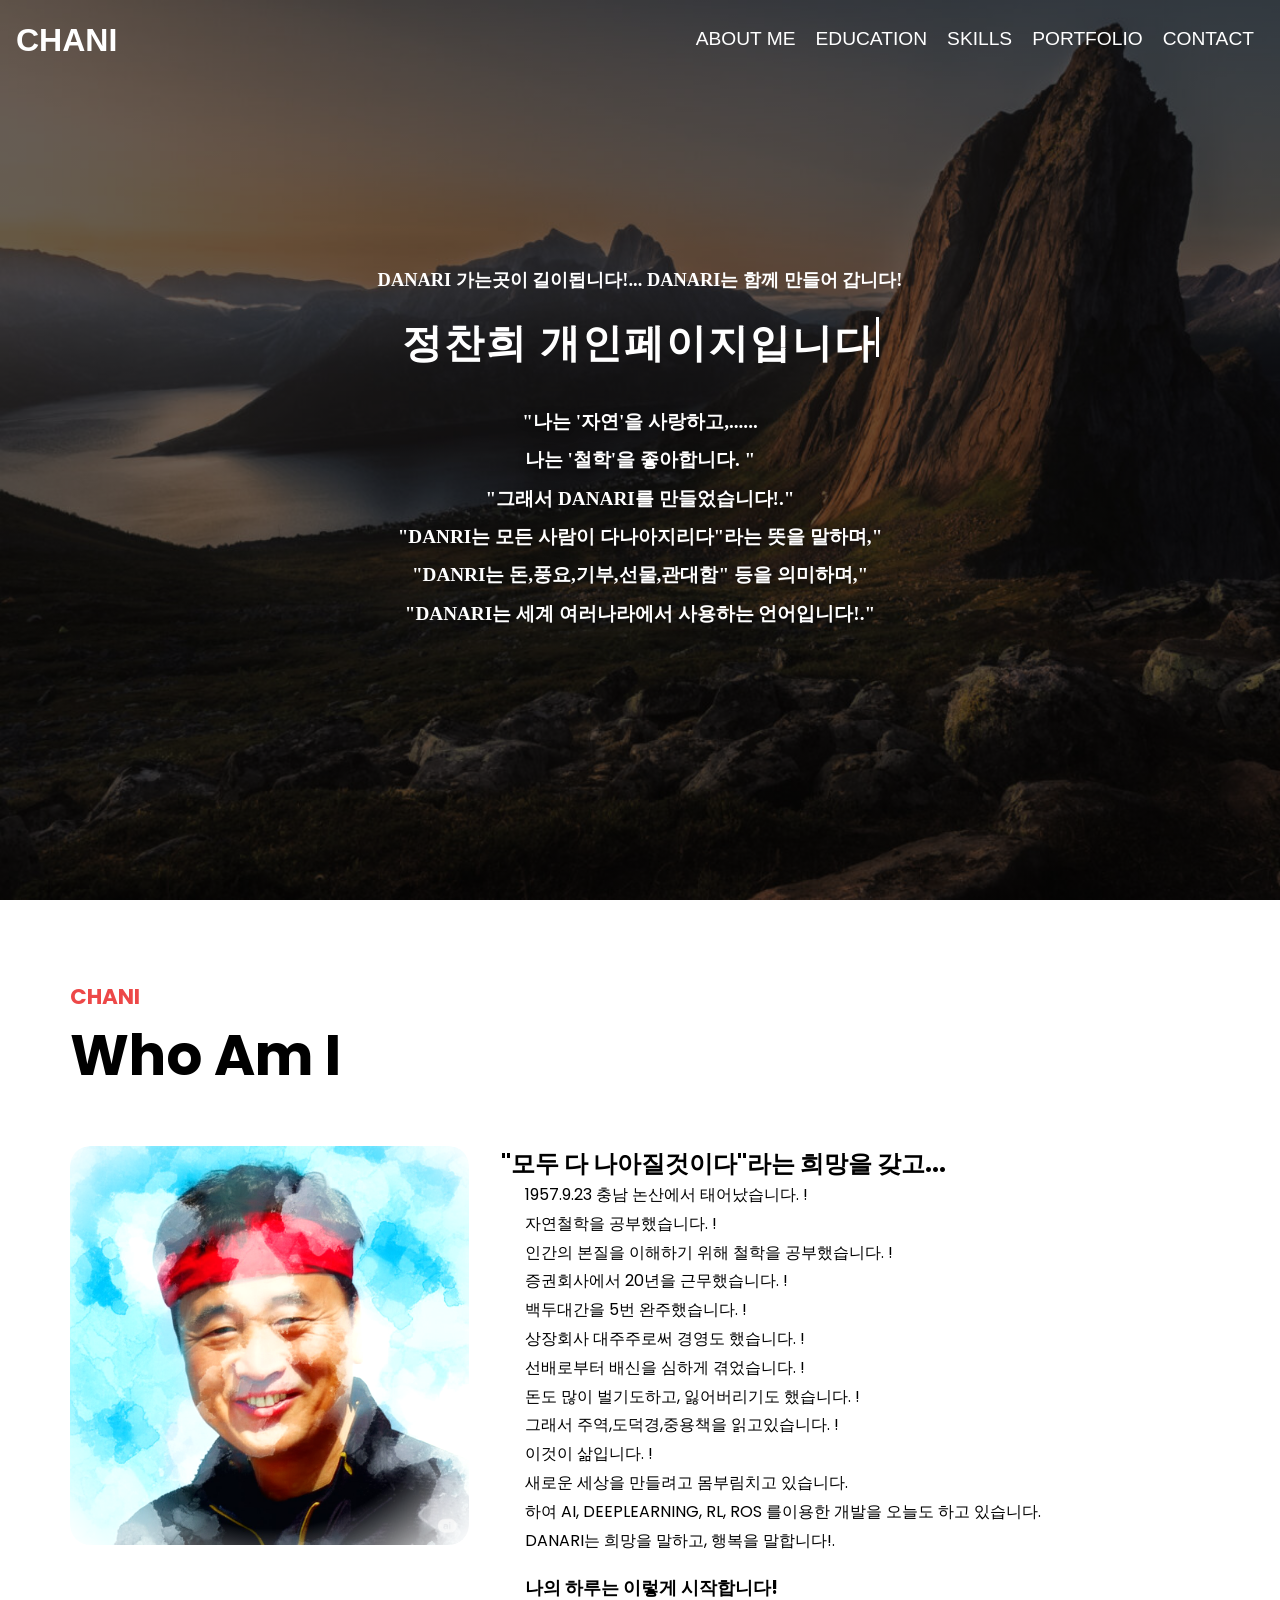
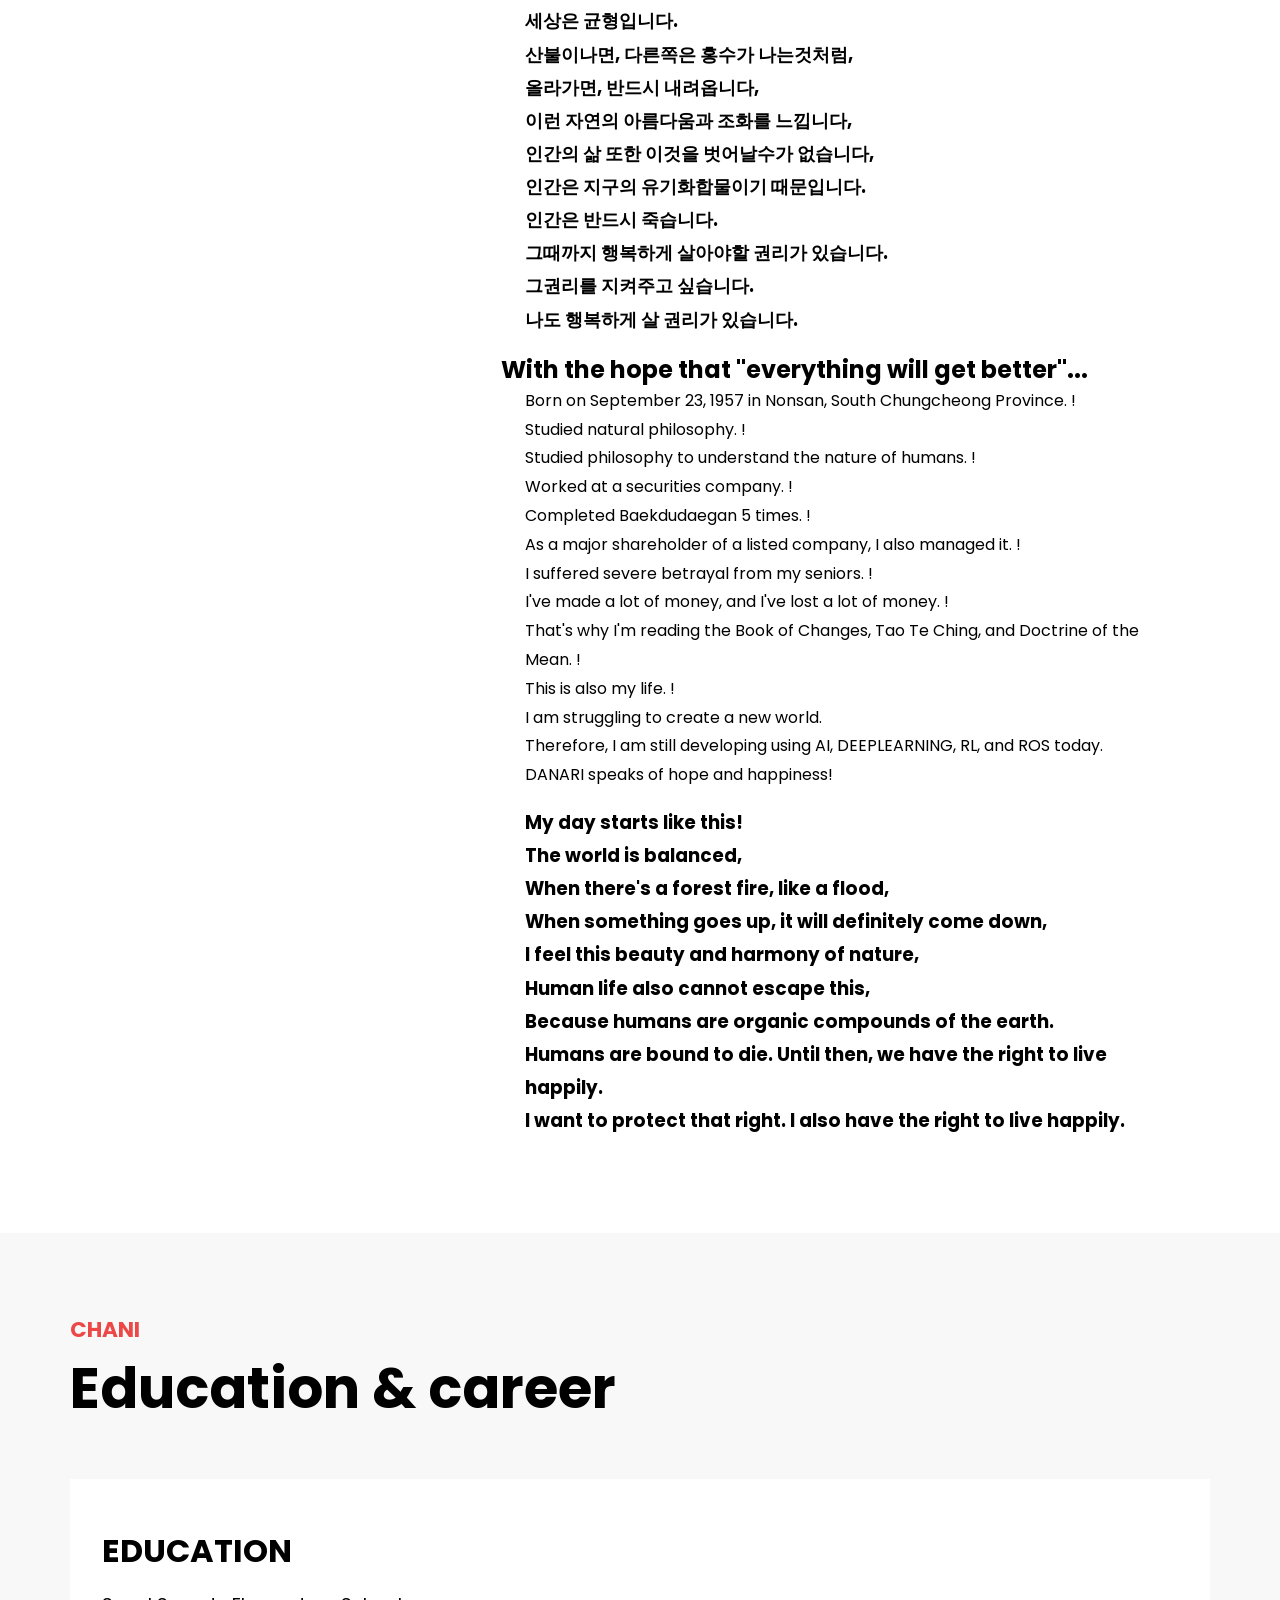
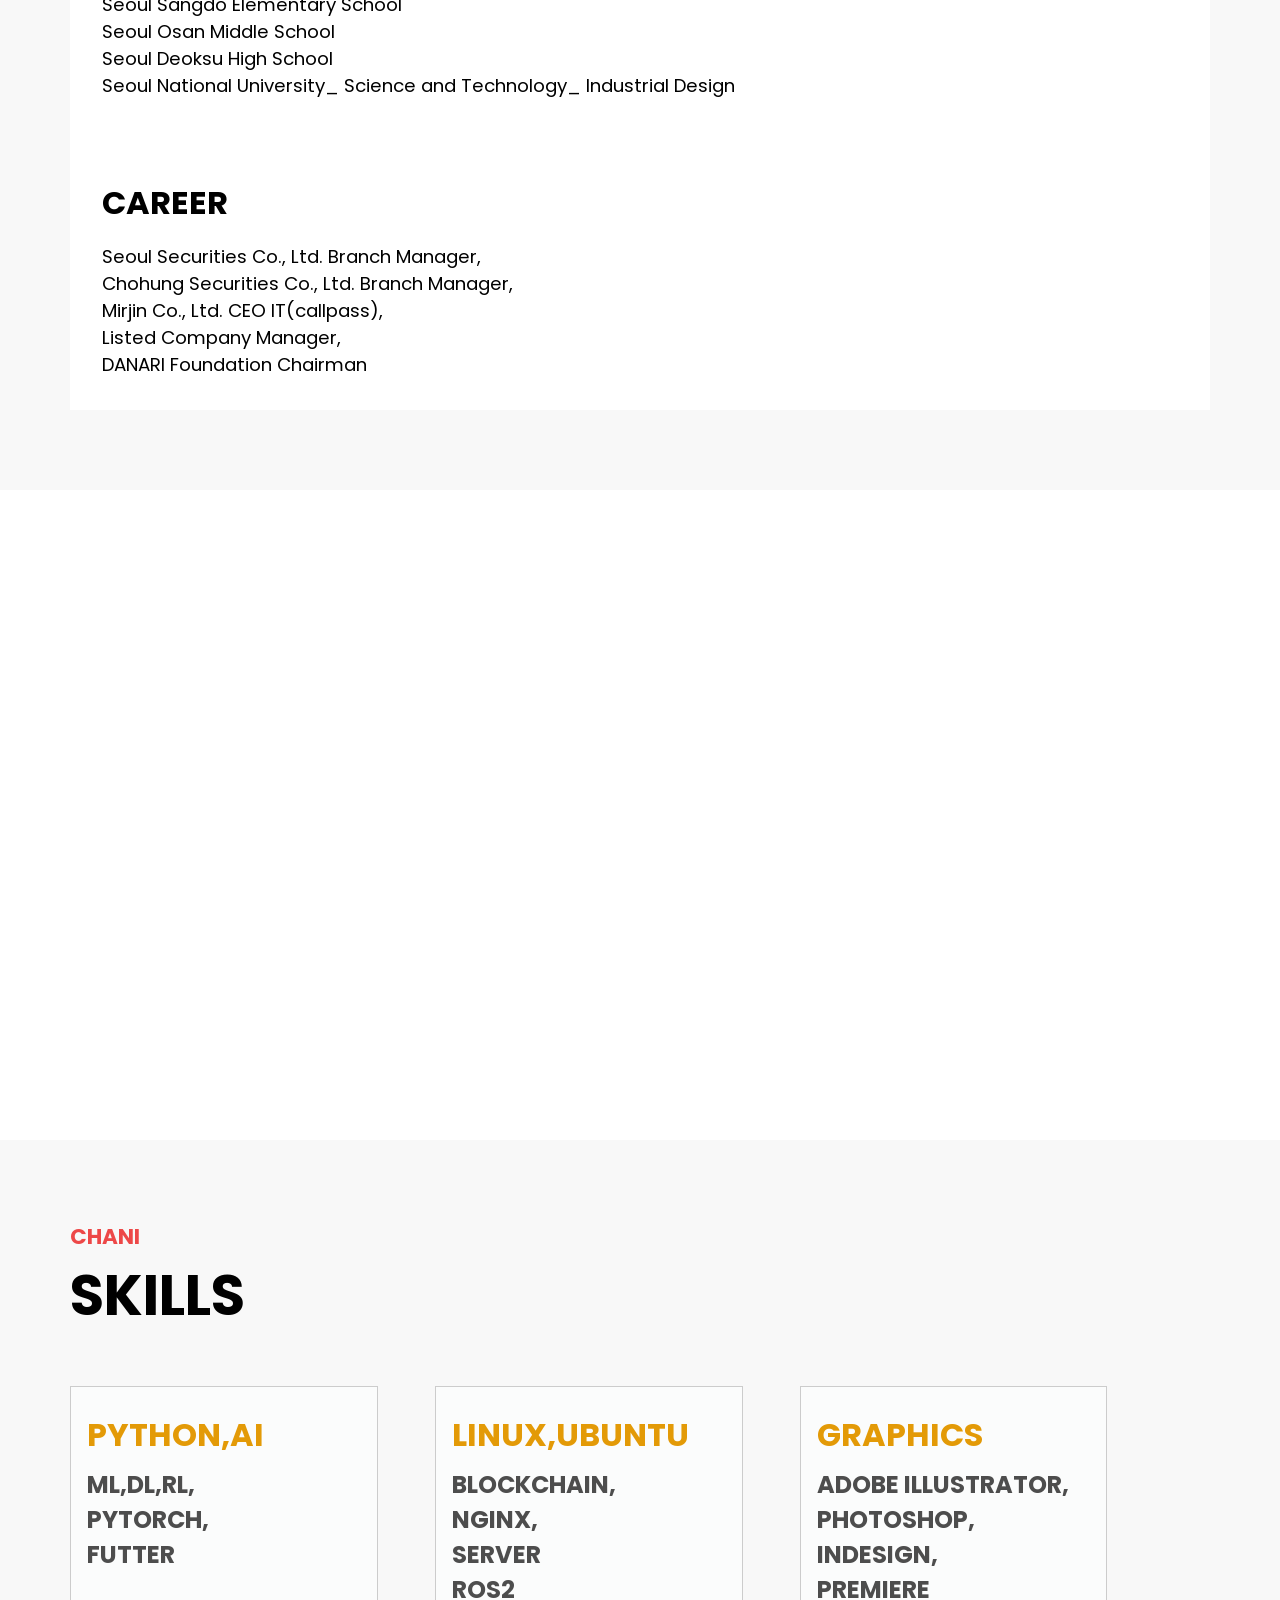
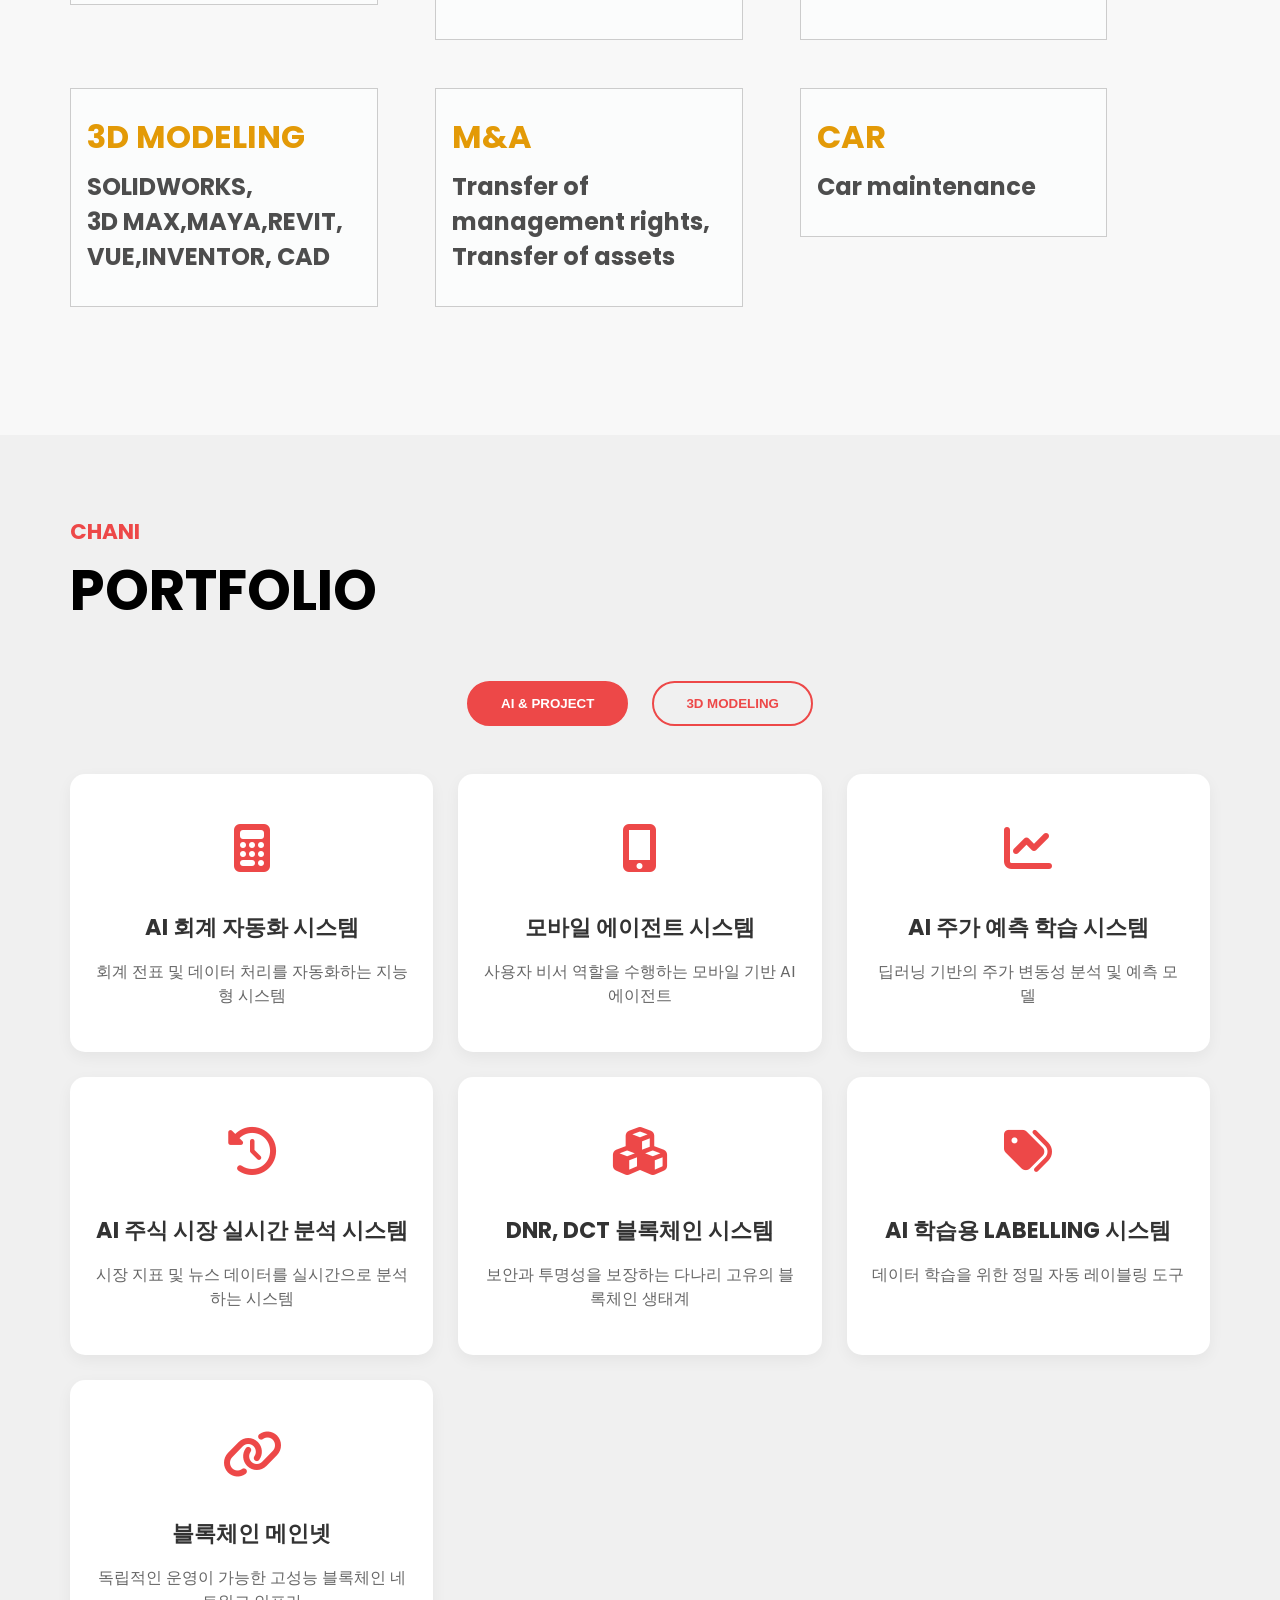
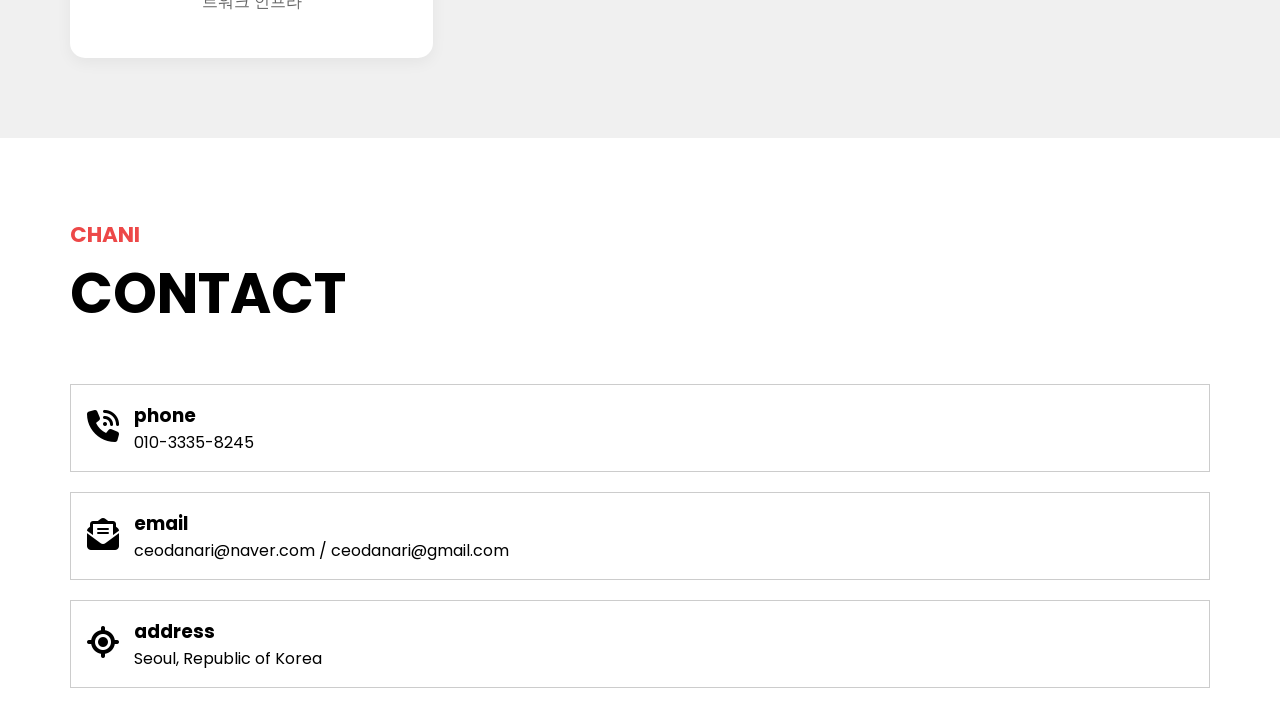
==== index.html @ 0430bd18 "Fix typo in university name in index.html" ====
<!DOCTYPE html>
<html lang="zxx">
<head>
  <meta charset="UTF-8">
  <meta http-equiv="X-UA-Compatible" content="IE=edge">
  <meta name="viewport" content="width=device-width, initial-scale=1.0">
  <title>정찬희의 개인홈페이지에 오신것을 환영합니다</title>
  <link rel="stylesheet" href="https://cdnjs.cloudflare.com/ajax/libs/font-awesome/6.1.1/css/all.min.css" integrity="sha512-KfkfwYDsLkIlwQp6LFnl8zNdLGxu9YAA1QvwINks4PhcElQSvqcyVLLD9aMhXd13uQjoXtEKNosOWaZqXgel0g==" crossorigin="anonymous" referrerpolicy="no-referrer" />
  <link rel="stylesheet" href="style.css">
</head>
  <body>
    <!-- header -->
    <header>
      <div class="container">
        <h1>
          <button data-animation-scroll="true" data-target="#main">CHANI</button>
        </h1>
        <nav>
          <ul>
            <li>
              <button data-animation-scroll="true" data-target="#about">
                ABOUT ME
              </button>
            </li>
            <li>
              <button data-animation-scroll="true" data-target="#features">
                EDUCATION
              </button>
            </li>
            <li>
              <button data-animation-scroll="true" data-target="#coinpurpose">
                SKILLS
              </button>
            </li>
            <li>
              <button data-animation-scroll="true" data-target="#portfolio">
                PORTFOLIO
              </button>
            </li>
            <li>
              <button data-animation-scroll="true" data-target="#contact">
                CONTACT
              </button>
            </li>
          </ul>
        </nav>
      </div>
    </header>
    <!-- //end header -->
    <!-- main -->
    <main id="main">

      <div class="container">
        <h4>DANARI 가는곳이 길이됩니다!...  DANARI는 함께 만들어 갑니다!</h4>
        <h2 class="active"> <span></span></h2>
        <p>
          <strong>"나는 '자연'을 사랑하고,......</strong>
          <strong>나는 '철학'을 좋아합니다. "</strong>
          <strong>"그래서 DANARI를 만들었습니다!."</strong>
          <strong>"DANRI는 모든 사람이 다나아지리다"라는 뜻을 말하며,"</strong>
          <strong>"DANRI는 돈,풍요,기부,선물,관대함" 등을 의미하며,"</strong>
          <strong>"DANARI는 세계 여러나라에서 사용하는 언어입니다!."</strong>
        </p>
        <!-- <button class="download">DOWNLOAD CV</button>
        <button class="mouse"><i class="fa-solid fa-computer-mouse"></i></button> -->
      </div>
    </main>
    <!-- //end Main -->
    <!-- About Me -->
    <section id="about" class="about">
      <div class="container">
        <div class="title">
          <h4>CHANI</h4>
          <h2>Who Am I</h2>
        </div>
        <div class="about-self">
          <div class="left">
            <img src="images/me_alone.jpg" alt="">
          </div>
          <div class="right">
           
            <h2>"모두 다 나아질것이다"라는 희망을 갖고...</h2>
            <ul>
              <li>1957.9.23 충남 논산에서 태어났습니다. !</li>
              <li>자연철학을 공부했습니다. !</li>
              <li>인간의 본질을 이해하기 위해 철학을 공부했습니다. !</li>
              <li>증권회사에서 20년을 근무했습니다. !</li>                           
              <li>백두대간을 5번 완주했습니다. ! </li>
              <li>상장회사 대주주로써 경영도 했습니다. ! </li>
              <li>선배로부터 배신을 심하게 겪었습니다. ! </li>
              <li>돈도 많이 벌기도하고, 잃어버리기도 했습니다. ! </li>
              <li>그래서 주역,도덕경,중용책을 읽고있습니다. !</li>
              <li>이것이 삶입니다. !</li> 
              <li>새로운 세상을 만들려고 몸부림치고 있습니다.</li>
              <li>하여 AI, DEEPLEARNING, RL, ROS 를이용한 개발을 오늘도 하고 있습니다.</li>
              <li>DANARI는 희망을 말하고, 행복을 말합니다!.</li>
                 
                <p><strong>나의 하루는 이렇게 시작합니다!</strong><br>                 
                <strong>세상은 균형입니다.</strong><br>
                <strong>산불이나면, 다른쪽은 홍수가 나는것처럼,</strong><br>
                <strong>올라가면, 반드시 내려옵니다,</strong><br>
                <strong>이런 자연의 아름다움과 조화를 느낍니다,</strong><br>
                <strong>인간의 삶 또한 이것을 벗어날수가 없습니다,</strong><br>
                <strong>인간은 지구의 유기화합물이기 때문입니다.</strong><br>
                <strong>인간은 반드시 죽습니다.</strong><br>
                <strong>그때까지 행복하게 살아야할 권리가 있습니다.</strong><br>
                <strong>그권리를 지켜주고 싶습니다.</strong><br>
                <strong>나도 행복하게 살 권리가 있습니다.</strong><br>
           </div>
          <div class="about-self">
          <div class="left"> 
            <img src="" alt="">       
          
          </div>
           <div class="right">
            <h2> With the hope that "everything will get better"...</h2>
            <ul>
              <li>Born on September 23, 1957 in Nonsan, South Chungcheong Province. !</li>
              <li>Studied natural philosophy. !</li>
              <li>Studied philosophy to understand the nature of humans. !</li>
              <li>Worked at a securities company. !</li>                           
              <li>Completed Baekdudaegan 5 times. ! </li>
              <li>As a major shareholder of a listed company, I also managed it. ! </li>
              <li>I suffered severe betrayal from my seniors. ! </li>
              <li>I've made a lot of money, and I've lost a lot of money. !</li>
              <li>That's why I'm reading the Book of Changes, Tao Te Ching, and Doctrine of the Mean. !</li>
              <li>This is also my life. !</li>
              <li>I am struggling to create a new world.</li>
              <li>Therefore, I am still developing using AI, DEEPLEARNING, RL, and ROS today.</li>
              <li>DANARI speaks of hope and happiness!</li>
              
                <p><strong>My day starts like this!</strong><br>                 
                <strong>The world is balanced,</strong><br>
                <strong>When there's a forest fire, like a flood,</strong><br>
                <strong>When something goes up, it will definitely come down,</strong><br>
                <strong>I feel this beauty and harmony of nature,</strong><br>
                <strong>Human life also cannot escape this,</strong><br>
                <strong>Because humans are organic compounds of the earth.</strong><br>
                <strong>Humans are bound to die. Until then, we have the right to live happily.</strong><br>
                <strong>I want to protect that right. I also have the right to live happily.</strong><br>
          </div>
        </div>
      </div>
    </section>
    <!-- end About Me -->
    <!-- What I Do -->
    <section id="features" class="do">
      <div class="container">
        <div class="title">
          <h4>CHANI</h4>
          <h2>Education & career</h2>
        </div>
        <div class="do-me">                
          <div class="do-inner">
            <!-- <div class="icon">
              <i class="fa-brands fa-html5"></i>
            </div> -->
            <div class="content" >
              <!-- <a href="whatido\danari.html" target="_blank"> -->
                <h3>EDUCATION</h3>
                <p>Seoul Sangdo Elementary School<br>
                  Seoul Osan Middle School<br>Seoul Deoksu High School<br>
                Seoul National University_ Science and Technology_ Industrial Design</p>
              <!-- </a> -->
            </div>
          </div>        
          <div class="do-inner">
            
            <!-- <div class="icon">
              <i class="fa-brands fa-css3-alt"></i>        
            </div> -->
            <div class="content">
              <!-- <a href="whatido\talent.html" target="_blank"> -->
                <h3>CAREER</h3>
                <p>Seoul Securities Co., Ltd. Branch Manager,<br>Chohung Securities Co., Ltd. Branch Manager,
                  <br>Mirjin Co., Ltd. CEO  IT(callpass), <br>Listed Company Manager,<br>DANARI Foundation Chairman</p>            
              <!-- </a> -->
            </div>
            
          </div>
          
          <!-- <div class="do-inner">
            <!-- <div class="icon">
              <i class="fa-brands fa-bootstrap"></i>
            </div> -->
            <!-- <div class="content">
              <a href="whatido\stablecoin.html" target="_blank">
                <h3>3D MODELING</h3>
                <p>SOLIDWORKS.<br> 3D MAX, 3D MAYA, INVENTOR, REVIT, 3D CAD,<br>을 잘합니다</p>
              </a>
              
            </div> -->
          <!-- </div> -->
        </div>
      </div>  
    </section>
    <!-- //end What I Do -->
    <!-- Background -->
    <div class="bg"></div>
    <!-- //end Background-->
    <!-- coinpurpose -->
    <section id="coinpurpose" class="coinpurpose">
      <div class="container">
        <div class="title">
          <h4>CHANI</h4>
          <h2>SKILLS</h2>
        </div>
        <div class="coinpurpose-me">
          <div class="coinpurpose-inner">
            <h4><strong>PYTHON,AI</strong></h4>
            <h4>ML,DL,RL,<br>PYTORCH,<br>FUTTER</h4>
          </div>
          
          <div class="coinpurpose-inner">
            <h4><strong>LINUX,UBUNTU</strong></h4>
            <h4>BLOCKCHAIN,<br>NGINX,<br>SERVER<br>ROS2</h4>
          </div>
          
          <div class="coinpurpose-inner">
            <h4><strong>GRAPHICS</strong></h4>
            <h4>ADOBE ILLUSTRATOR, <br>PHOTOSHOP, <br>INDESIGN, <br>PREMIERE</h4>
          </div>
          
          <div class="coinpurpose-inner">
            <h4><strong>3D MODELING</strong></h4>
            <h4>SOLIDWORKS, <br>3D MAX,MAYA,REVIT,<br> VUE,INVENTOR, CAD</h4>
          </div>
          
          <div class="coinpurpose-inner"> 
            <h4><strong>M&A</strong></h4>
            <h4>Transfer of management rights, <br> Transfer of assets</h4> 
          </div>
          
          <div class="coinpurpose-inner"> 
            <h4><strong>CAR</strong></h4>
            <h4>Car maintenance</h4> 
          </div>
        </div>
      </div>
    </section>
    <!-- //end coinpurpose -->
    <!-- Portfolio -->
    <section id="portfolio" class="portfolio">
      <div class="container">
        <div class="title">
          <h4>CHANI</h4>
          <h2>PORTFOLIO</h2>
        </div>
        
        <!-- Portfolio Filters -->
        <div class="portfolio-filter">
          <button class="filter-btn active" data-filter="ai">AI & PROJECT</button>
          <button class="filter-btn" data-filter="3d">3D MODELING</button>
        </div>

        <div class="portfolio-me">
          <!-- AI Section -->
          <div class="portfolio-content ai-content active">
            <div class="ai-grid">
              <div class="ai-item">
                <div class="icon"><i class="fa-solid fa-calculator"></i></div>
                <h3>AI 회계 자동화 시스템</h3>
                <p>회계 전표 및 데이터 처리를 자동화하는 지능형 시스템</p>
              </div>
              <div class="ai-item">
                <div class="icon"><i class="fa-solid fa-mobile-screen-button"></i></div>
                <h3>모바일 에이전트 시스템</h3>
                <p>사용자 비서 역할을 수행하는 모바일 기반 AI 에이전트</p>
              </div>
              <div class="ai-item">
                <div class="icon"><i class="fa-solid fa-chart-line"></i></div>
                <h3>AI 주가 예측 학습 시스템</h3>
                <p>딥러닝 기반의 주가 변동성 분석 및 예측 모델</p>
              </div>
              <div class="ai-item">
                <div class="icon"><i class="fa-solid fa-clock-rotate-left"></i></div>
                <h3>AI 주식 시장 실시간 분석 시스템</h3>
                <p>시장 지표 및 뉴스 데이터를 실시간으로 분석하는 시스템</p>
              </div>
              <div class="ai-item">
                <div class="icon"><i class="fa-solid fa-cubes"></i></div>
                <h3>DNR, DCT 블록체인 시스템</h3>
                <p>보안과 투명성을 보장하는 다나리 고유의 블록체인 생태계</p>
              </div>
              <div class="ai-item">
                <div class="icon"><i class="fa-solid fa-tags"></i></div>
                <h3>AI 학습용 LABELLING 시스템</h3>
                <p>데이터 학습을 위한 정밀 자동 레이블링 도구</p>
              </div>
              <div class="ai-item">
                <div class="icon"><i class="fa-solid fa-link"></i></div>
                <h3>블록체인 메인넷</h3>
                <p>독립적인 운영이 가능한 고성능 블록체인 네트워크 인프라</p>
              </div>
            </div>
          </div>

          <!-- 3D Modeling Section -->
          <div class="portfolio-content d3-content">
            <div class="d3-grid">
              <div class="portfolio-inner">
                <img src="images/portfolio/fireplace.jpg" alt="벽난로">
                <div class="hover-text"><h3>벽난로 디자인</h3></div>
              </div>
              <div class="portfolio-inner">
                <img src="images/portfolio/living-room.jpg" alt="거실 인테리어">
                <div class="hover-text"><h3>거실 인테리어</h3></div>
              </div>
              <div class="portfolio-inner">
                <img src="images/portfolio/train-project.jpg" alt="기차 프로젝트">
                <div class="hover-text"><h3>3D모델링습작</h3></div>
              </div>
              <div class="portfolio-inner">
                <img src="images/portfolio/motor.jpg" alt="모터 제어">
                <div class="hover-text"><h3>모터 3D 모델링</h3></div>
              </div>
              <div class="portfolio-inner">
                <img src="images/portfolio/mountain-lake.jpg" alt="산속 호수">
                <div class="hover-text"><h3>산속 호수 풍경</h3></div>
              </div>
              <div class="portfolio-inner">
                <img src="images/portfolio/id-card-1.jpg" alt="신분증 인식">
                <div class="hover-text"><h3>신분증 인식 시스템</h3></div>
              </div>
              <div class="portfolio-inner">
                <img src="images/portfolio/id-scanner.jpg" alt="신분증 인식기">
                <div class="hover-text"><h3>신분증 인식 단말기</h3></div>
              </div>
              <div class="portfolio-inner">
                <img src="images/portfolio/scanner-module.jpg" alt="인식기 모듈">
                <div class="hover-text"><h3>동전인식기 모듈 개발</h3></div>
              </div>
              <div class="portfolio-inner">
                <img src="images/portfolio/sculpture-1.jpg" alt="조형물 디자인">
                <div class="hover-text"><h3>조형물 디자인</h3></div>
              </div>
              <div class="portfolio-inner">
                <img src="images/portfolio/sculpture-2.jpg" alt="조형물 제작">
                <div class="hover-text"><h3>조형물 제작</h3></div>
              </div>
              <div class="portfolio-inner">
                <img src="images/portfolio/bathroom-camera.jpg" alt="화장실 카메라">
                <div class="hover-text"><h3>RESTROOM 3D MODELLING</h3></div>
              </div>
            </div>
          </div>
        </div>
      </div>
    </section>
    <!-- //end Portfolio -->

    <!-- Image Modal -->
    <div id="imageModal" class="modal">
      <span class="close-modal">&times;</span>
      <img class="modal-content" id="modalImg">
      <div id="caption"></div>
    </div>
    <!-- //end Image Modal -->

    <!-- Contact With Me -->
    <section id="contact" class="contact">
      <div class="container">
        <div class="title">
          <h4>CHANI</h4>
          <h2>CONTACT</h2>
        </div>
        <div class="contact-me">
          <div class="left">
            <div class="card">
              <div class="icon">
                <i class="fa-solid fa-phone-volume"></i>
              </div>
              <div class="info-text">
                <h3>phone</h3>
                <p>010-3335-8245</p>
              </div>
            </div>
            <div class="card">
              <div class="icon">
                <i class="fa-solid fa-envelope-open-text"></i>
              </div>
              <div class="info-text">
                <h3>email</h3>
                <p>ceodanari@naver.com / ceodanari@gmail.com </p>
                
              </div>
            </div>
            <div class="card">
              <div class="icon">
                <i class="fa-solid fa-location-crosshairs"></i>
              </div>
              <div class="info-text">
                <h3>address</h3>
                <p>Seoul, Republic of Korea</p>
              </div>
            </div>
          </div>
          <!-- <div class="right">
            <form action="#">
              <div class="form-group">
                <label for="name">name</label>
                <input type="text" id="name">
              </div>
              <div class="form-group">
                <label for="email">email</label>
                <input type="text" id="email">
              </div>
              <div class="form-group">
                <label for="msg">message</label>
                <textarea id="msg"></textarea>
              </div>
              
            </form>
            <button>send</button>
          </div> -->
        </div>
      </div>
    </section>
    
    
    <!-- end Contact With Me -->
    <!-- script 태그는 수정하지 않습니다. -->
    <script src="script.js"></script>
  </body>
</html>
---- style.css ----
/* @import url('https://fonts.googleapis.com/css2?family=Rock Salt:wght@400;700&family=Varela+Round&display=swap'); */
@import url('https://fonts.googleapis.com/css2?family=Poppins:wght@400;700&family=Varela+Round&display=swap');
/* header.css */
*{
  margin:0;
  padding:0;
  box-sizing:border-box;
}

a, a:link, a:visited{
  color:inherit;
  text-decoration:none;
}

li{
  list-style:none;
}

.container{
  width:1140px;
  margin:0 auto;
}

header{
  position:fixed;
  color:white;
  top:0;
  z-index:1;
  width:100%;
  padding:1rem;
}

header .container{
  display:flex;
  justify-content:space-between;
  align-items:center;
  width:100%;
}

header nav ul{
  display:flex;
}

header nav ul li{
  padding:10px;
}

header button{
  background: transparent;
  border:0;
  cursor: pointer;
  color:white; 
}
header h1 button{
  font-size: 2rem;
  font-weight: bold;
}
header nav ul li button{
  font-size: 1.2rem;
}
/* End header.css */
/* main.css */
main{
  width:100%;
  height:100vh;
  color:white;
  background:linear-gradient(rgba(0,0,0,0.6), rgba(0,0,0,0.6)), url('./images/me.jpg') center center/cover no-repeat;
  position: relative;
  overflow: hidden;
  display:flex;
  justify-content:center;
  align-items:center;
  text-align:center;
}
main h4{
  font-size:1.15rem;
}
main h2{
  font-size:2.5rem;
  margin:1.5rem 0;
  letter-spacing:2px;
  font-family:'Varela Round', sans-serif; /* 웹 폰트 추가 */
}
main p{
  margin:2rem auto 0;
  font-size:1.2rem;
  white-space: nowrap;
  width: max-content;
  max-width: none;
  line-height:2.0;
  text-shadow: 2px 2px 10px rgba(0,0,0,0.8);
}
main p strong {
  display: block;
  opacity: 0;
  animation: fadeInUp 0.8s ease-out forwards;
}
/* Staggered delay for each line to create the listing effect */
main p strong:nth-of-type(1) { animation-delay: 0.5s; }
main p strong:nth-of-type(2) { animation-delay: 1.5s; }
main p strong:nth-of-type(3) { animation-delay: 2.5s; }
main p strong:nth-of-type(4) { animation-delay: 3.5s; }
main p strong:nth-of-type(5) { animation-delay: 4.5s; }
main p strong:nth-of-type(6) { animation-delay: 5.5s; }

@keyframes fadeInUp {
  from {
    opacity: 0;
    transform: translateY(20px);
  }
  to {
    opacity: 1;
    transform: translateY(0);
  }
}

main button.download{
  background-color:transparent;
  border:3px solid white;
  border-radius:20px;
  padding:1rem 2rem;
  margin-top:3rem;
  color:white;
  font-weight:bold;
  cursor:pointer;
}
main button.mouse{
  background-color:transparent;
  border:none;
  color:white;
  font-size:2rem;
  position:absolute;
  bottom:1rem;
  left:50%;
  transform:translateX(-50%);
  animation:upDown 1s ease-in-out infinite;
  cursor:pointer;
}
@keyframes upDown{
  0%{
    bottom:1rem;
  }
  50%{
    bottom:1.5rem;
  }
  100%{
    bottom:1rem;
  }
}
main h2 span::after{
  content:"";
  height:40px;
  width:3px;
  background-color:#fff;
  display:inline-block;
  animation: blink .7s ease-in-out infinite;
}
@keyframes blink {
  0%{
    opacity: 1;
  }
  100%{
    opacity: 0;
  }
}

/* about_me.css */
section{
  font-family:'Poppins', sans-serif;
  padding:5rem 0;
}
section:nth-child(2n){
  background-color:#f8f8f8;
}
section .title{
  margin-bottom:3rem;
}
section .title h4{
  font-size:1.35rem;
  color:#ed4848;
  position:relative;
}
section .title h2{
  font-size:3.5rem; 
}
section .title p{
  font-size:1.15rem;
}
/* float 속성 해제 */
section .about-self::after{
  content:"";
  clear:both;
  display:block;
}
/* 본문 너비 35% 지정 & 왼쪽 배치 */
section .about-self .left{
  width:35%;
  float:left;
  position: relative;
  overflow: hidden;
}
/* 이미지 스타일: 부드러운 외곽 그라데이션(Mask) 및 톤 조정 */
section .about-self .left img{
  max-width:100%;
  border-radius: 20px;
  filter: sepia(10%) saturate(120%) brightness(105%);
  -webkit-mask-image: radial-gradient(circle, black 65%, transparent 100%);
  mask-image: radial-gradient(circle, black 65%, transparent 100%);
  transition: all 0.5s ease-out;
}
/* 마우스를 올리면 그라데이션 유지하며 선명해지고 약간 확대 */
section .about-self .left:hover img{
  filter: sepia(0%) saturate(110%) brightness(110%);
  transform: scale(1.05);
}
/* 본문 너비 65% 지정 & 오른쪽 배치 */
section .about-self .right{
  width:65%;
  float:left;
  padding:0 2rem;
}
/* 본문 오른쪽 h3 태그의 글자 크기와 여백 지정 */
section .about-self .right h3{
  font-size:2.25rem;
  margin-bottom:1rem;
}
/* 본문 오른쪽 h3 태그의 strong 태그 색상 강조 */
section .about-self .right h3 strong{
  color:#ed4848;
}
/* 본문 오른쪽 p 태그의 크기와 여백 지정 */
section .about-self .right p{
  font-size:1.15rem;
  margin:1rem 0;
}
/* 본문 오른쪽의 아이콘 폰트 크기와 여백 지정 */
section .about-self .right .social a{
  font-size:2.25rem;
  margin-right:0.2rem;
}
ul {
  display: block;
  list-style-type: disc;
  margin-block-start: 1em;
  margin-block-end: 1em;
  margin-inline-start: 0px;
  margin-inline-end: 0px;
  padding-inline-start: 40px;
}

ol {
  display: block;
  list-style-type: decimal;
  margin-block-start: 1em;
  margin-block-end: 1em;
  margin-inline-start: 0px;
  margin-inline-end: 0px;
  padding-inline-start: 40px;
}

li {
  display: list-item;
  /* text-align:-webkit-match-parent; */
}
ul,
ol {
  line-height: 1.8;
  margin: 0;
  padding-inline-start: 1.5em;
}
/* End about_me.css */
/* what_i_do.css */
/* float 속성 해제*/
section .do-me::after{
  content:"";
  display:block;
  clear:both;
}
/* 사각형 크기와 간격, 내부 여백 설정 */
section .do-me .do-inner{
  background-color:#fff;
  width:100%;
  padding:2rem; 
  float:left;
  margin-right:5%;
  cursor:pointer;
}
/* 마지막 사각형의 외부 여백 설정 */
section .do-me .do-inner:last-child{
  margin-right:0;
}
/* 아이콘 폰트 크기와 색상 */
section .do-me .do-inner .icon i{
  font-size:2.5rem;
  color:rgb(223, 160, 33);
}
/* HTML5, CSS3, BootStrap v5.0 텍스트 크기와 간격 */
section .do-me .do-inner .content h3{
  font-size:2rem;
  margin:1rem 0;
}
/* 사각형 텍스트 크기 */
section .do-me .do-inner .content p{
  font-size:1.15rem;
}
/* do-inner 클래스에 마우스를 올리면 배경색과 텍스트 색상 변경 */
section .do-me .do-inner:hover{
  background-color:rgb(15, 107, 99);
  color:white;
}
/* do-inner 클래스에 마우스를 올리면 아이콘 폰트 색상 변경 */
section .do-me .do-inner:hover i{
  color:white;
}
/* End what_i_do.css */
/* background.css */
.bg{
  background:url('./images/background.jpg') center center;
  background-size:cover;
  background-attachment:fixed;
  height:650px;
}
/* End background.css */
/* coinpurpose.css */
/* clear 속성으로 float 속성값 해제*/
section.coinpurpose::after{
  content:"";
  display:block;
  clear:both;
}
/* coinpurpose-inner 사각형 꾸미기 */
section.coinpurpose .coinpurpose-inner{
  width:27%;
  margin-right:5%;
  padding:1rem 1rem 1.5rem 1rem;
  float:left;
  background-color:#fbfcfc;
  border:1px solid #ccc;
  margin-bottom:3rem;
}
/* 3번째마다 margin-right 0 적용 */
section.coinpurpose .coinpurpose-inner:nth-child(3n){
   margin-right:0;
}
/* 이미지의 크기가 부모 요소를 넘지 않도록 100%로 지정 */
section.coinpurpose .coinpurpose-inner img{
  width:100%;
  display:block;
}
/* strong 태그 색상과 간격 */
section.coinpurpose .coinpurpose-inner strong{
  font-size: 2rem;
  color:rgb(227, 154, 7);
  margin:0.5rem 0;
  display:block;
}
/* h4 태그 색상과 간격 */
section.coinpurpose .coinpurpose-inner h4{
  font-size:1.5rem;
  color: rgb(77, 77, 77);
  margin: 0.5rem 0;
}
/* End coinpurpose.css */
/* portfolio.css */
section.portfolio {
  background-color: #f0f0f0;
}
.portfolio-filter {
  text-align: center;
  margin-bottom: 3rem;
}
.filter-btn {
  padding: 0.8rem 2rem;
  margin: 0 10px;
  border: 2px solid #ed4848;
  background: transparent;
  color: #ed4848;
  font-weight: bold;
  cursor: pointer;
  border-radius: 30px;
  transition: all 0.3s ease;
}
.filter-btn.active, .filter-btn:hover {
  background: #ed4848;
  color: white;
}

.portfolio-content {
  display: none;
  animation: fadeIn 0.5s ease;
}
.portfolio-content.active {
  display: block;
}

/* AI Grid Style */
.ai-grid {
  display: grid;
  grid-template-columns: repeat(auto-fill, minmax(300px, 1fr));
  gap: 25px;
}
.ai-item {
  background: white;
  padding: 2.5rem 1.5rem;
  border-radius: 15px;
  text-align: center;
  transition: all 0.3s ease;
  box-shadow: 0 5px 15px rgba(0,0,0,0.05);
  border-bottom: 4px solid transparent;
}
.ai-item:hover {
  transform: translateY(-10px);
  border-bottom: 4px solid #ed4848;
  box-shadow: 0 10px 25px rgba(0,0,0,0.1);
}
.ai-item .icon {
  font-size: 3rem;
  color: #ed4848;
  margin-bottom: 1.5rem;
}
.ai-item h3 {
  font-size: 1.4rem;
  margin-bottom: 1rem;
  color: #333;
}
.ai-item p {
  font-size: 1rem;
  color: #666;
  line-height: 1.5;
}

/* 3D Grid Style */
.d3-grid {
  display: flex;
  flex-wrap: wrap;
  gap: 20px;
}
.portfolio-inner {
  width: calc(33.333% - 14px);
  position: relative;
  overflow: hidden;
  border-radius: 10px;
  box-shadow: 0 4px 15px rgba(0,0,0,0.1);
  aspect-ratio: 4 / 3;
  cursor: pointer;
}
.portfolio-inner img {
  width: 100%;
  height: 100%;
  object-fit: cover;
  transition: transform 0.5s ease;
}
.portfolio-inner .hover-text {
  position: absolute;
  top: 0;
  left: 0;
  width: 100%;
  height: 100%;
  background: rgba(0, 0, 0, 0.7);
  display: flex;
  justify-content: center;
  align-items: center;
  opacity: 0;
  transition: opacity 0.3s ease;
  padding: 20px;
  text-align: center;
}
.portfolio-inner:hover img {
  transform: scale(1.1);
}
.portfolio-inner:hover .hover-text {
  opacity: 1;
}
.portfolio-inner .hover-text h3 {
  color: white;
  font-size: 1.5rem;
  transform: translateY(20px);
  transition: transform 0.3s ease;
}
.portfolio-inner:hover .hover-text h3 {
  transform: translateY(0);
}

/* Modal Style */
.modal {
  display: none;
  position: fixed;
  z-index: 1000;
  padding-top: 100px;
  left: 0;
  top: 0;
  width: 100%;
  height: 100%;
  overflow: auto;
  background-color: rgba(0,0,0,0.9);
}
.modal-content {
  margin: auto;
  display: block;
  width: 80%;
  max-width: 900px;
  border-radius: 5px;
  animation: zoom 0.6s;
}
@keyframes zoom {
  from {transform:scale(0)} 
  to {transform:scale(1)}
}
.close-modal {
  position: absolute;
  top: 15px;
  right: 35px;
  color: #f1f1f1;
  font-size: 40px;
  font-weight: bold;
  transition: 0.3s;
  cursor: pointer;
}
.close-modal:hover {
  color: #bbb;
}
#caption {
  margin: auto;
  display: block;
  width: 80%;
  max-width: 700px;
  text-align: center;
  color: #ccc;
  padding: 10px 0;
  height: 150px;
  font-size: 1.5rem;
}
/* End portfolio.css */
/* contact_with_me.css */

section.contact .contact-me::after{
  content:"";
  display:block;
  clear:both;
}
section.contact .contact-me {
  width:100%;
  float:left;
}
section.contact .contact-me .right{
  float:left;
  width:65%;
  margin-left:5%;
}
section.contact .contact-me .left .card{
  border:1px solid #ccc;
  padding:1rem;
  display:flex;
  align-items:center;
  margin-bottom:1.25rem;
}
section.contact .contact-me .left .card .icon i{
  font-size:2rem;
  margin-right:15px;
}
section.contact .contact-me .right{ 
  float:left;
  width:65%;
  margin-left:5%;
  margin-bottom:2rem;
  border:1px solid #ccc;
  padding:1rem;
}
/* form-group 사이 간격 지정 */
section.contact .contact-me .right .form-group{
  margin-bottom:1.25rem;
}
/* label 태그가 인라인 성격이어서 외부 여백을 적용하기 위해 block으로 변경 */
section.contact .contact-me .right .form-group label{
  display:block;
  margin-bottom:0.85rem;
}
/* input 요소 꾸미기 */
section.contact .contact-me .right .form-group input{
  padding:0.625rem;
  width:100%;
  outline:none;
  border:1px solid #ccc;
  border-radius:10px;
}
/* :focus 가상 클래스 선택자로 입력 요소에 커서가 활성화되면 파란색 테두리와 그림자 효과 추가 */ 
section.contact .contact-me .right .form-group input:focus{
  border:1px solid #719ECE;
  box-shadow:0 0 10px #719ECE;
}
/* textarea 요소 꾸미기 */
section.contact .contact-me .right .form-group textarea{
  height:300px;
  width:100%;
  resize:none;
  border:1px solid #ccc;
  border-radius:10px;
}
/* textarea 요소에 커서 활성화가 되면 파란색 테두리와 그림자 효과 추가 */
section.contact .contact-me .right .form-group textarea:focus{
  outline:none;
  border:1px solid #719ECE;
  box-shadow:0 0 10px #719ECE;
}
/* 버튼 요소 꾸미기 */
section.contact .contact-me .right button{
  width:100%;
  padding:1rem;
  background-color:#f78b00;
  border:none;
  color:white;
}

/* End contact_with_me.css */
/* media.css */
@media screen and (max-width: 1140px){

  /* 메인 container 기준 1140 -> 992px */
  main .container{
    width: 992px;
  }
  
  /* 섹션 container 기준 1140 -> 600px */
  section .container{
    width:600px;
  }

  /* About me 영역 왼쪽을 너비를 50% -> 100% 변경 */
  section .about-self .left{
    width:100%;
    margin-bottom: 1.5rem;
  }
  /* About me 영역 오른쪽 너비를 50% -> 100% 변경 */
  section  .about-self .right{
    width:100%;
    padding:0;
  }

  /* What I Do 영역의 콘텐츠 박스의 너비를 30% -> 48% 변경 */
  section .do-me .do-inner{
    width:48%;
    margin-bottom: 1.5rem;
    margin-right: 0;
  }

  section .do-me .do-inner:nth-child(2n+1){
    margin-right:4%; /* 1, 3, 5...번째 본문 사각형에 margin-right 4% 적용 */
  }
  
  /* PortFolio 영역의 콘텐츠 박스 너비를 30% ->  48% 변경 */
  section .portfolio-me .portfolio-inner{
    width:48%;
    margin-right: 0;
  }

  section .portfolio-me .portfolio-inner:nth-child(2n+1){
    margin-right:4%;
  }

  /* Contact With Me 영역 */
  section.contact .contact-me .left{
    width:100%; /* 너비 변경 30% -> 100% */
  }
  
  section.contact .contact-me .right{
    width:100%;/* 너비 변경 65% -> 100% */
    margin-left: 0; /* margin 초기화 */
    
  }
}

@media (max-width: 992px){
  html{
    font-size: 14px;
  }

  /* 메인 영역 container 기준 너비 변경 */
  main .container{
    width: 768px; /* 992px -> 768px */
  }

  /* PortFolio 영역 */
  section .portfolio-me .portfolio-inner{
    width:100%; /* 48% -> 100% 변경 */
  } 
}

@media (max-width: 768px){
  html{
    font-size: 13px;
  }
  
  /* 메인 영역 container 기준 너비 변경 */
  main .container{
    width: 576px; /* 768px -> 576px */
  }

  section .container{
    width:400px; /* 600px -> 400px */
  }

  section .do-me .do-inner{
    width:100%; /* 48% -> 100% */
    margin-right: 0; /* margin 초기화 */
  }
}

@media (max-width: 576px){
  
  html{
    font-size: 12px;
  }

  main .container{
    width: 400px; /* 576px -> 400px */
  }

  section .container{
    width:360px; /* 400px -> 360px */
  }
}

@media (max-width: 400px){
  
  html{
    font-size: 11px;
  }
  main .container{
    width: 320px;/* 400px -> 320px */
  }

  main h4{
    font-size: 1.5rem;
  }
  section .container{
    width: 320px;/* 360px -> 320px */
  }
  section .title h2{
    font-size: 3rem; /* 3.5rem -> 3rem */
  }
}
/* End media.css */
header.active{
  background-color:rgba(0,0,0);
  animation:fadeIn 0.5s ease-in-out;
}
@keyframes fadeIn{
  0%{
    opacity:0;
  }
  100%{
    opacity:1;
  }
}
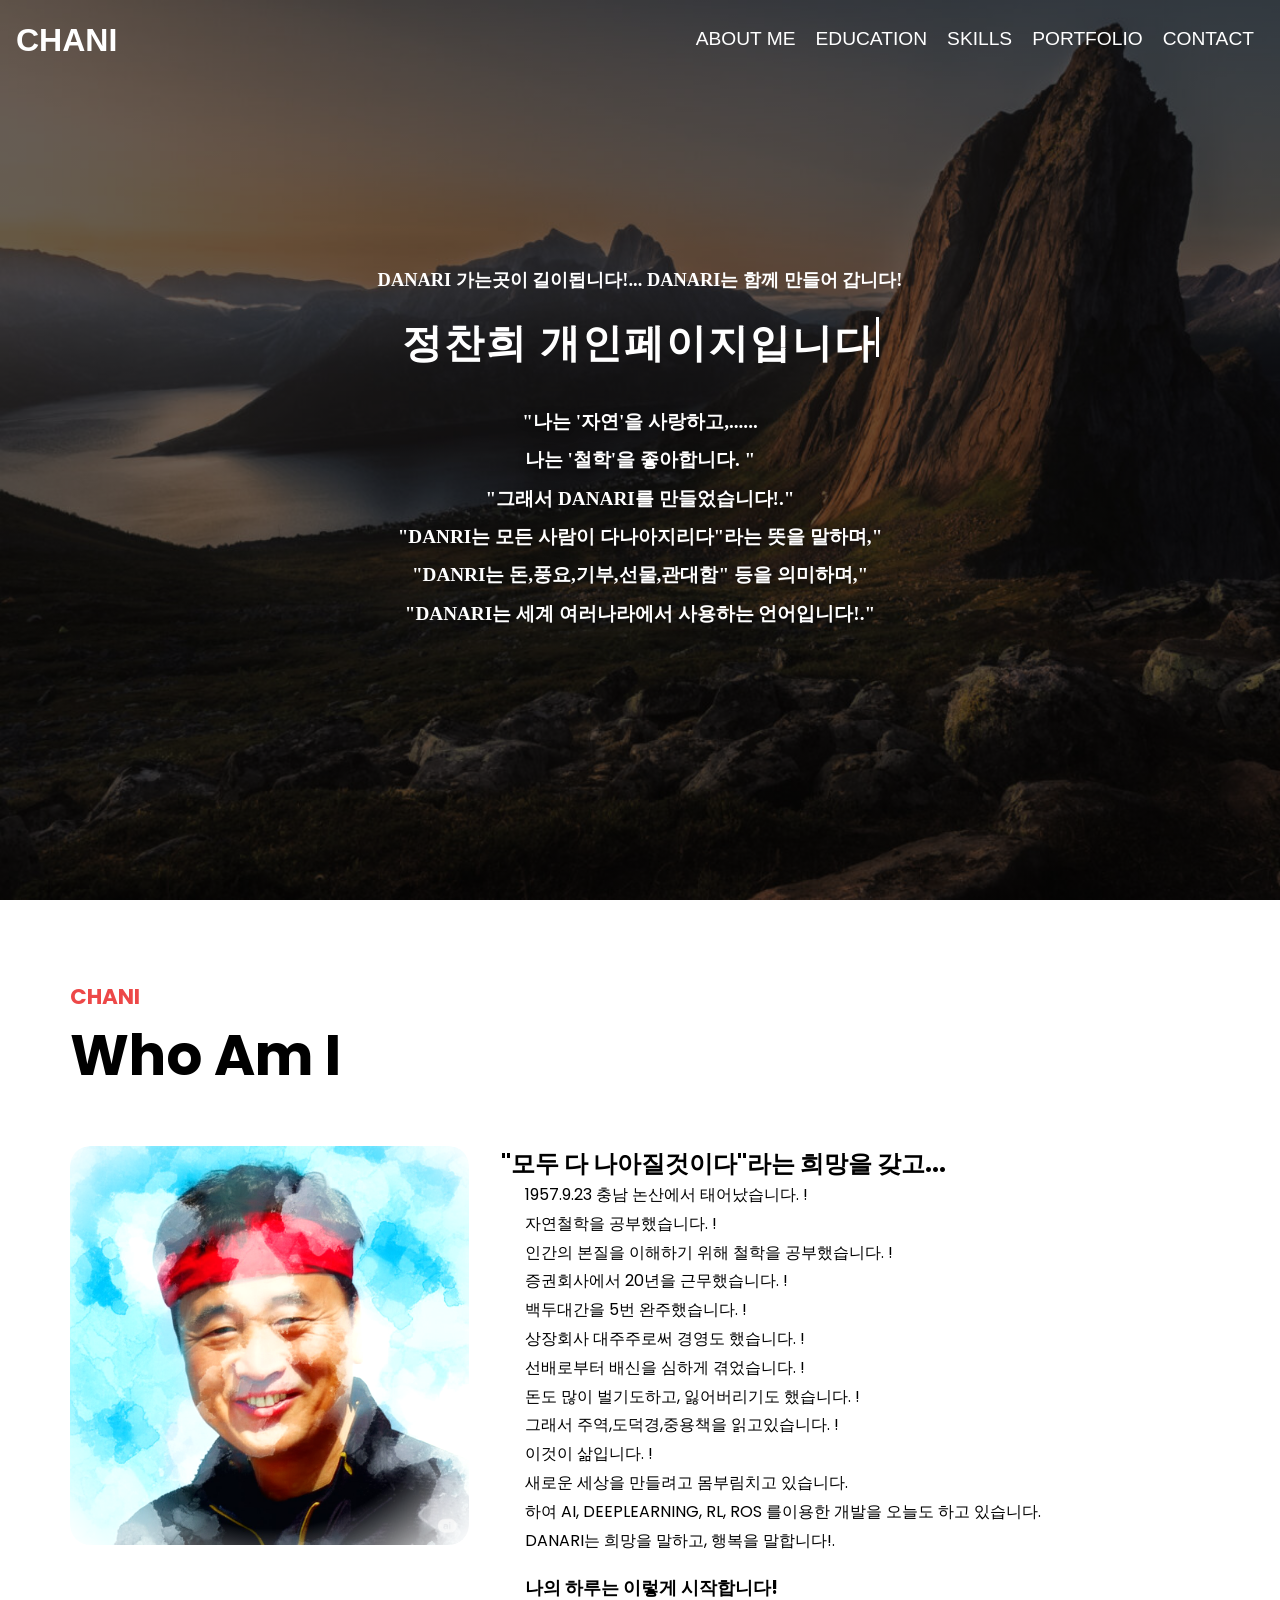
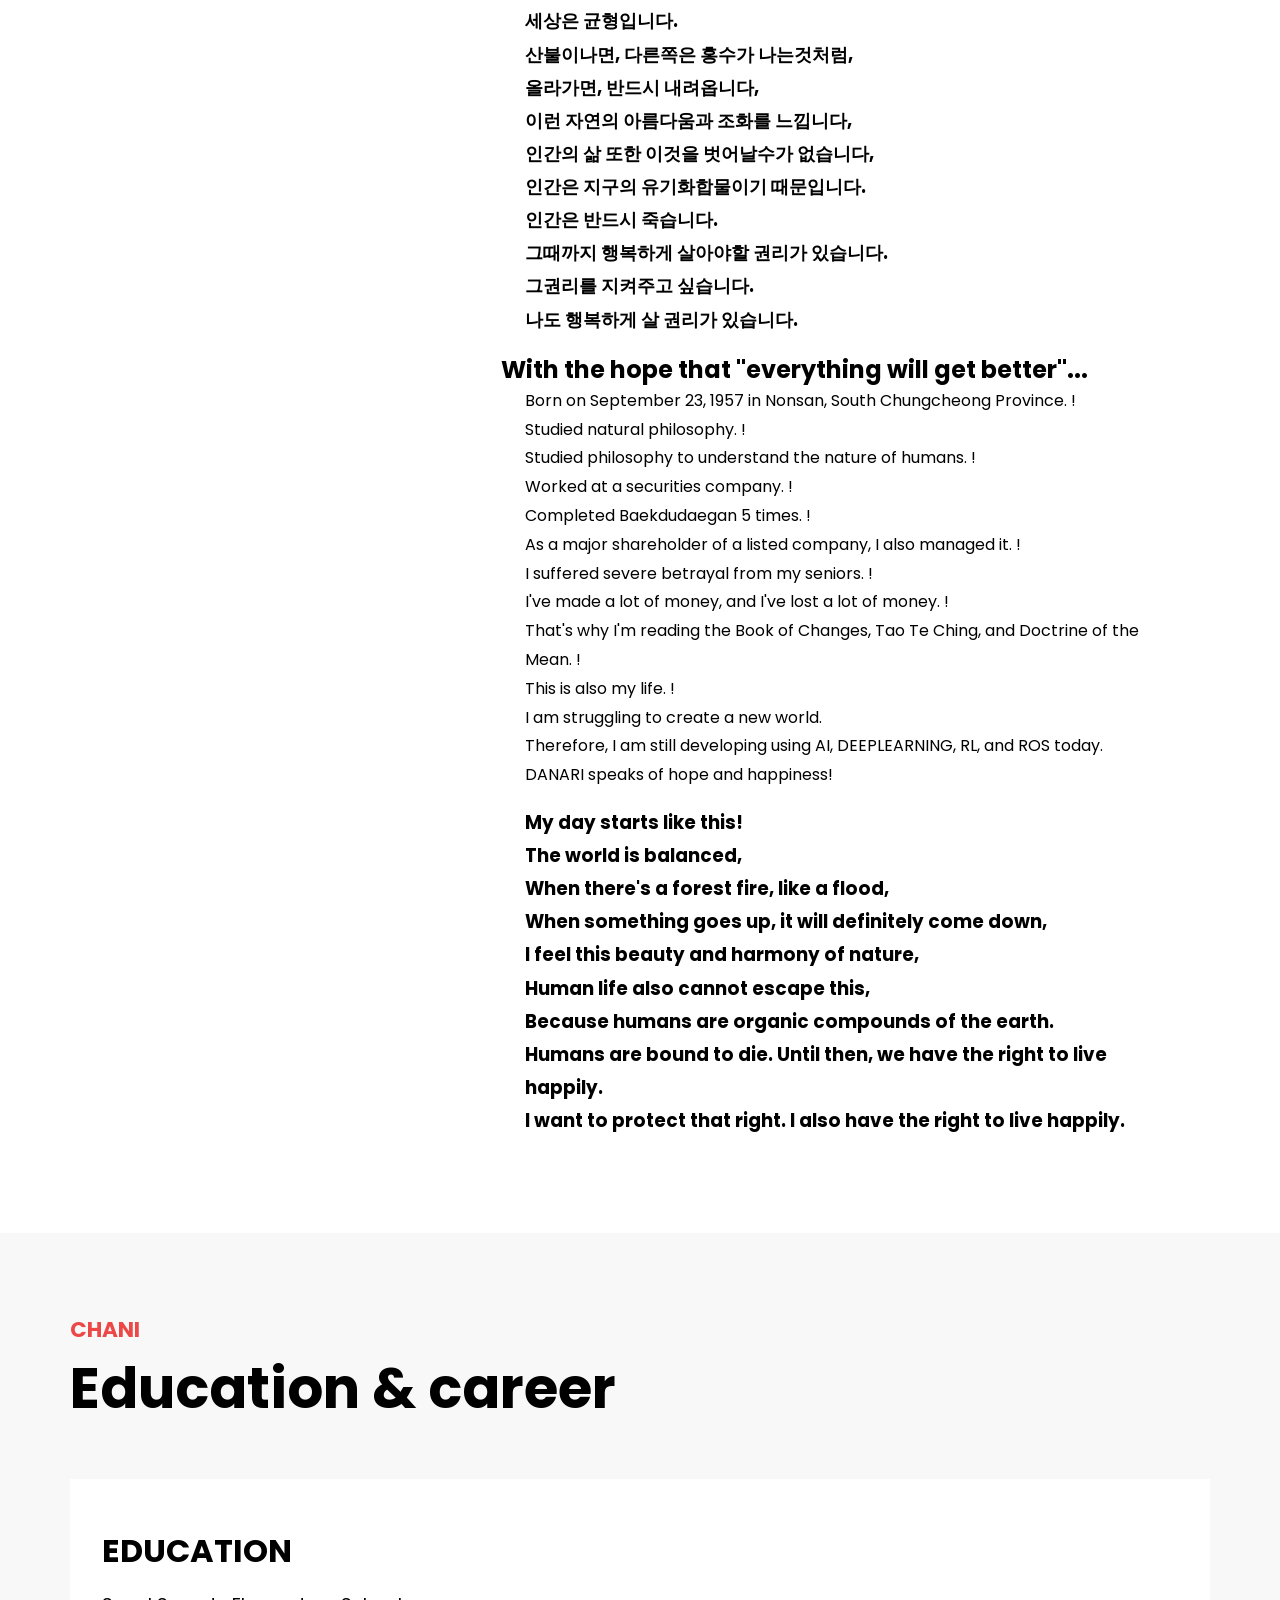
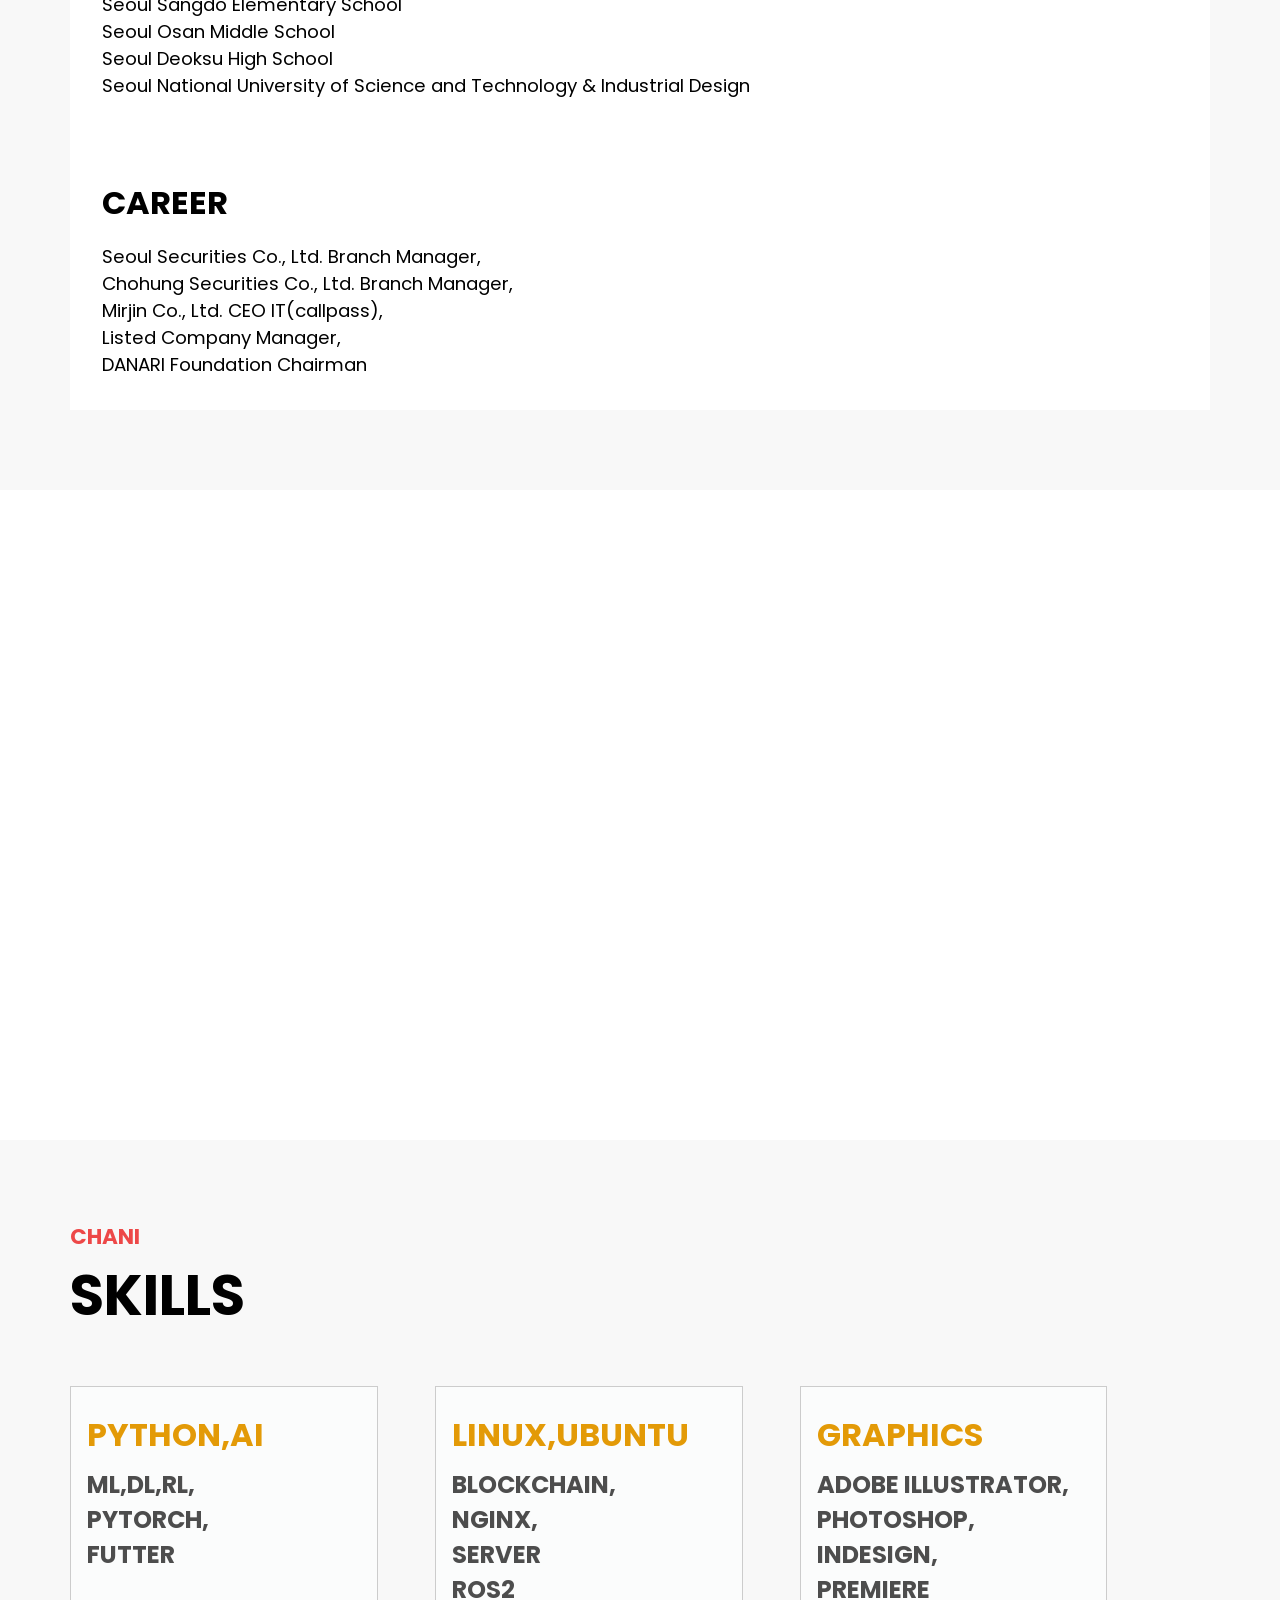
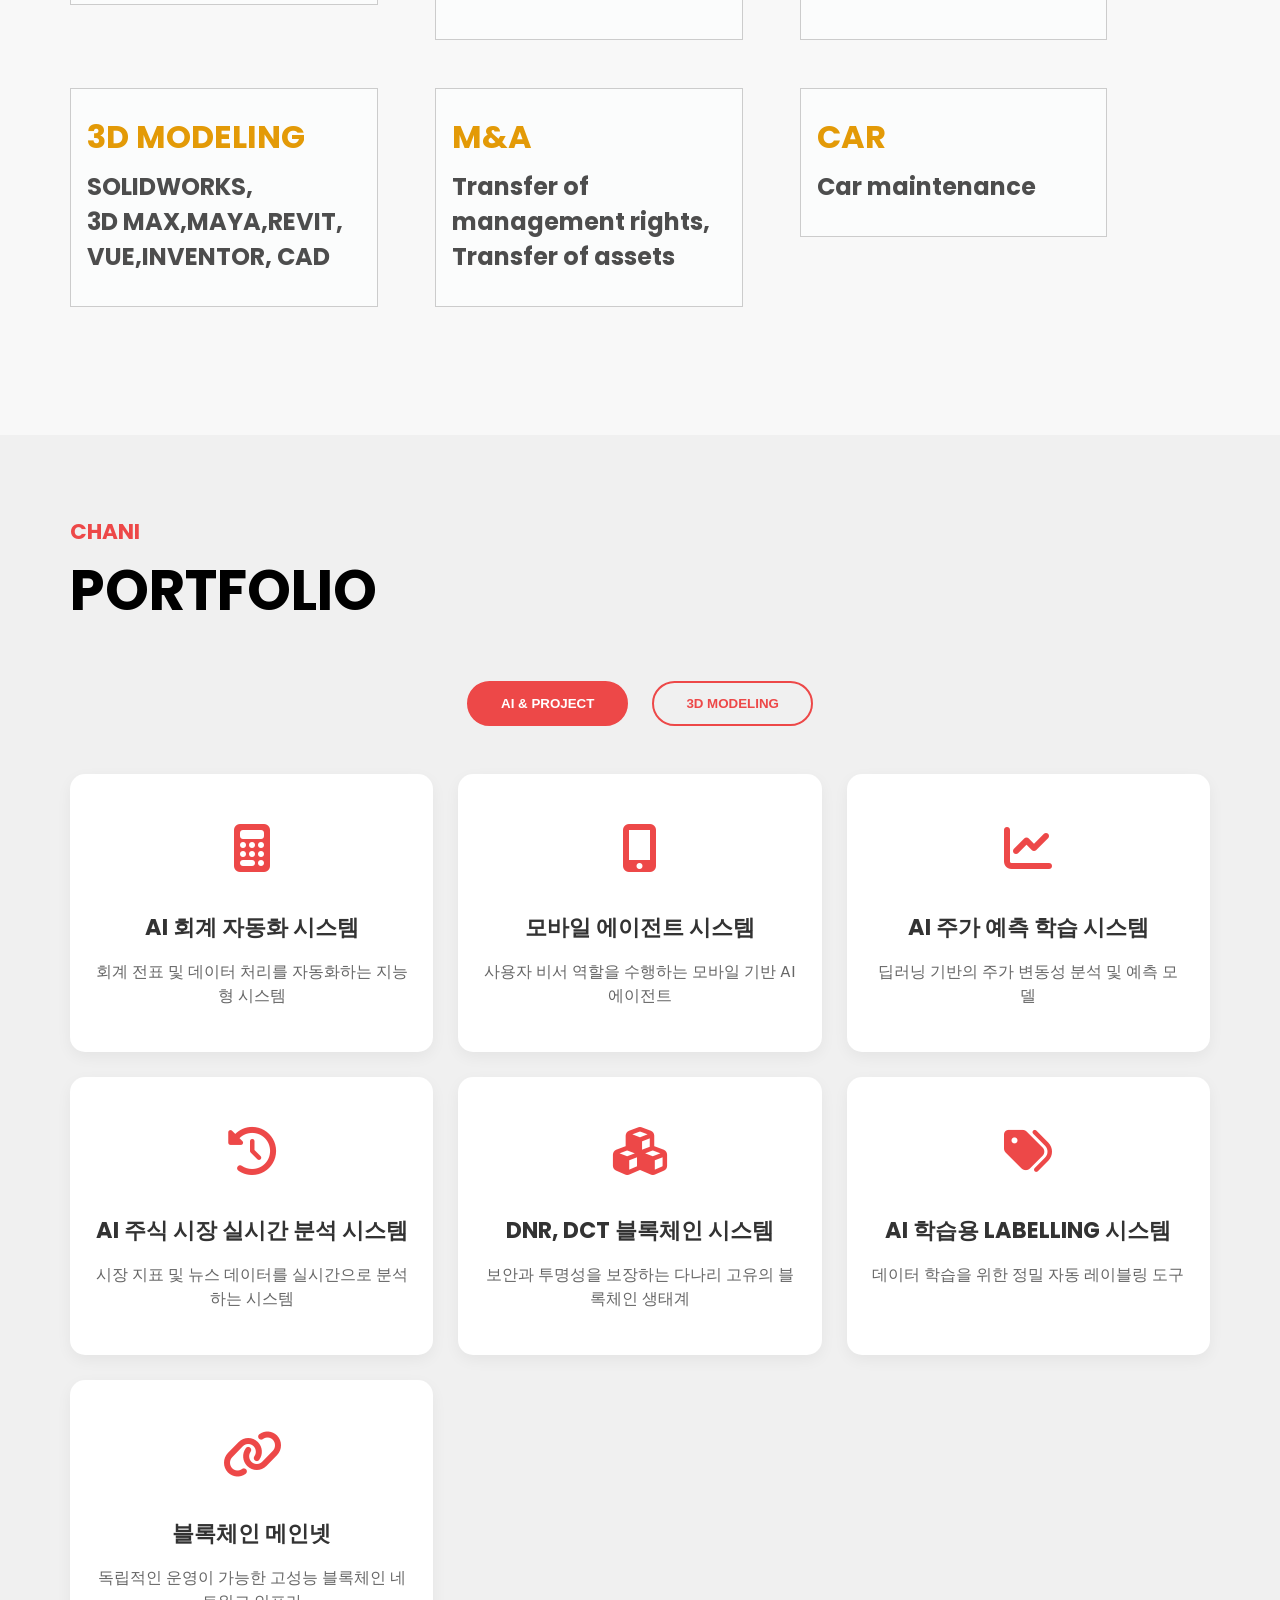
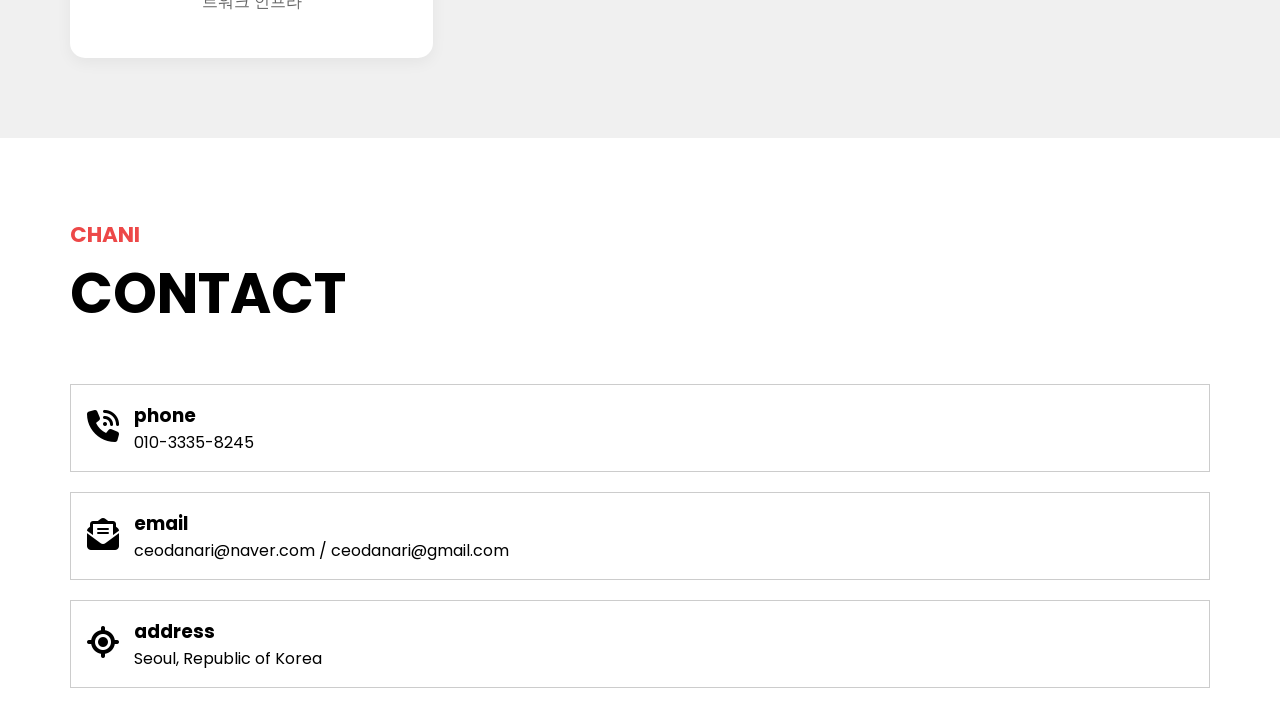
==== commit 57792834: "Fix formatting of university name in education section" ====
--- a/index.html
+++ b/index.html
@@ -161,7 +161,7 @@
                 <h3>EDUCATION</h3>
                 <p>Seoul Sangdo Elementary School<br>
                   Seoul Osan Middle School<br>Seoul Deoksu High School<br>
-                Seoul National University_ Science and Technology_ Industrial Design</p>
+                Seoul National University of Science and Technology & Industrial Design</p>
               <!-- </a> -->
             </div>
           </div>        
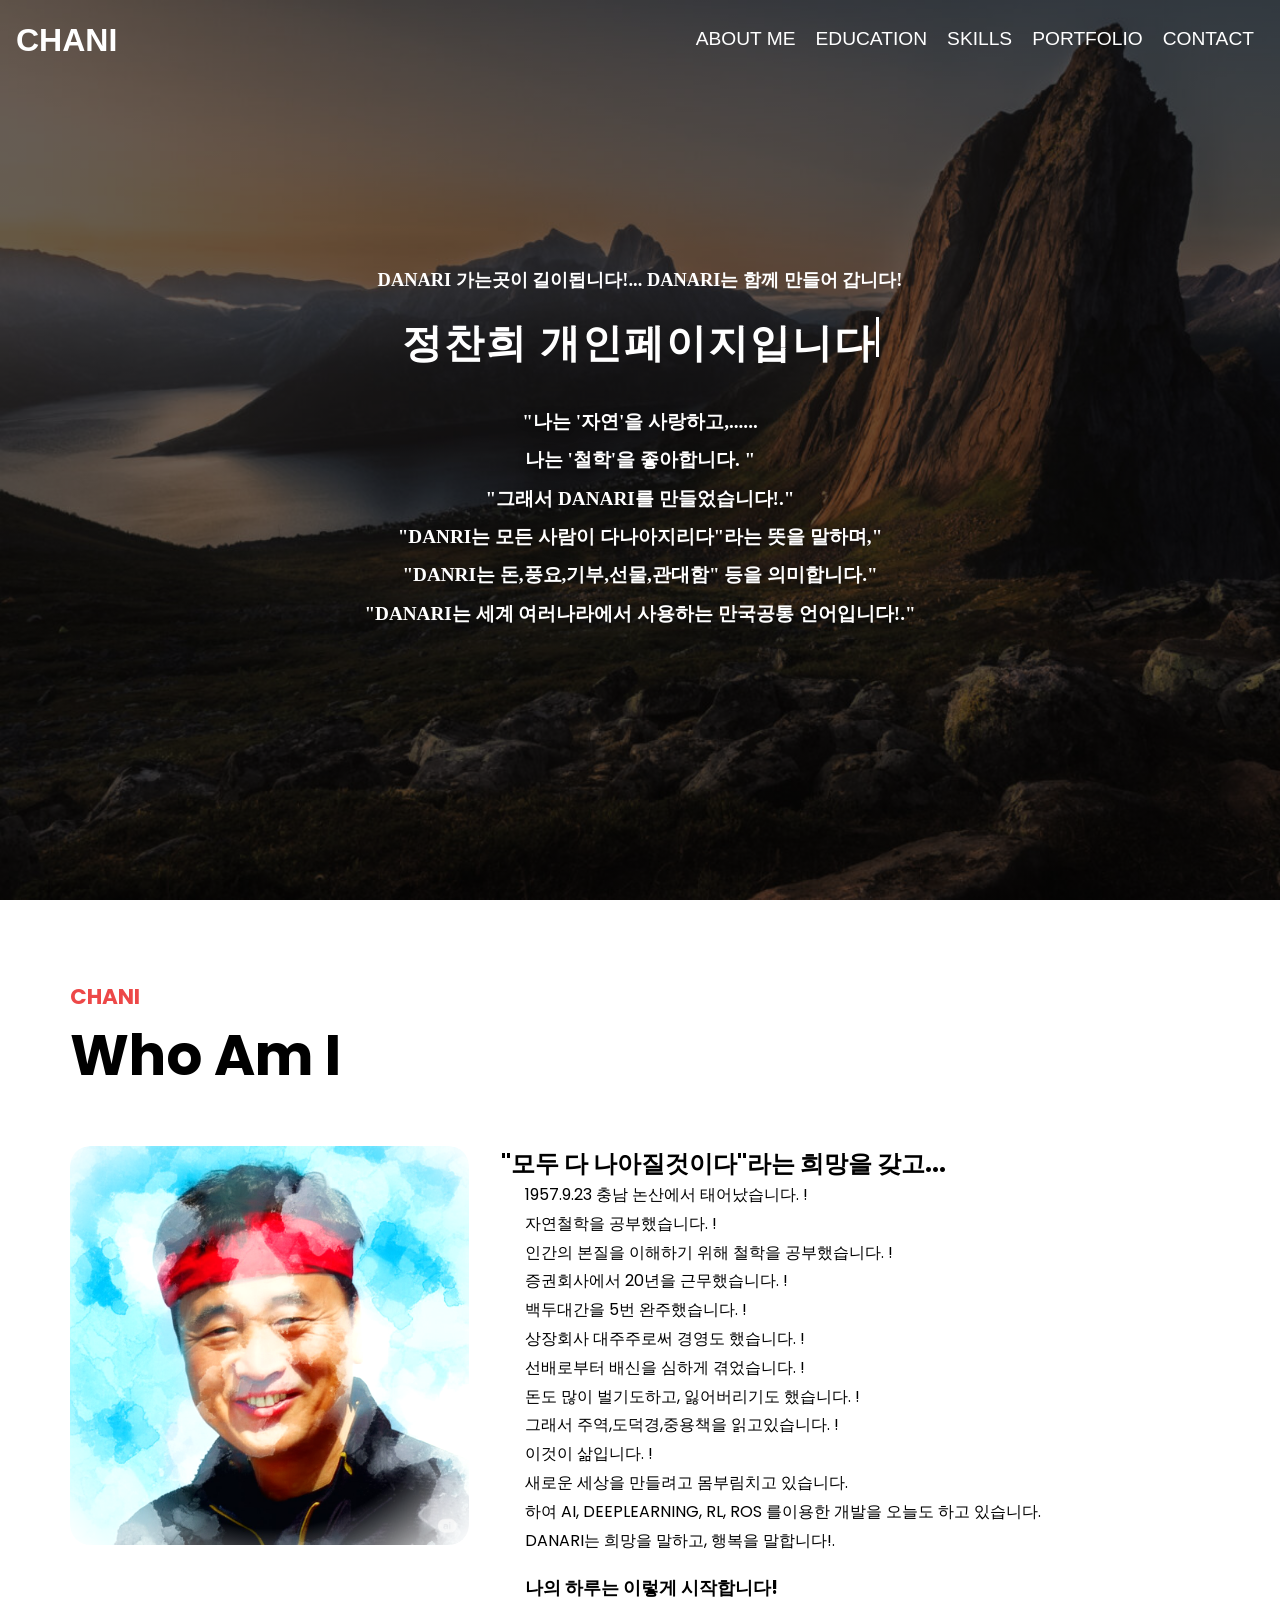
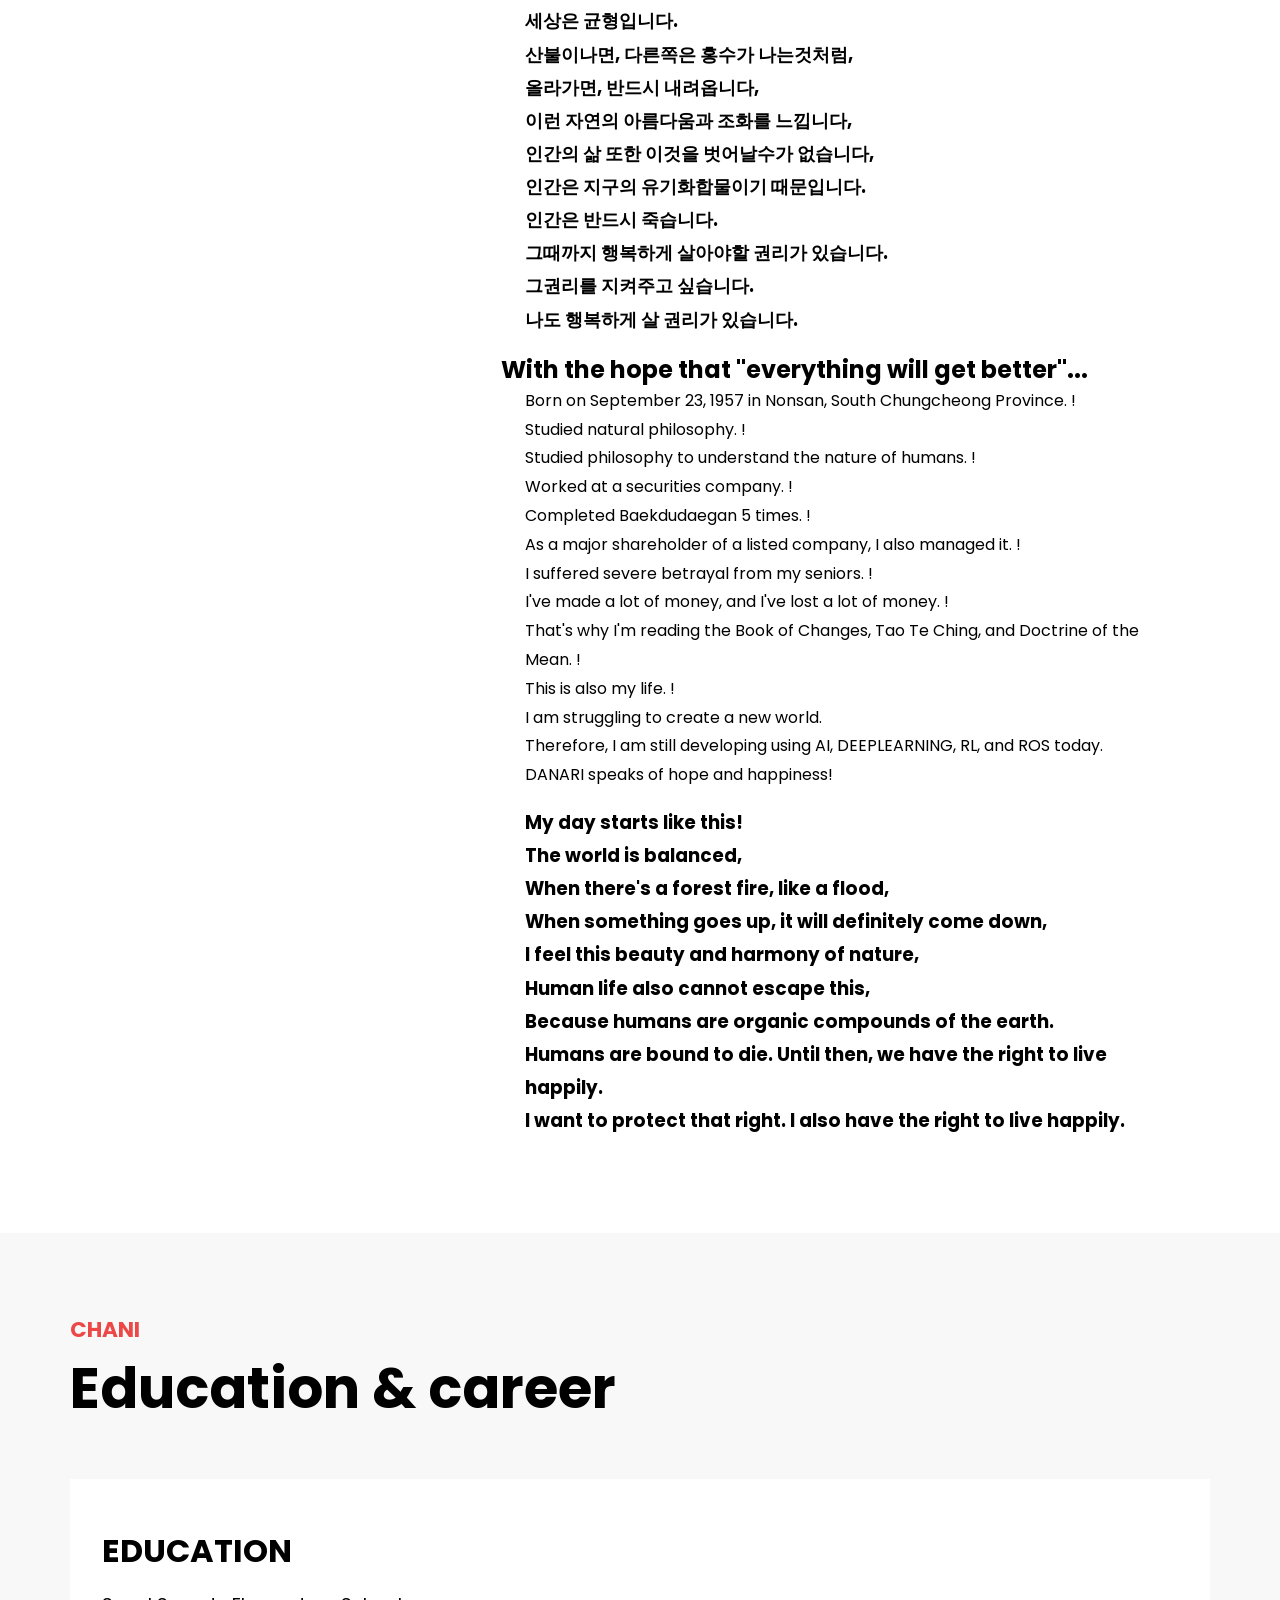
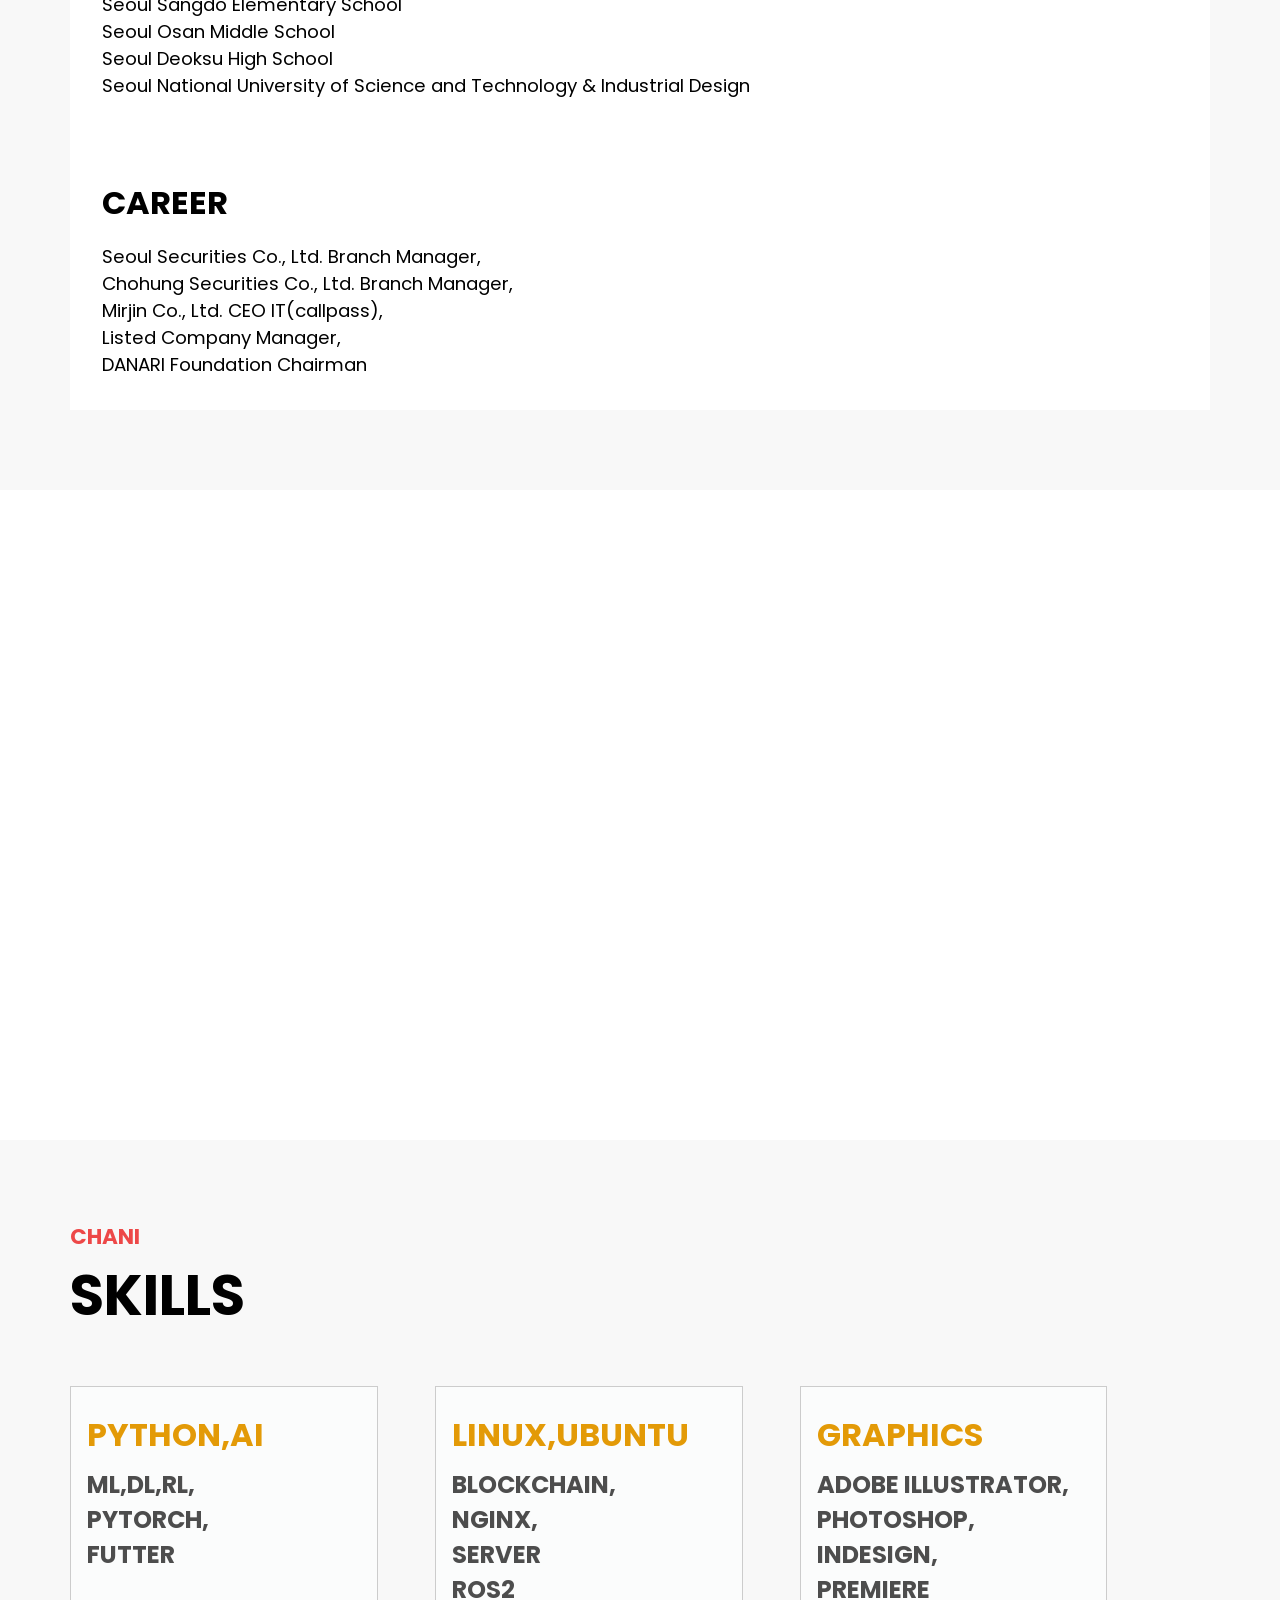
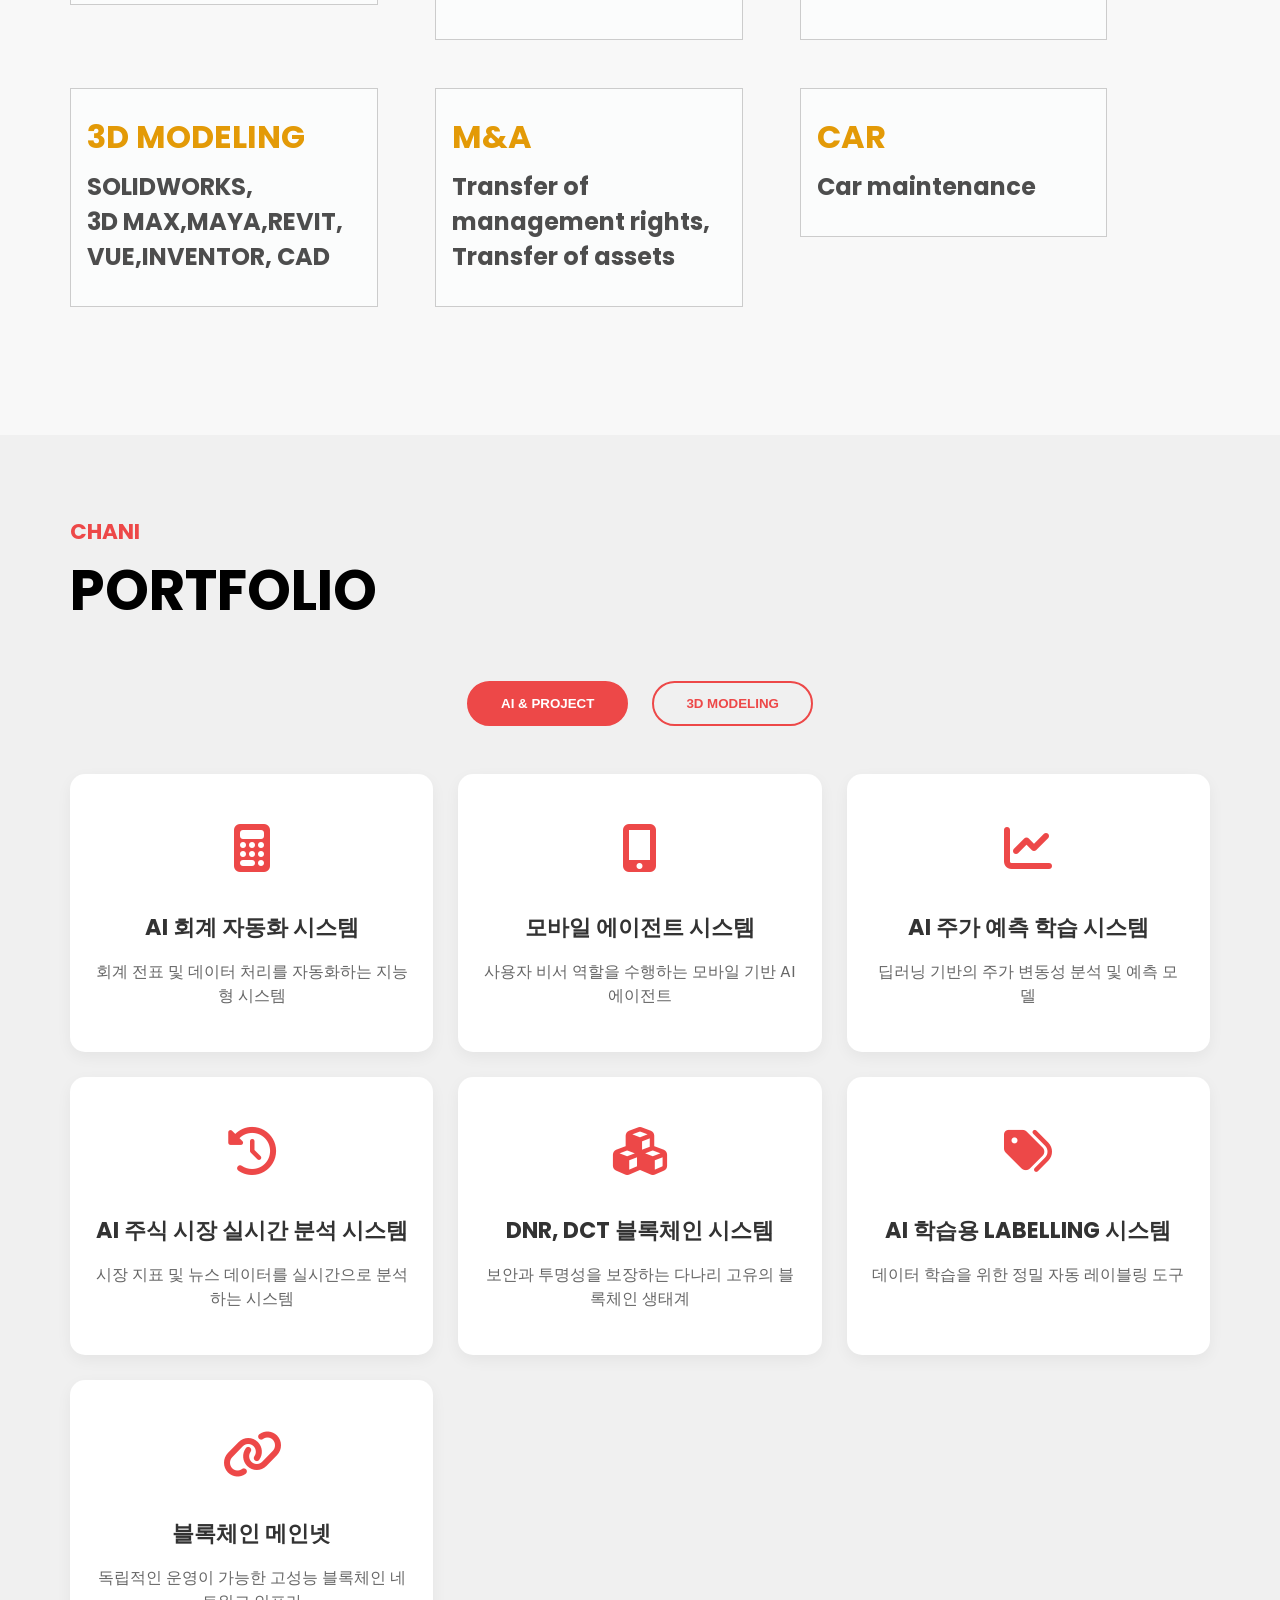
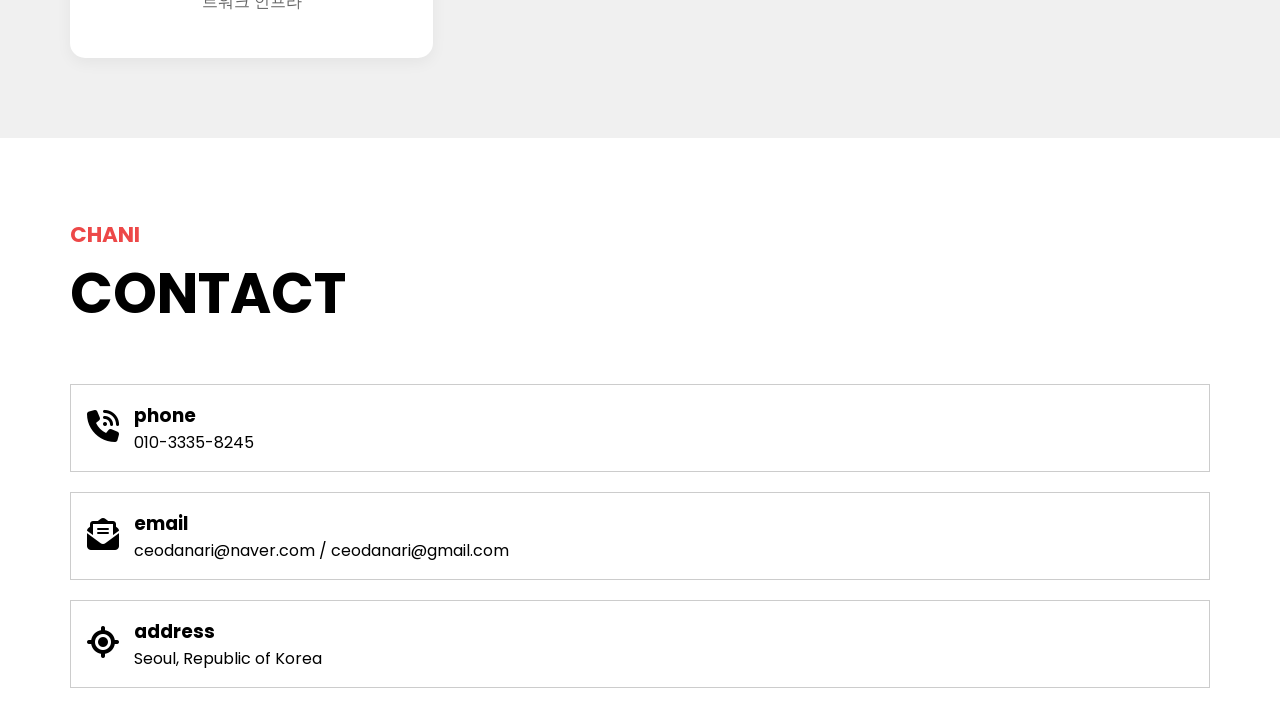
==== commit 49da0fb0: "Update text in index.html for clarity" ====
--- a/index.html
+++ b/index.html
@@ -59,8 +59,8 @@
           <strong>나는 '철학'을 좋아합니다. "</strong>
           <strong>"그래서 DANARI를 만들었습니다!."</strong>
           <strong>"DANRI는 모든 사람이 다나아지리다"라는 뜻을 말하며,"</strong>
-          <strong>"DANRI는 돈,풍요,기부,선물,관대함" 등을 의미하며,"</strong>
-          <strong>"DANARI는 세계 여러나라에서 사용하는 언어입니다!."</strong>
+          <strong>"DANRI는 돈,풍요,기부,선물,관대함" 등을 의미합니다."</strong>
+          <strong>"DANARI는 세계 여러나라에서 사용하는 만국공통 언어입니다!."</strong>
         </p>
         <!-- <button class="download">DOWNLOAD CV</button>
         <button class="mouse"><i class="fa-solid fa-computer-mouse"></i></button> -->
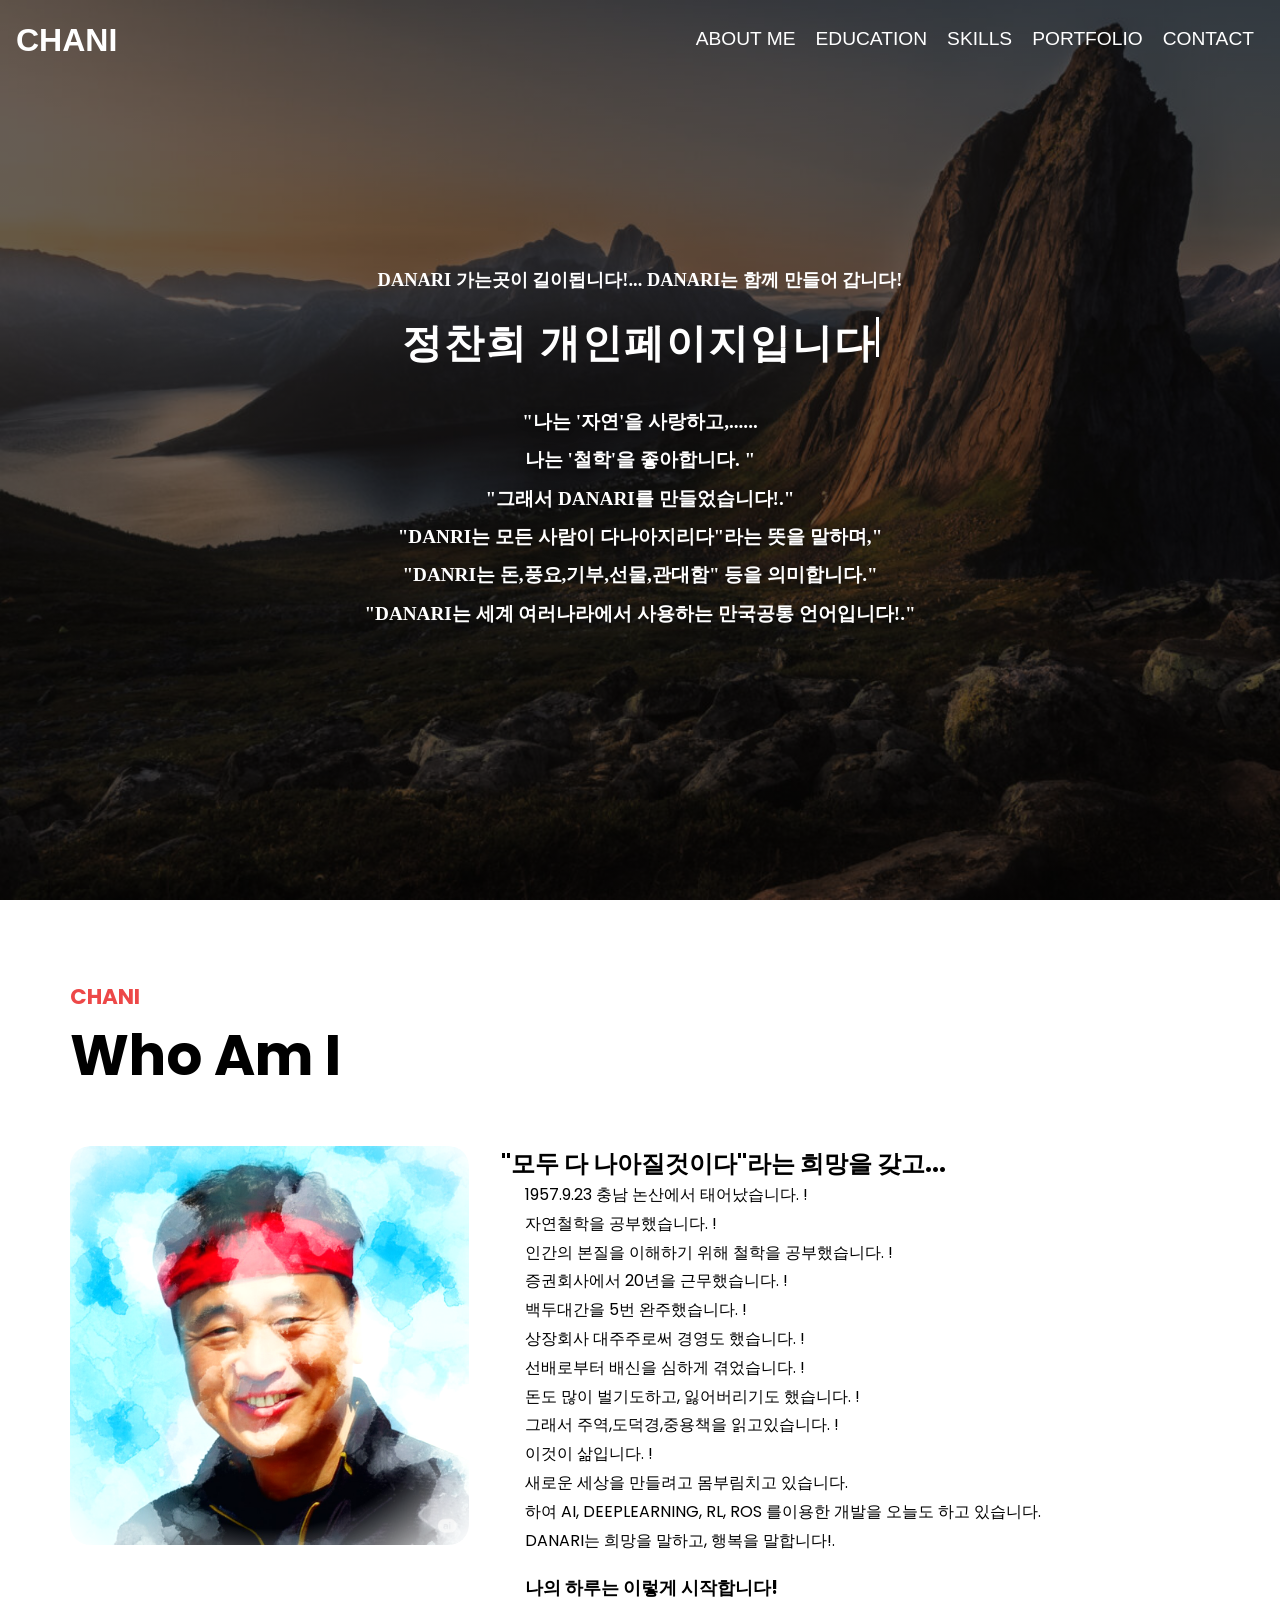
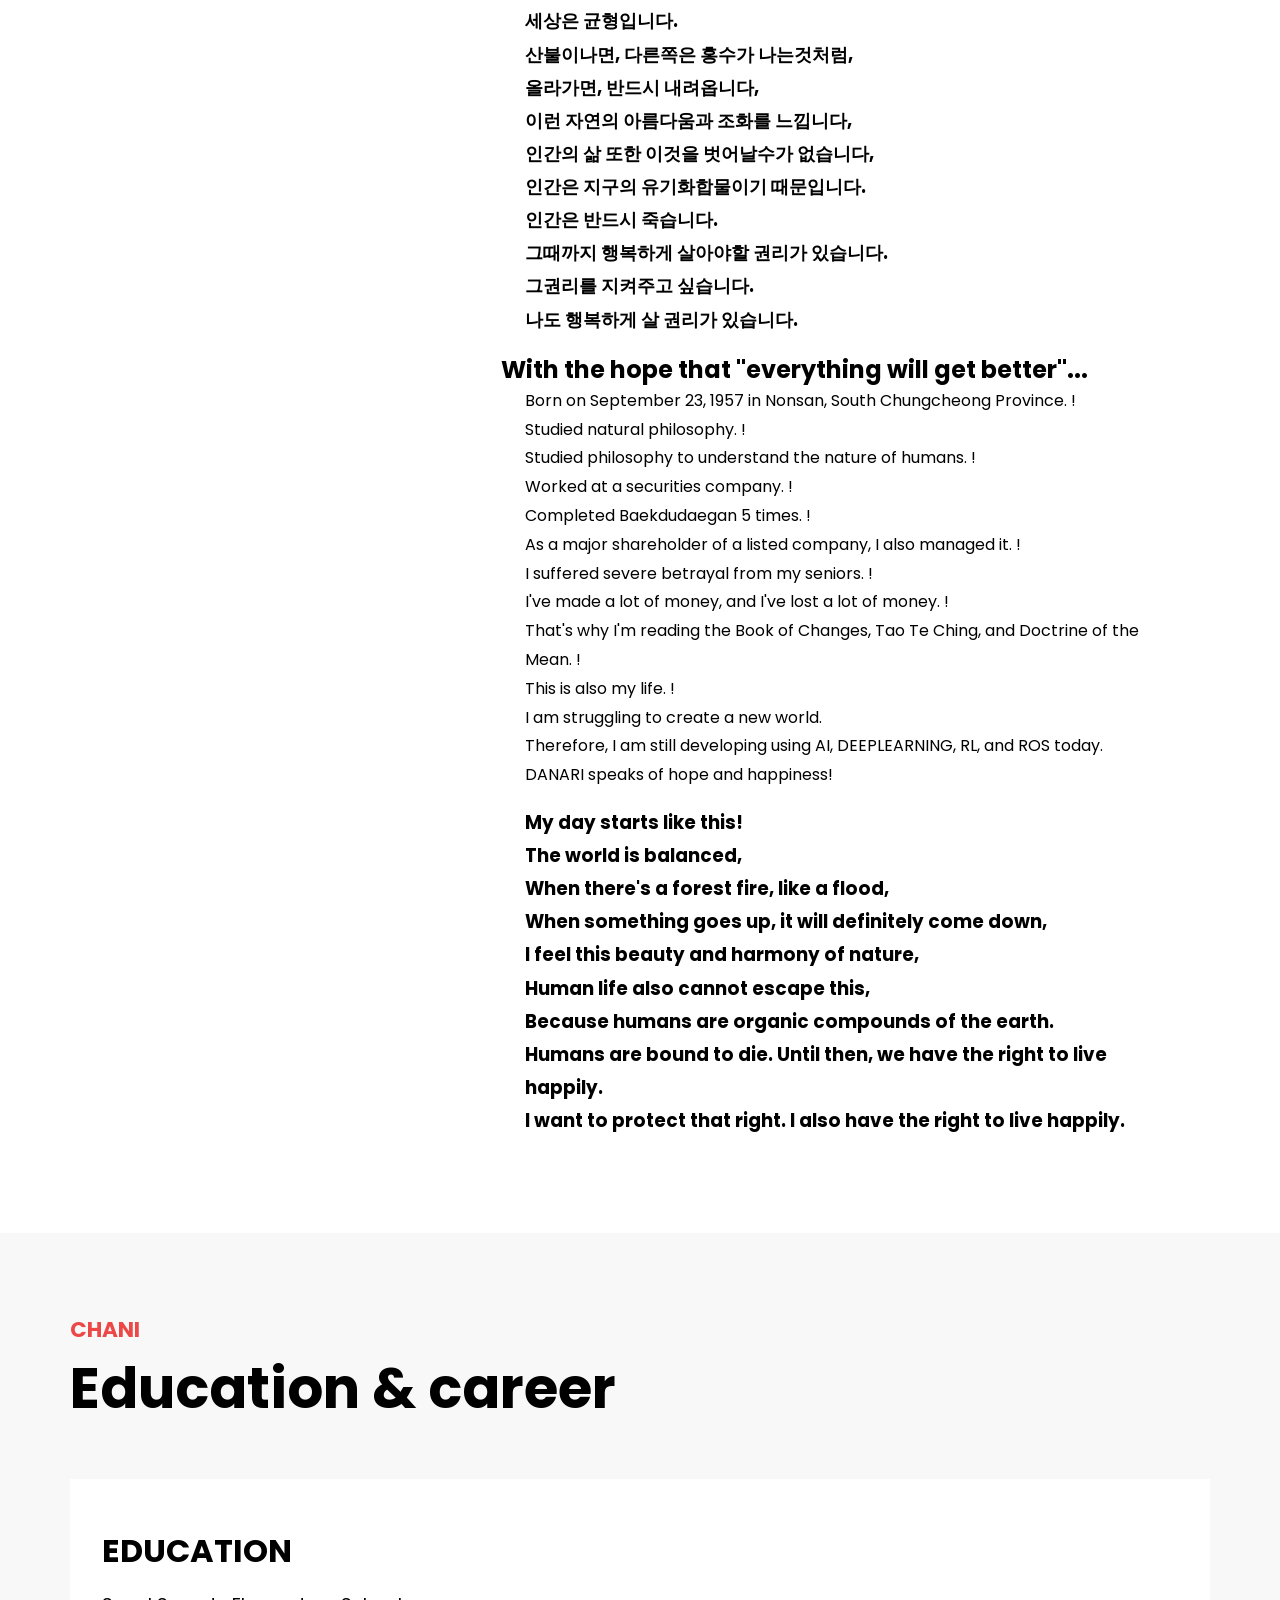
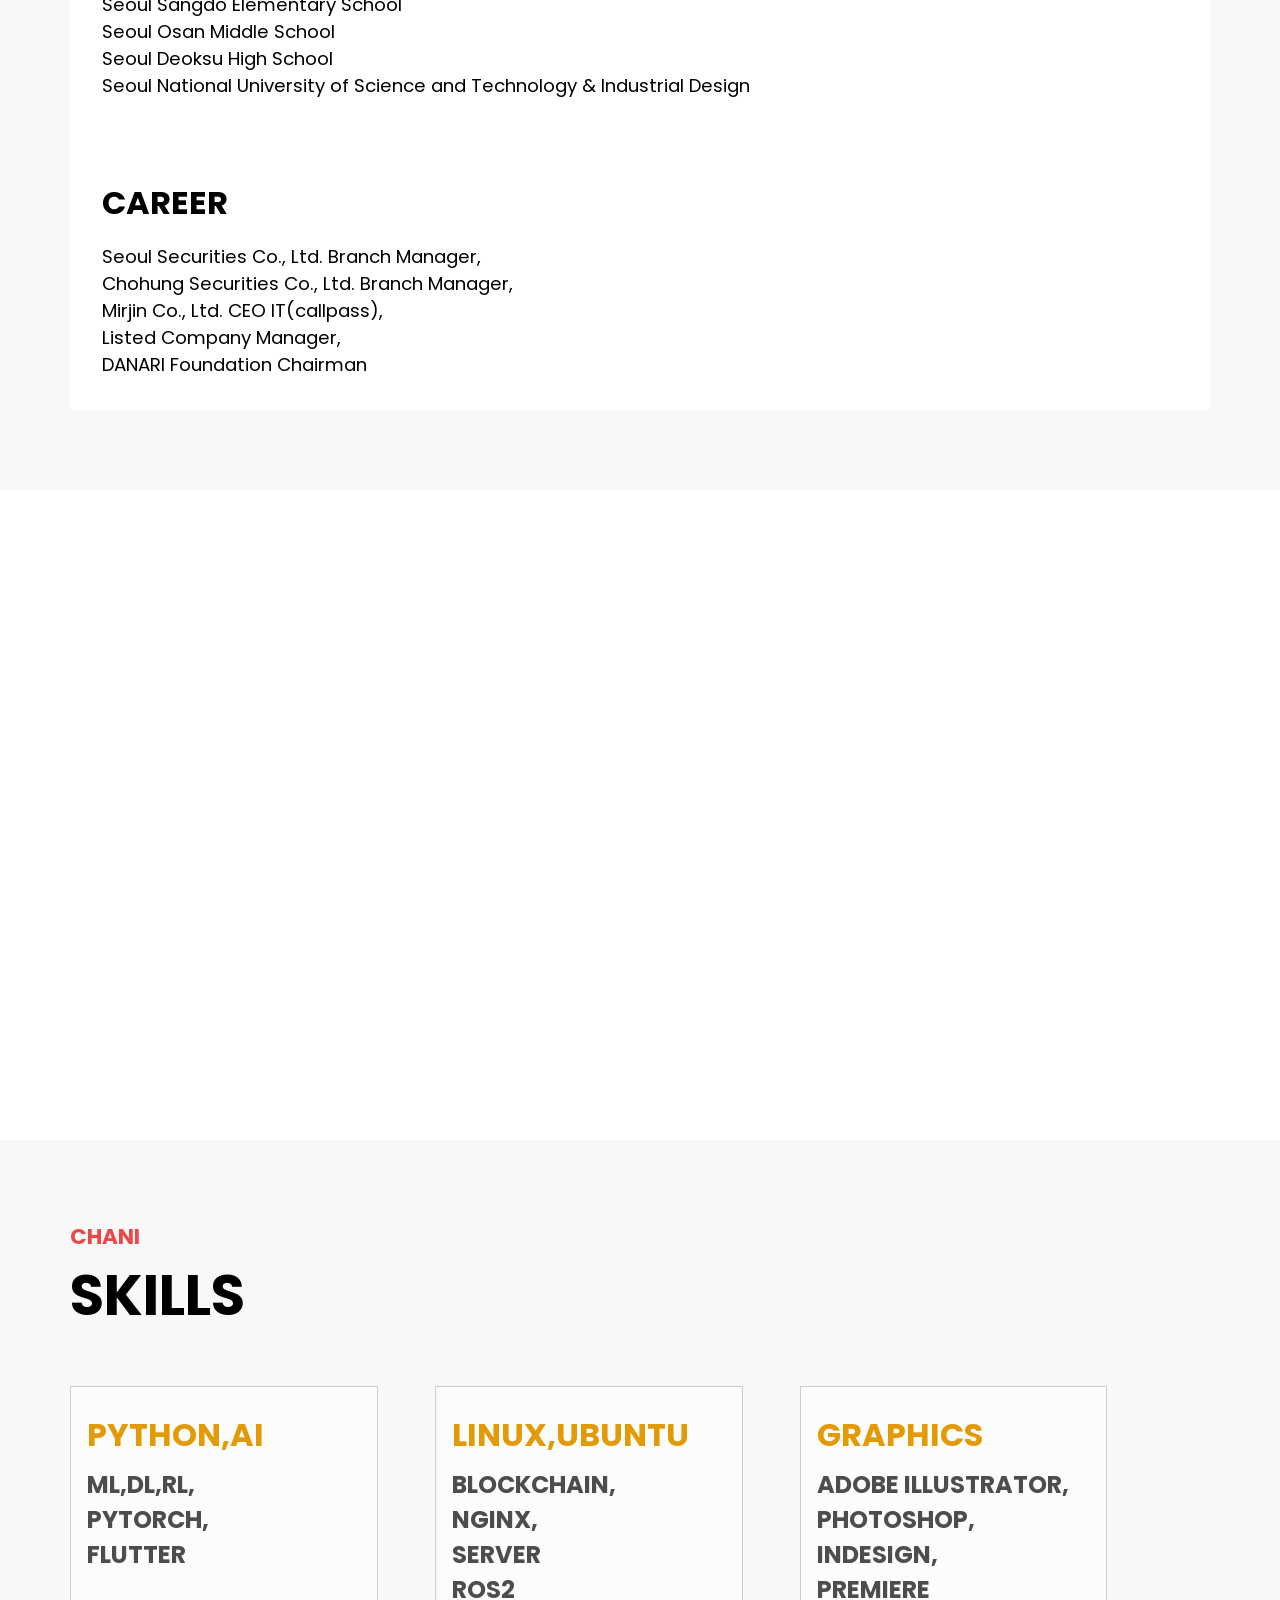
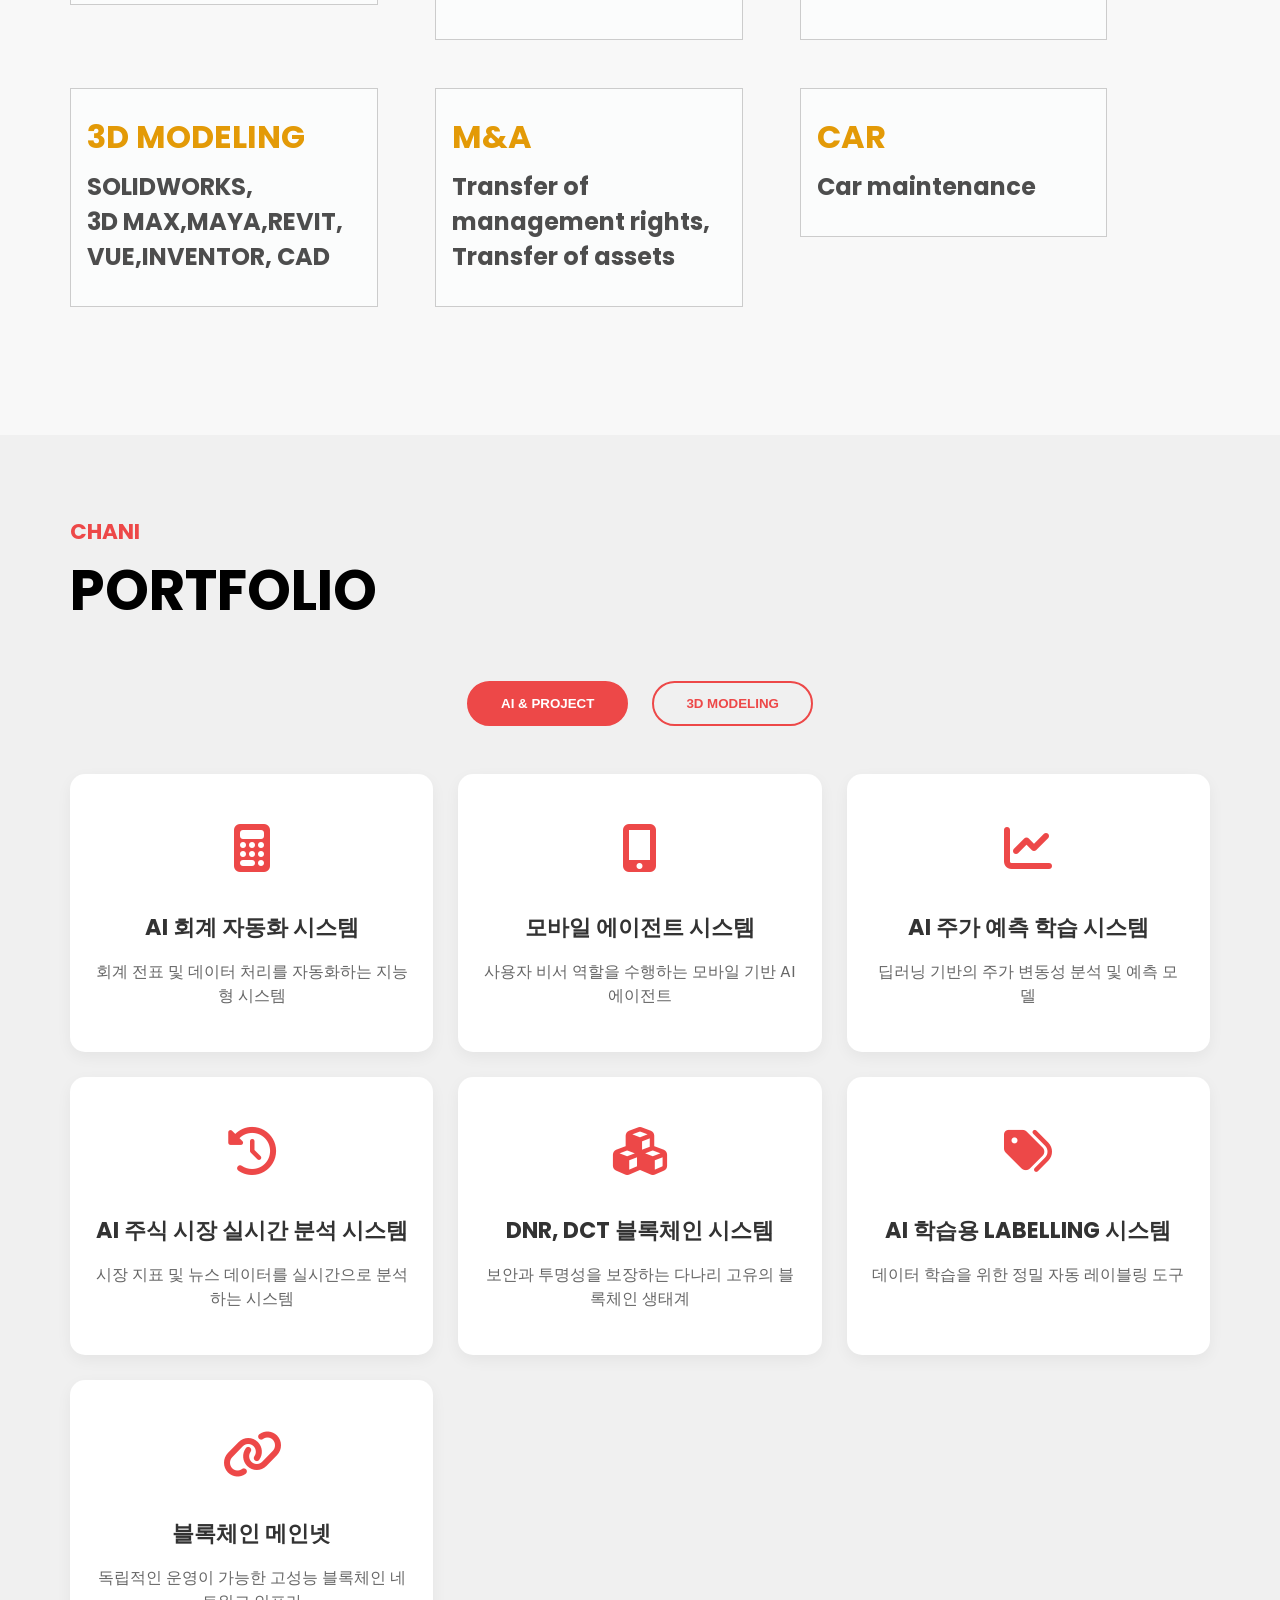
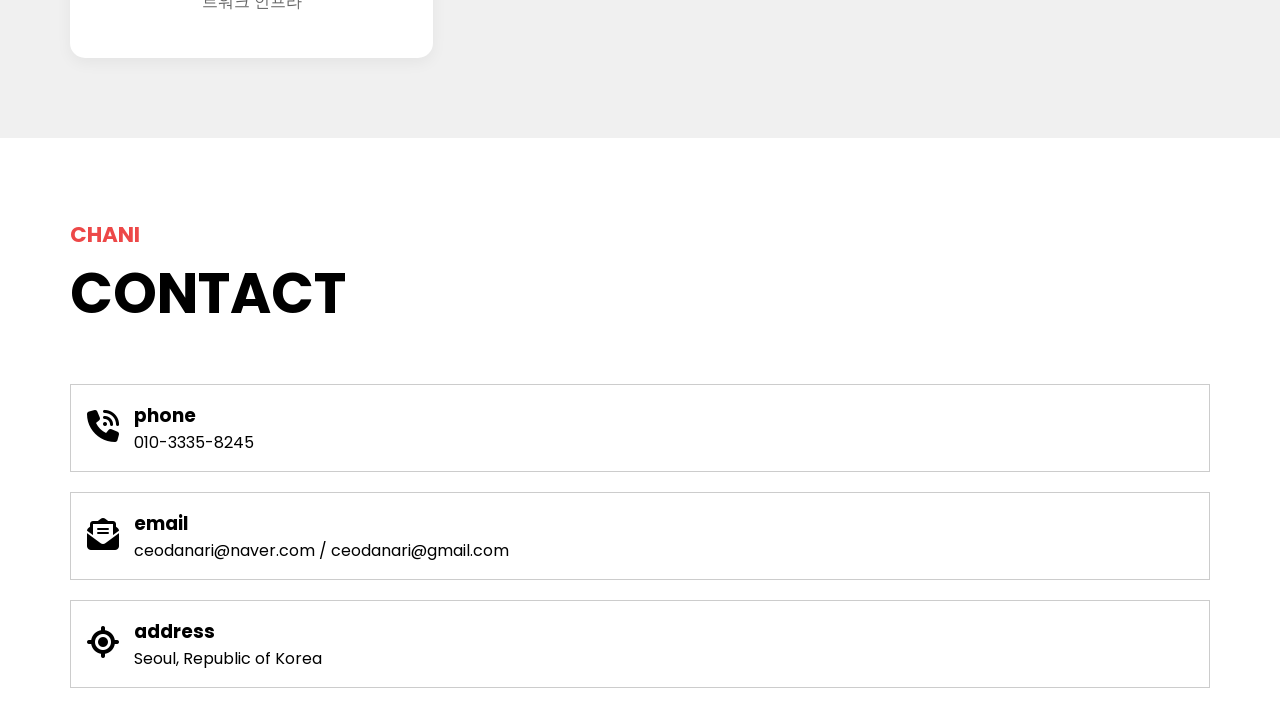
==== commit 8f5442d1: "Update index.html" ====
--- a/index.html
+++ b/index.html
@@ -209,7 +209,7 @@
         <div class="coinpurpose-me">
           <div class="coinpurpose-inner">
             <h4><strong>PYTHON,AI</strong></h4>
-            <h4>ML,DL,RL,<br>PYTORCH,<br>FUTTER</h4>
+            <h4>ML,DL,RL,<br>PYTORCH,<br>FLUTTER</h4>
           </div>
           
           <div class="coinpurpose-inner">
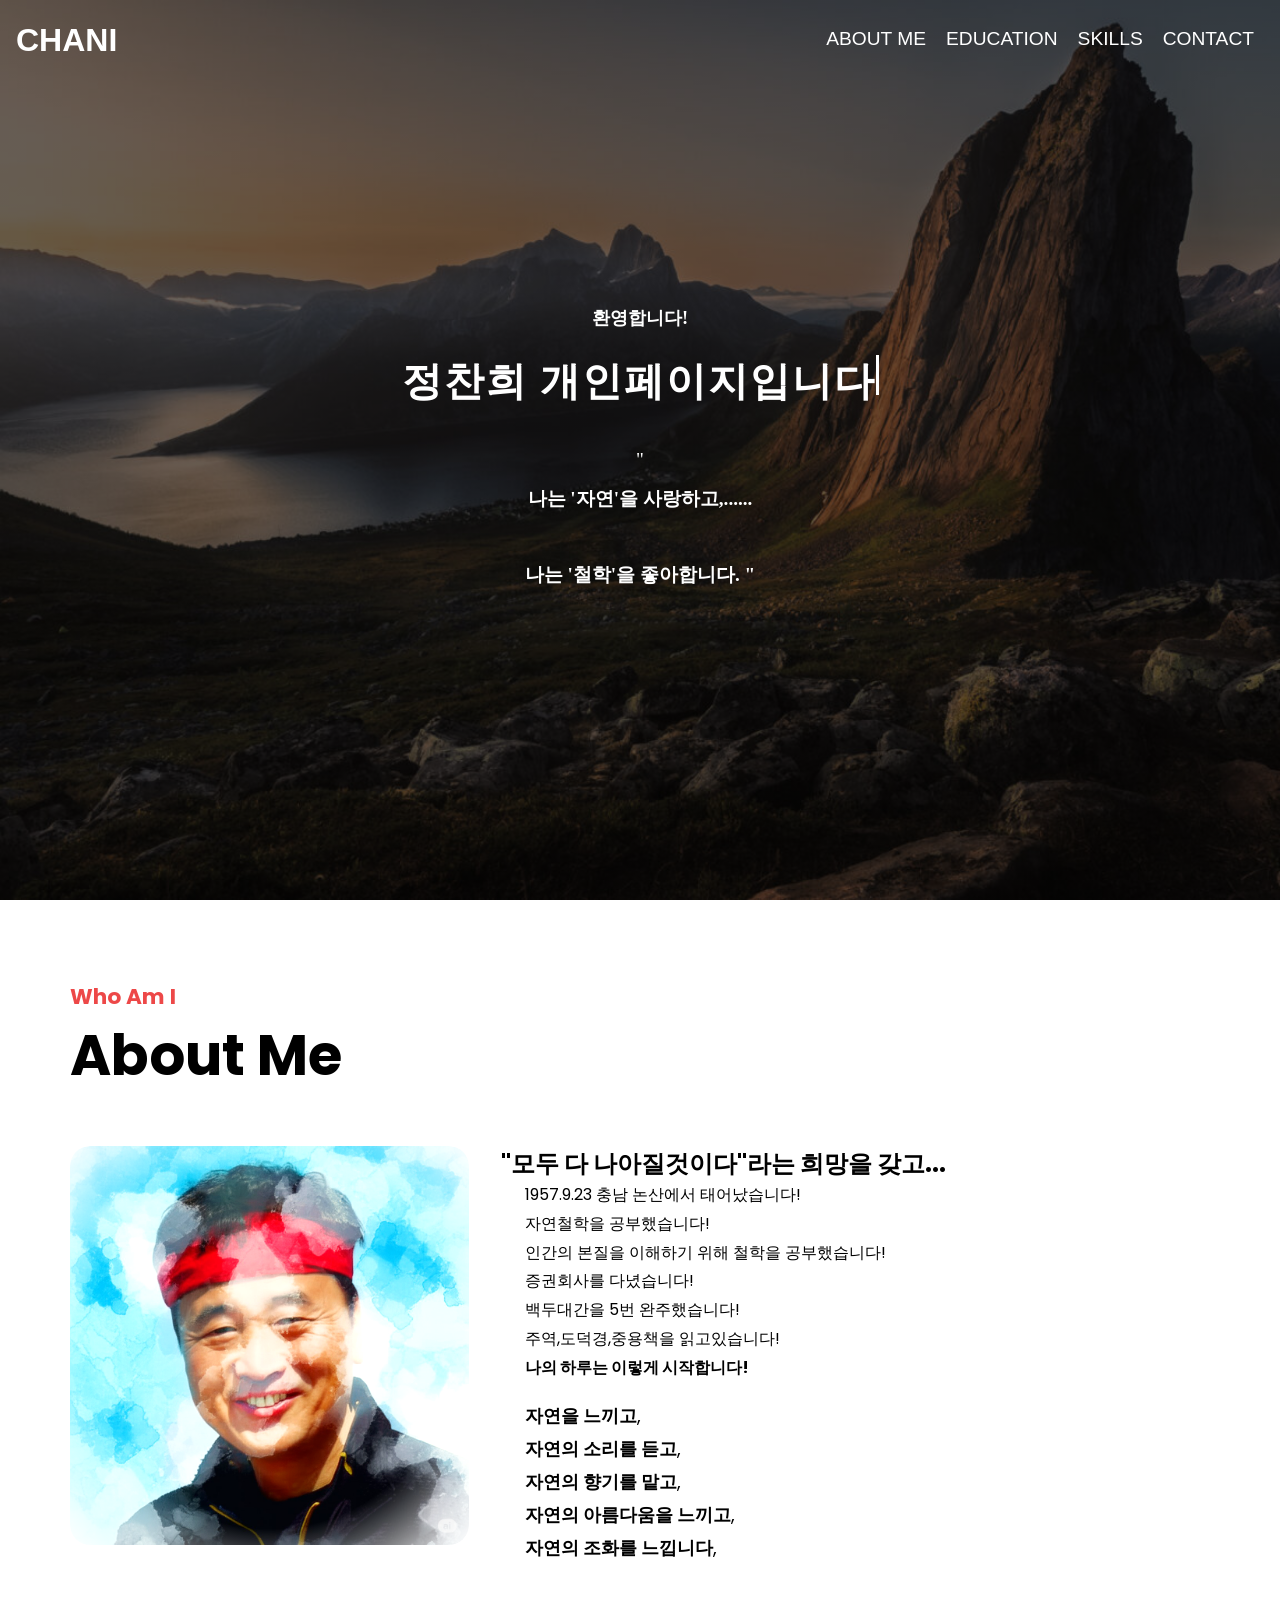
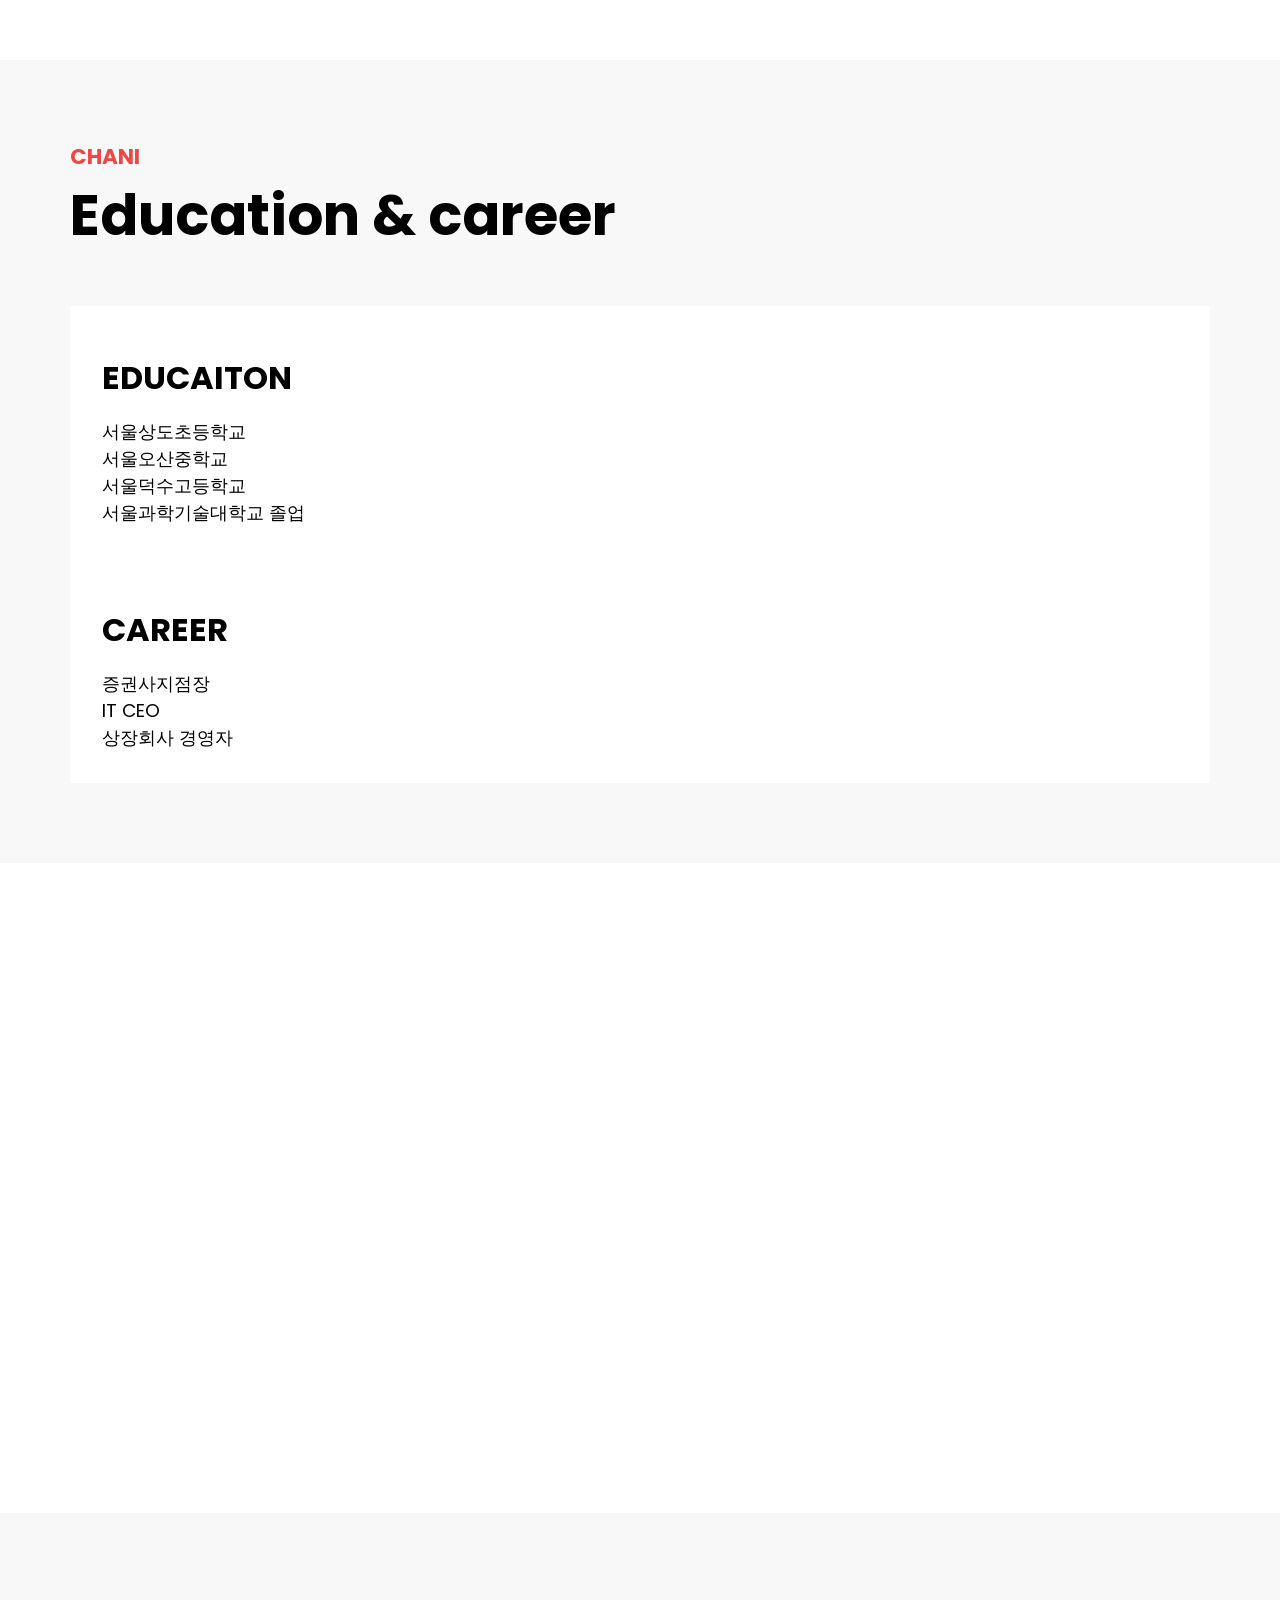
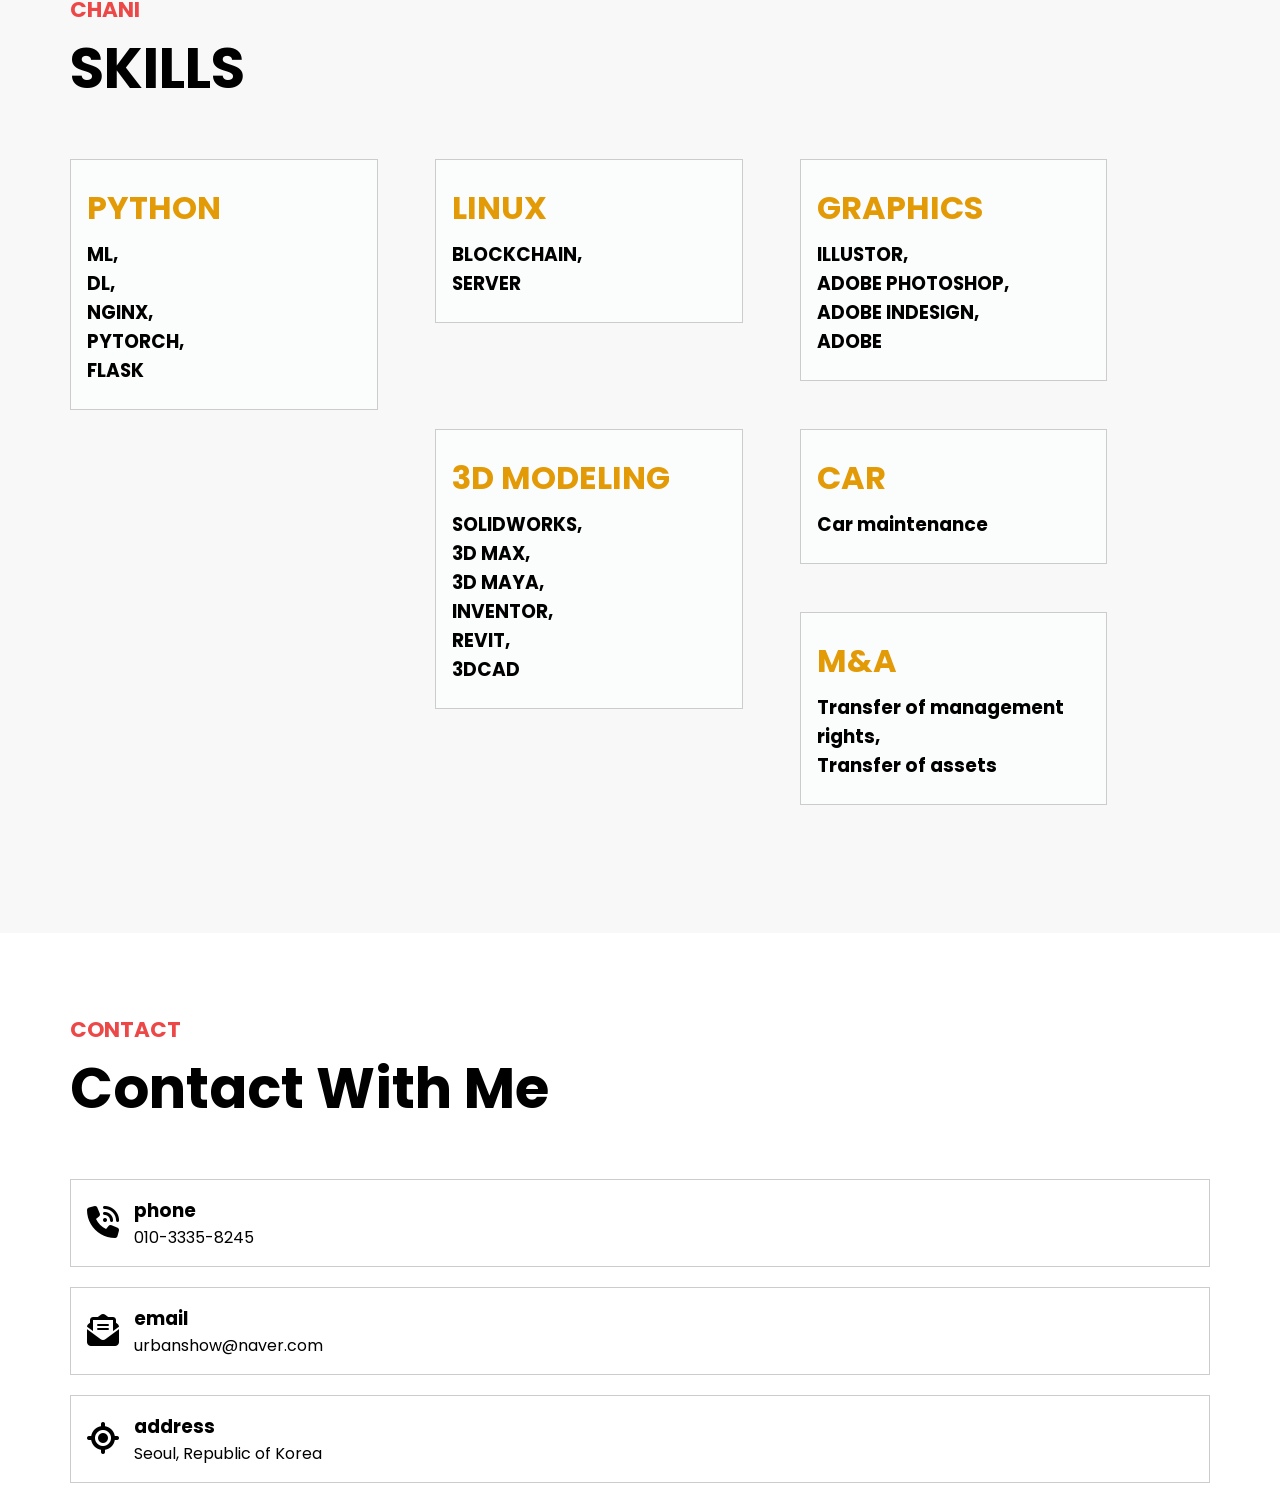
==== commit b61d98d7: "Add files via upload" ====
--- a/index.html
+++ b/index.html
@@ -1,11 +1,14 @@
-
 <!DOCTYPE html>
 <html lang="zxx">
 <head>
   <meta charset="UTF-8">
   <meta http-equiv="X-UA-Compatible" content="IE=edge">
   <meta name="viewport" content="width=device-width, initial-scale=1.0">
-  <title>정찬희의 개인홈페이지에 오신것을 환영합니다</title>
+  <title>정찬희홈에 오신것을 환영합니다</title>
+  <!-- favicon -->
+  <link rel="shortcut icon" href="favicon.ico" type="image/x-icon">
+  <link rel="icon" href="favicon.ico" type="image/x-icon">
+  <link rel="apple-touch-icon" href="images/favicon.png">
   <link rel="stylesheet" href="https://cdnjs.cloudflare.com/ajax/libs/font-awesome/6.1.1/css/all.min.css" integrity="sha512-KfkfwYDsLkIlwQp6LFnl8zNdLGxu9YAA1QvwINks4PhcElQSvqcyVLLD9aMhXd13uQjoXtEKNosOWaZqXgel0g==" crossorigin="anonymous" referrerpolicy="no-referrer" />
   <link rel="stylesheet" href="style.css">
 </head>
@@ -34,11 +37,6 @@
               </button>
             </li>
             <li>
-              <button data-animation-scroll="true" data-target="#portfolio">
-                PORTFOLIO
-              </button>
-            </li>
-            <li>
               <button data-animation-scroll="true" data-target="#contact">
                 CONTACT
               </button>
@@ -50,18 +48,10 @@
     <!-- //end header -->
     <!-- main -->
     <main id="main">
-
-      <div class="container">
-        <h4>DANARI 가는곳이 길이됩니다!...  DANARI는 함께 만들어 갑니다!</h4>
+      <div class="container">
+        <h4>환영합니다!</h4>
         <h2 class="active"> <span></span></h2>
-        <p>
-          <strong>"나는 '자연'을 사랑하고,......</strong>
-          <strong>나는 '철학'을 좋아합니다. "</strong>
-          <strong>"그래서 DANARI를 만들었습니다!."</strong>
-          <strong>"DANRI는 모든 사람이 다나아지리다"라는 뜻을 말하며,"</strong>
-          <strong>"DANRI는 돈,풍요,기부,선물,관대함" 등을 의미합니다."</strong>
-          <strong>"DANARI는 세계 여러나라에서 사용하는 만국공통 언어입니다!."</strong>
-        </p>
+        <p>"<strong>나는 '자연'을 사랑하고,......</strong><br><strong>나는  '철학'을  좋아합니다. "</strong></p>
         <!-- <button class="download">DOWNLOAD CV</button>
         <button class="mouse"><i class="fa-solid fa-computer-mouse"></i></button> -->
       </div>
@@ -71,74 +61,48 @@
     <section id="about" class="about">
       <div class="container">
         <div class="title">
-          <h4>CHANI</h4>
-          <h2>Who Am I</h2>
+          <h4>Who Am I</h4>
+          <h2>About Me</h2>
         </div>
         <div class="about-self">
           <div class="left">
             <img src="images/me_alone.jpg" alt="">
           </div>
           <div class="right">
-           
+            <!-- <h3><strong>DANARI COIN!을 만들었습니다!</strong></h3> -->
             <h2>"모두 다 나아질것이다"라는 희망을 갖고...</h2>
             <ul>
-              <li>1957.9.23 충남 논산에서 태어났습니다. !</li>
-              <li>자연철학을 공부했습니다. !</li>
-              <li>인간의 본질을 이해하기 위해 철학을 공부했습니다. !</li>
-              <li>증권회사에서 20년을 근무했습니다. !</li>                           
-              <li>백두대간을 5번 완주했습니다. ! </li>
-              <li>상장회사 대주주로써 경영도 했습니다. ! </li>
-              <li>선배로부터 배신을 심하게 겪었습니다. ! </li>
-              <li>돈도 많이 벌기도하고, 잃어버리기도 했습니다. ! </li>
-              <li>그래서 주역,도덕경,중용책을 읽고있습니다. !</li>
-              <li>이것이 삶입니다. !</li> 
-              <li>새로운 세상을 만들려고 몸부림치고 있습니다.</li>
-              <li>하여 AI, DEEPLEARNING, RL, ROS 를이용한 개발을 오늘도 하고 있습니다.</li>
-              <li>DANARI는 희망을 말하고, 행복을 말합니다!.</li>
-                 
-                <p><strong>나의 하루는 이렇게 시작합니다!</strong><br>                 
-                <strong>세상은 균형입니다.</strong><br>
-                <strong>산불이나면, 다른쪽은 홍수가 나는것처럼,</strong><br>
-                <strong>올라가면, 반드시 내려옵니다,</strong><br>
-                <strong>이런 자연의 아름다움과 조화를 느낍니다,</strong><br>
-                <strong>인간의 삶 또한 이것을 벗어날수가 없습니다,</strong><br>
-                <strong>인간은 지구의 유기화합물이기 때문입니다.</strong><br>
-                <strong>인간은 반드시 죽습니다.</strong><br>
-                <strong>그때까지 행복하게 살아야할 권리가 있습니다.</strong><br>
-                <strong>그권리를 지켜주고 싶습니다.</strong><br>
-                <strong>나도 행복하게 살 권리가 있습니다.</strong><br>
-           </div>
-          <div class="about-self">
-          <div class="left"> 
-            <img src="" alt="">       
-          
-          </div>
-           <div class="right">
-            <h2> With the hope that "everything will get better"...</h2>
-            <ul>
-              <li>Born on September 23, 1957 in Nonsan, South Chungcheong Province. !</li>
-              <li>Studied natural philosophy. !</li>
-              <li>Studied philosophy to understand the nature of humans. !</li>
-              <li>Worked at a securities company. !</li>                           
-              <li>Completed Baekdudaegan 5 times. ! </li>
-              <li>As a major shareholder of a listed company, I also managed it. ! </li>
-              <li>I suffered severe betrayal from my seniors. ! </li>
-              <li>I've made a lot of money, and I've lost a lot of money. !</li>
-              <li>That's why I'm reading the Book of Changes, Tao Te Ching, and Doctrine of the Mean. !</li>
-              <li>This is also my life. !</li>
-              <li>I am struggling to create a new world.</li>
-              <li>Therefore, I am still developing using AI, DEEPLEARNING, RL, and ROS today.</li>
-              <li>DANARI speaks of hope and happiness!</li>
+              <li>1957.9.23 충남 논산에서 태어났습니다!</li>
+              <li>자연철학을 공부했습니다!</li>
+              <li>인간의 본질을 이해하기 위해 철학을 공부했습니다!</li>
+              <li>증권회사를 다녔습니다!</li>                           
+              <li>백두대간을 5번 완주했습니다! </li>
+              <li>주역,도덕경,중용책을 읽고있습니다!</li>
               
-                <p><strong>My day starts like this!</strong><br>                 
-                <strong>The world is balanced,</strong><br>
-                <strong>When there's a forest fire, like a flood,</strong><br>
-                <strong>When something goes up, it will definitely come down,</strong><br>
-                <strong>I feel this beauty and harmony of nature,</strong><br>
-                <strong>Human life also cannot escape this,</strong><br>
-                <strong>Because humans are organic compounds of the earth.</strong><br>
-                <strong>Humans are bound to die. Until then, we have the right to live happily.</strong><br>
-                <strong>I want to protect that right. I also have the right to live happily.</strong><br>
+              <li>
+                <strong>나의 하루는 이렇게 시작합니다!</strong>
+                
+                <p><strong>자연을 느끼고</strong>,<br>
+                <strong>자연의 소리를 듣고</strong>,<br>
+                <strong>자연의 향기를 맡고</strong>,<br>
+                <strong>자연의 아름다움을 느끼고</strong>,<br>
+                <strong>자연의 조화를 느낍니다</strong>,<br>
+                
+            
+            <!-- <div class="social">
+              <a href="#">
+                <i class="fa-brands fa-facebook"></i>
+              </a>
+              <a href="#">
+                <i class="fa-brands fa-instagram"></i>
+              </a>
+              <a href="#">
+                <i class="fa-brands fa-twitch"></i>
+              </a>
+              <a href="#">
+                <i class="fa-brands fa-youtube"></i>
+              </a>
+            </div> -->
           </div>
         </div>
       </div>
@@ -158,10 +122,10 @@
             </div> -->
             <div class="content" >
               <!-- <a href="whatido\danari.html" target="_blank"> -->
-                <h3>EDUCATION</h3>
-                <p>Seoul Sangdo Elementary School<br>
-                  Seoul Osan Middle School<br>Seoul Deoksu High School<br>
-                Seoul National University of Science and Technology & Industrial Design</p>
+                <h3>EDUCAITON</h3>
+                <p>서울상도초등학교<br>
+                  서울오산중학교<br>서울덕수고등학교<br>
+                서울과학기술대학교 졸업</p>
               <!-- </a> -->
             </div>
           </div>        
@@ -173,25 +137,13 @@
             <div class="content">
               <!-- <a href="whatido\talent.html" target="_blank"> -->
                 <h3>CAREER</h3>
-                <p>Seoul Securities Co., Ltd. Branch Manager,<br>Chohung Securities Co., Ltd. Branch Manager,
-                  <br>Mirjin Co., Ltd. CEO  IT(callpass), <br>Listed Company Manager,<br>DANARI Foundation Chairman</p>            
+                <p>증권사지점장<br>IT CEO <br>상장회사 경영자</p>            
               <!-- </a> -->
             </div>
             
           </div>
           
-          <!-- <div class="do-inner">
-            <!-- <div class="icon">
-              <i class="fa-brands fa-bootstrap"></i>
-            </div> -->
-            <!-- <div class="content">
-              <a href="whatido\stablecoin.html" target="_blank">
-                <h3>3D MODELING</h3>
-                <p>SOLIDWORKS.<br> 3D MAX, 3D MAYA, INVENTOR, REVIT, 3D CAD,<br>을 잘합니다</p>
-              </a>
-              
-            </div> -->
-          <!-- </div> -->
+          
         </div>
       </div>  
     </section>
@@ -208,162 +160,49 @@
         </div>
         <div class="coinpurpose-me">
           <div class="coinpurpose-inner">
-            <h4><strong>PYTHON,AI</strong></h4>
-            <h4>ML,DL,RL,<br>PYTORCH,<br>FLUTTER</h4>
-          </div>
+            <h3><strong>PYTHON</strong></h3>
+            <h3>ML,<br>DL,<br>NGINX,<br>PYTORCH,<br>FLASK</h3>
+           
+          </div>
+          <div class="coinpurpose-inner">
+            <h3><strong>LINUX</strong></h3>
+            <h3>BLOCKCHAIN,<br>SERVER</h3>
+            
+          </div>
+          <div class="coinpurpose-inner">
+            
+            <h3><strong>GRAPHICS</strong></h3>
+            <h3>ILLUSTOR, <br>ADOBE PHOTOSHOP, <br>ADOBE INDESIGN,<br> ADOBE</h3>
+            
+          </div>
+          <div class="coinpurpose-inner">            
+           
+            <h3><strong>3D MODELING</strong></h3>
+            <h3>SOLIDWORKS, <br>3D MAX,<br> 3D MAYA,<br> INVENTOR,<br> REVIT, <br>3DCAD</h3>
           
-          <div class="coinpurpose-inner">
-            <h4><strong>LINUX,UBUNTU</strong></h4>
-            <h4>BLOCKCHAIN,<br>NGINX,<br>SERVER<br>ROS2</h4>
-          </div>
-          
-          <div class="coinpurpose-inner">
-            <h4><strong>GRAPHICS</strong></h4>
-            <h4>ADOBE ILLUSTRATOR, <br>PHOTOSHOP, <br>INDESIGN, <br>PREMIERE</h4>
-          </div>
-          
-          <div class="coinpurpose-inner">
-            <h4><strong>3D MODELING</strong></h4>
-            <h4>SOLIDWORKS, <br>3D MAX,MAYA,REVIT,<br> VUE,INVENTOR, CAD</h4>
-          </div>
-          
-          <div class="coinpurpose-inner"> 
-            <h4><strong>M&A</strong></h4>
-            <h4>Transfer of management rights, <br> Transfer of assets</h4> 
-          </div>
-          
-          <div class="coinpurpose-inner"> 
-            <h4><strong>CAR</strong></h4>
-            <h4>Car maintenance</h4> 
+          </div>
+          <div class="coinpurpose-inner">            
+            
+            <h3><strong>CAR</strong></h3>
+            <h3>Car maintenance</h3>
+            
+          </div>
+          <div class="coinpurpose-inner">            
+            
+            <h3><strong>M&A</strong></h3>
+            <h3>Transfer of management rights, <br> Transfer of assets</h3>   
+            
           </div>
         </div>
       </div>
     </section>
     <!-- //end coinpurpose -->
-    <!-- Portfolio -->
-    <section id="portfolio" class="portfolio">
-      <div class="container">
-        <div class="title">
-          <h4>CHANI</h4>
-          <h2>PORTFOLIO</h2>
-        </div>
-        
-        <!-- Portfolio Filters -->
-        <div class="portfolio-filter">
-          <button class="filter-btn active" data-filter="ai">AI & PROJECT</button>
-          <button class="filter-btn" data-filter="3d">3D MODELING</button>
-        </div>
-
-        <div class="portfolio-me">
-          <!-- AI Section -->
-          <div class="portfolio-content ai-content active">
-            <div class="ai-grid">
-              <div class="ai-item">
-                <div class="icon"><i class="fa-solid fa-calculator"></i></div>
-                <h3>AI 회계 자동화 시스템</h3>
-                <p>회계 전표 및 데이터 처리를 자동화하는 지능형 시스템</p>
-              </div>
-              <div class="ai-item">
-                <div class="icon"><i class="fa-solid fa-mobile-screen-button"></i></div>
-                <h3>모바일 에이전트 시스템</h3>
-                <p>사용자 비서 역할을 수행하는 모바일 기반 AI 에이전트</p>
-              </div>
-              <div class="ai-item">
-                <div class="icon"><i class="fa-solid fa-chart-line"></i></div>
-                <h3>AI 주가 예측 학습 시스템</h3>
-                <p>딥러닝 기반의 주가 변동성 분석 및 예측 모델</p>
-              </div>
-              <div class="ai-item">
-                <div class="icon"><i class="fa-solid fa-clock-rotate-left"></i></div>
-                <h3>AI 주식 시장 실시간 분석 시스템</h3>
-                <p>시장 지표 및 뉴스 데이터를 실시간으로 분석하는 시스템</p>
-              </div>
-              <div class="ai-item">
-                <div class="icon"><i class="fa-solid fa-cubes"></i></div>
-                <h3>DNR, DCT 블록체인 시스템</h3>
-                <p>보안과 투명성을 보장하는 다나리 고유의 블록체인 생태계</p>
-              </div>
-              <div class="ai-item">
-                <div class="icon"><i class="fa-solid fa-tags"></i></div>
-                <h3>AI 학습용 LABELLING 시스템</h3>
-                <p>데이터 학습을 위한 정밀 자동 레이블링 도구</p>
-              </div>
-              <div class="ai-item">
-                <div class="icon"><i class="fa-solid fa-link"></i></div>
-                <h3>블록체인 메인넷</h3>
-                <p>독립적인 운영이 가능한 고성능 블록체인 네트워크 인프라</p>
-              </div>
-            </div>
-          </div>
-
-          <!-- 3D Modeling Section -->
-          <div class="portfolio-content d3-content">
-            <div class="d3-grid">
-              <div class="portfolio-inner">
-                <img src="images/portfolio/fireplace.jpg" alt="벽난로">
-                <div class="hover-text"><h3>벽난로 디자인</h3></div>
-              </div>
-              <div class="portfolio-inner">
-                <img src="images/portfolio/living-room.jpg" alt="거실 인테리어">
-                <div class="hover-text"><h3>거실 인테리어</h3></div>
-              </div>
-              <div class="portfolio-inner">
-                <img src="images/portfolio/train-project.jpg" alt="기차 프로젝트">
-                <div class="hover-text"><h3>3D모델링습작</h3></div>
-              </div>
-              <div class="portfolio-inner">
-                <img src="images/portfolio/motor.jpg" alt="모터 제어">
-                <div class="hover-text"><h3>모터 3D 모델링</h3></div>
-              </div>
-              <div class="portfolio-inner">
-                <img src="images/portfolio/mountain-lake.jpg" alt="산속 호수">
-                <div class="hover-text"><h3>산속 호수 풍경</h3></div>
-              </div>
-              <div class="portfolio-inner">
-                <img src="images/portfolio/id-card-1.jpg" alt="신분증 인식">
-                <div class="hover-text"><h3>신분증 인식 시스템</h3></div>
-              </div>
-              <div class="portfolio-inner">
-                <img src="images/portfolio/id-scanner.jpg" alt="신분증 인식기">
-                <div class="hover-text"><h3>신분증 인식 단말기</h3></div>
-              </div>
-              <div class="portfolio-inner">
-                <img src="images/portfolio/scanner-module.jpg" alt="인식기 모듈">
-                <div class="hover-text"><h3>동전인식기 모듈 개발</h3></div>
-              </div>
-              <div class="portfolio-inner">
-                <img src="images/portfolio/sculpture-1.jpg" alt="조형물 디자인">
-                <div class="hover-text"><h3>조형물 디자인</h3></div>
-              </div>
-              <div class="portfolio-inner">
-                <img src="images/portfolio/sculpture-2.jpg" alt="조형물 제작">
-                <div class="hover-text"><h3>조형물 제작</h3></div>
-              </div>
-              <div class="portfolio-inner">
-                <img src="images/portfolio/bathroom-camera.jpg" alt="화장실 카메라">
-                <div class="hover-text"><h3>RESTROOM 3D MODELLING</h3></div>
-              </div>
-            </div>
-          </div>
-        </div>
-      </div>
-    </section>
-    <!-- //end Portfolio -->
-
-    <!-- Image Modal -->
-    <div id="imageModal" class="modal">
-      <span class="close-modal">&times;</span>
-      <img class="modal-content" id="modalImg">
-      <div id="caption"></div>
-    </div>
-    <!-- //end Image Modal -->
-
     <!-- Contact With Me -->
     <section id="contact" class="contact">
       <div class="container">
         <div class="title">
-          <h4>CHANI</h4>
-          <h2>CONTACT</h2>
+          <h4>CONTACT</h4>
+          <h2>Contact With Me</h2>
         </div>
         <div class="contact-me">
           <div class="left">
@@ -382,8 +221,7 @@
               </div>
               <div class="info-text">
                 <h3>email</h3>
-                <p>ceodanari@naver.com / ceodanari@gmail.com </p>
-                
+                <p>urbanshow@naver.com</p>
               </div>
             </div>
             <div class="card">
@@ -423,4 +261,4 @@
     <!-- script 태그는 수정하지 않습니다. -->
     <script src="script.js"></script>
   </body>
-</html>
+</html>
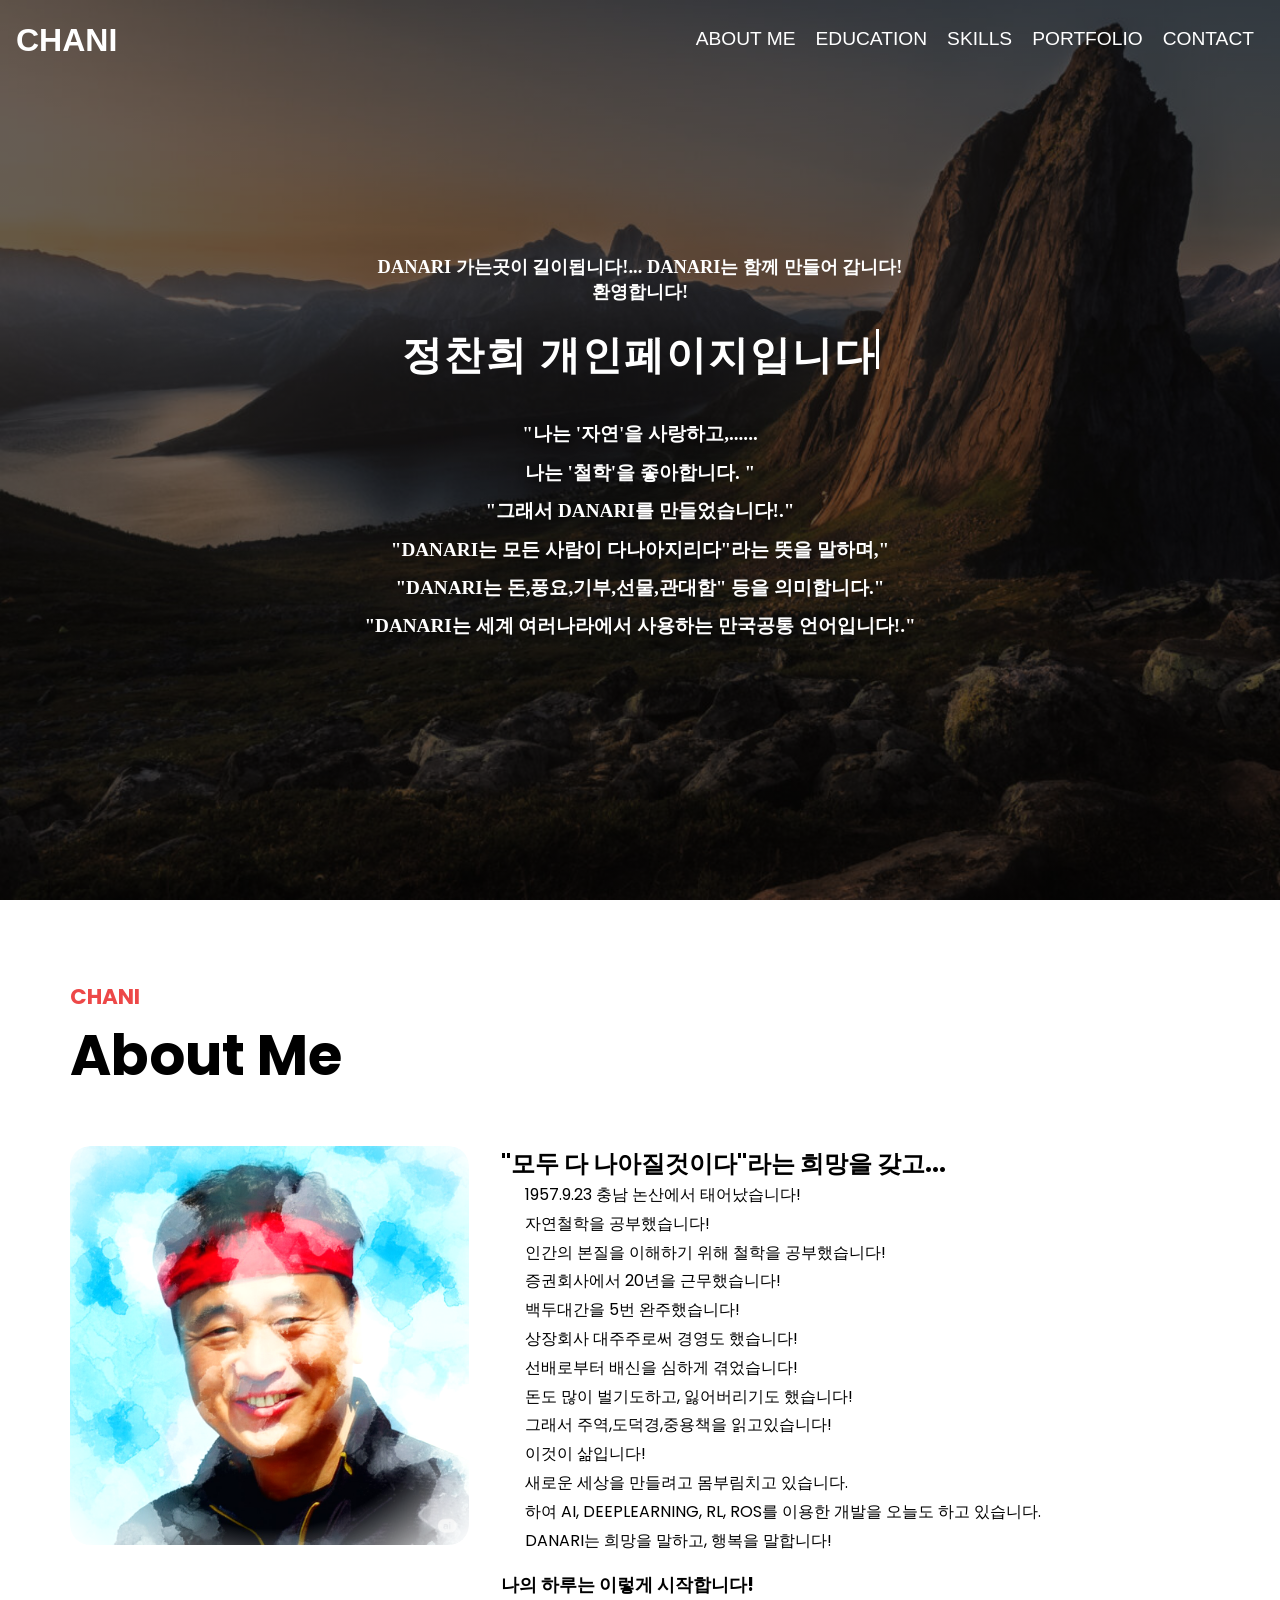
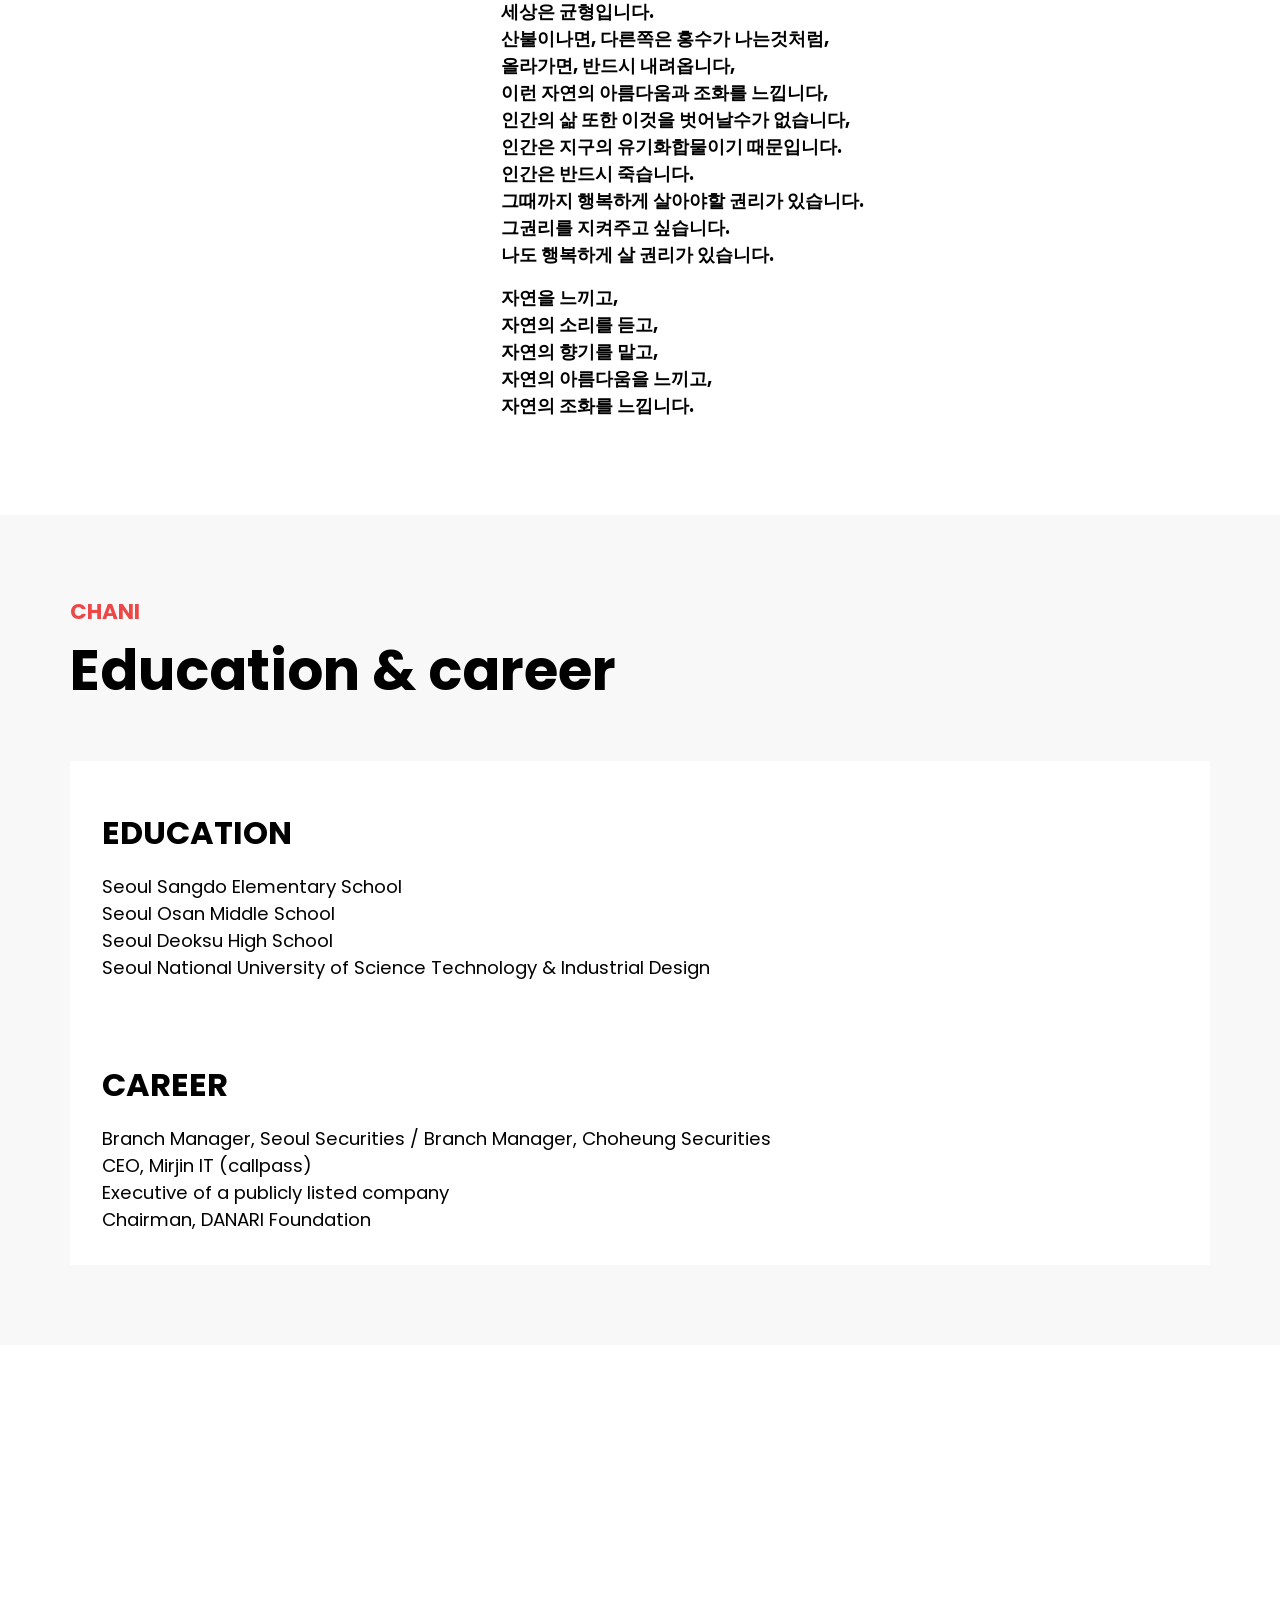
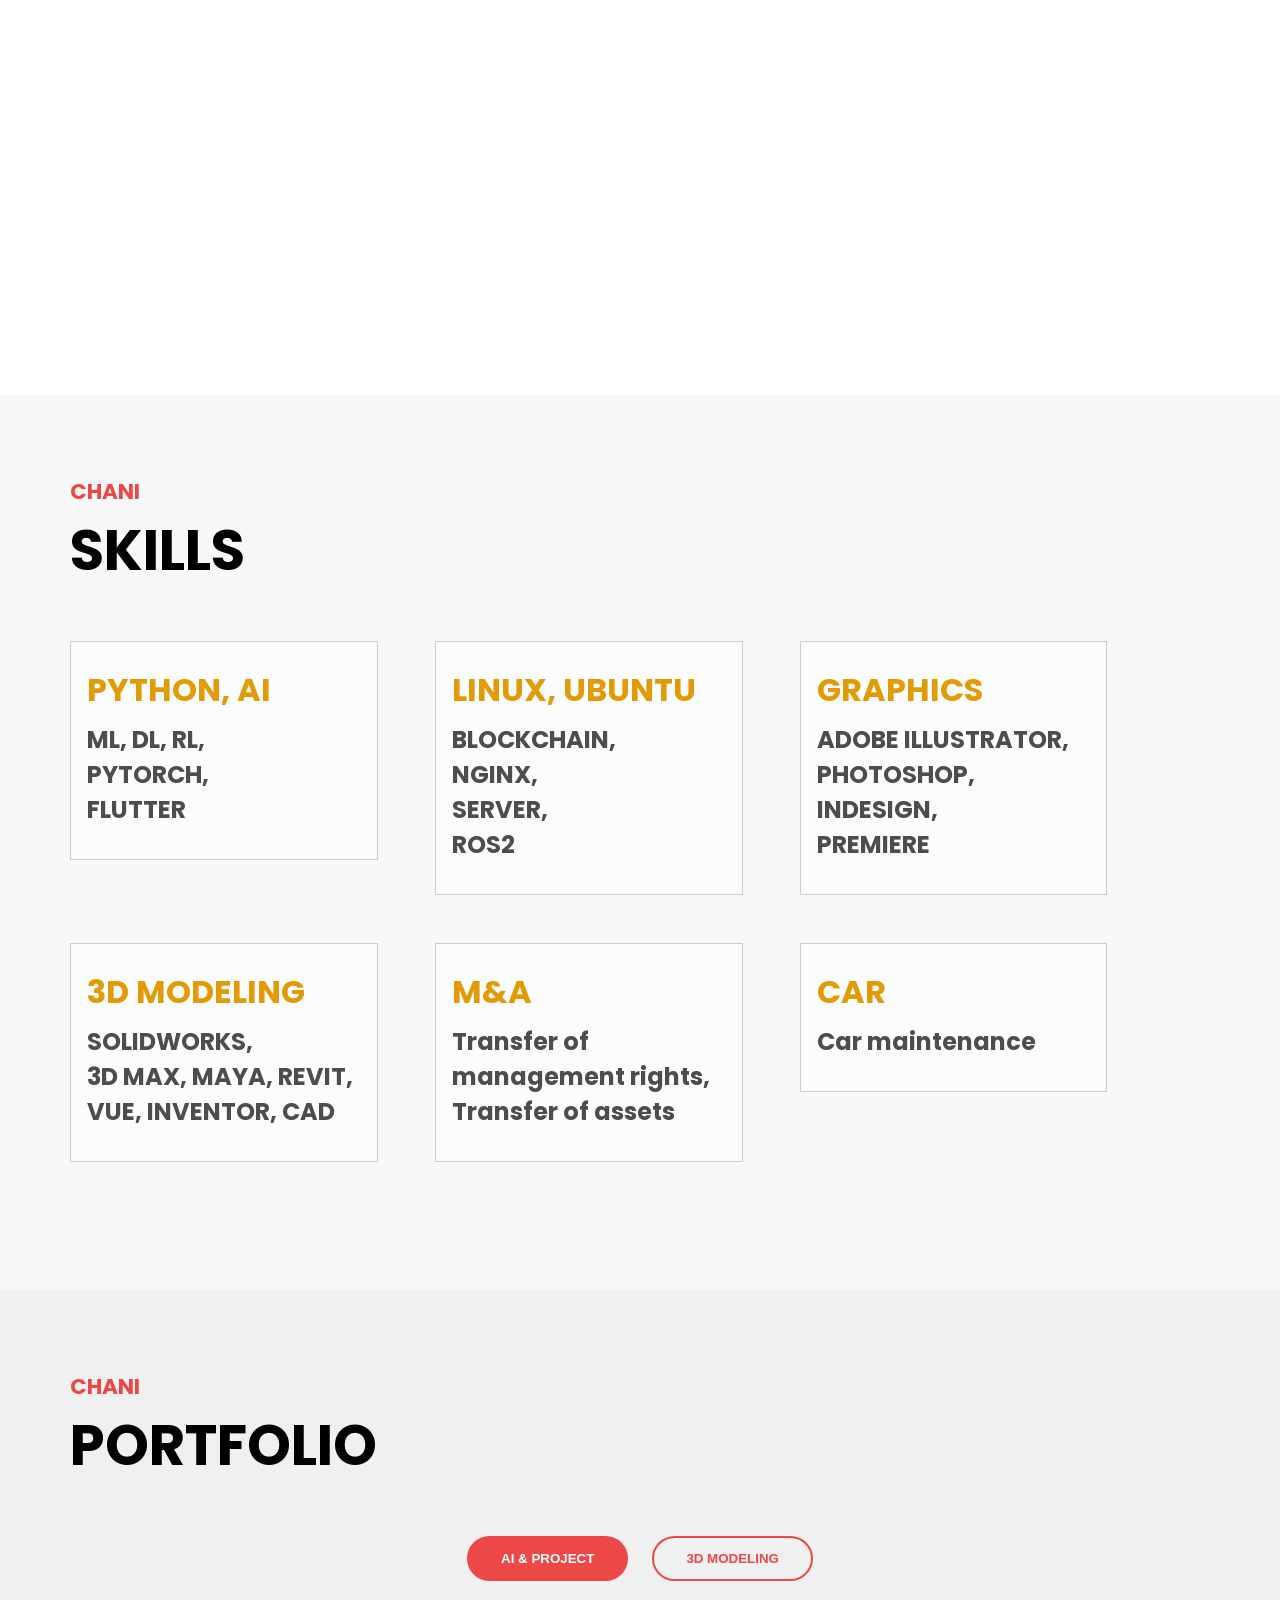
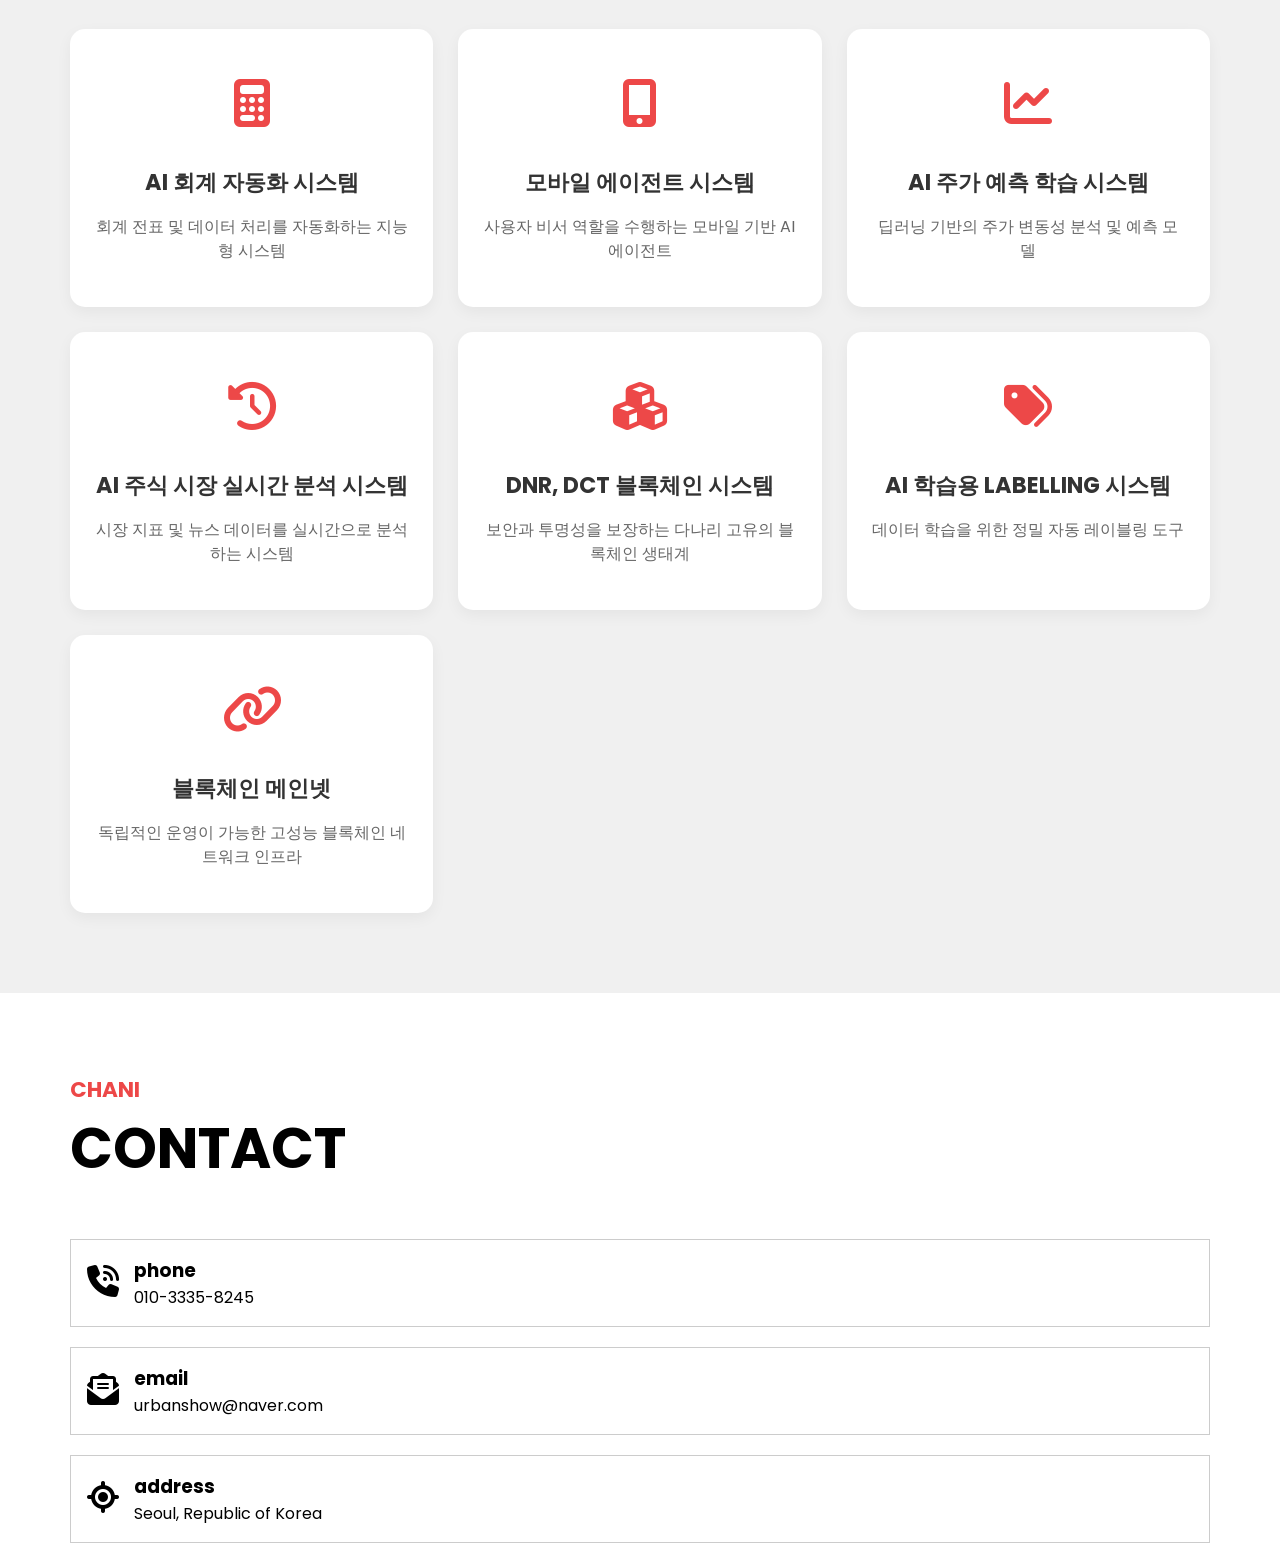
==== commit f7211e54: "Add files via upload" ====
--- a/index.html
+++ b/index.html
@@ -1,5 +1,5 @@
 <!DOCTYPE html>
-<html lang="zxx">
+<html lang="ko">
 <head>
   <meta charset="UTF-8">
   <meta http-equiv="X-UA-Compatible" content="IE=edge">
@@ -12,253 +12,362 @@
   <link rel="stylesheet" href="https://cdnjs.cloudflare.com/ajax/libs/font-awesome/6.1.1/css/all.min.css" integrity="sha512-KfkfwYDsLkIlwQp6LFnl8zNdLGxu9YAA1QvwINks4PhcElQSvqcyVLLD9aMhXd13uQjoXtEKNosOWaZqXgel0g==" crossorigin="anonymous" referrerpolicy="no-referrer" />
   <link rel="stylesheet" href="style.css">
 </head>
-  <body>
-    <!-- header -->
-    <header>
-      <div class="container">
-        <h1>
-          <button data-animation-scroll="true" data-target="#main">CHANI</button>
-        </h1>
-        <nav>
+<body>
+  <!-- header -->
+  <header>
+    <div class="container">
+      <h1>
+        <button data-animation-scroll="true" data-target="#main">CHANI</button>
+      </h1>
+      <nav>
+        <ul>
+          <li>
+            <button data-animation-scroll="true" data-target="#about">
+              ABOUT ME
+            </button>
+          </li>
+          <li>
+            <button data-animation-scroll="true" data-target="#features">
+              EDUCATION
+            </button>
+          </li>
+          <li>
+            <button data-animation-scroll="true" data-target="#coinpurpose">
+              SKILLS
+            </button>
+          </li>
+          <li>
+            <button data-animation-scroll="true" data-target="#portfolio">
+              PORTFOLIO
+            </button>
+          </li>
+          <li>
+            <button data-animation-scroll="true" data-target="#contact">
+              CONTACT
+            </button>
+          </li>
+        </ul>
+      </nav>
+    </div>
+  </header>
+  <!-- //end header -->
+
+  <!-- main -->
+  <main id="main">
+    <div class="container">
+      <h4>DANARI 가는곳이 길이됩니다!... DANARI는 함께 만들어 갑니다!</h4>
+      <h4>환영합니다!</h4>
+      <h2 class="active"> <span></span></h2>
+      <p>
+        <strong>"나는 '자연'을 사랑하고,......</strong>
+        <strong>나는 '철학'을 좋아합니다. "</strong>
+        <strong>"그래서 DANARI를 만들었습니다!."</strong>
+        <strong>"DANARI는 모든 사람이 다나아지리다"라는 뜻을 말하며,"</strong>
+        <strong>"DANARI는 돈,풍요,기부,선물,관대함" 등을 의미합니다."</strong>
+        <strong>"DANARI는 세계 여러나라에서 사용하는 만국공통 언어입니다!."</strong>
+      </p>
+      <!-- <button class="download">DOWNLOAD CV</button>
+      <button class="mouse"><i class="fa-solid fa-computer-mouse"></i></button> -->
+    </div>
+  </main>
+  <!-- //end main -->
+
+  <!-- About Me -->
+  <section id="about" class="about">
+    <div class="container">
+      <div class="title">
+        <h4>CHANI</h4>
+        <h2>About Me</h2>
+      </div>
+      <div class="about-self">
+        <div class="left">
+          <img src="images/me_alone.jpg" alt="정찬희 프로필 사진">
+        </div>
+        <div class="right">
+          <h2>"모두 다 나아질것이다"라는 희망을 갖고...</h2>
           <ul>
-            <li>
-              <button data-animation-scroll="true" data-target="#about">
-                ABOUT ME
-              </button>
-            </li>
-            <li>
-              <button data-animation-scroll="true" data-target="#features">
-                EDUCATION
-              </button>
-            </li>
-            <li>
-              <button data-animation-scroll="true" data-target="#coinpurpose">
-                SKILLS
-              </button>
-            </li>
-            <li>
-              <button data-animation-scroll="true" data-target="#contact">
-                CONTACT
-              </button>
-            </li>
+            <li>1957.9.23 충남 논산에서 태어났습니다!</li>
+            <li>자연철학을 공부했습니다!</li>
+            <li>인간의 본질을 이해하기 위해 철학을 공부했습니다!</li>
+            <li>증권회사에서 20년을 근무했습니다!</li>                           
+            <li>백두대간을 5번 완주했습니다!</li>
+            <li>상장회사 대주주로써 경영도 했습니다!</li>
+            <li>선배로부터 배신을 심하게 겪었습니다!</li>
+            <li>돈도 많이 벌기도하고, 잃어버리기도 했습니다!</li>
+            <li>그래서 주역,도덕경,중용책을 읽고있습니다!</li>
+            <li>이것이 삶입니다!</li> 
+            <li>새로운 세상을 만들려고 몸부림치고 있습니다.</li>
+            <li>하여 AI, DEEPLEARNING, RL, ROS를 이용한 개발을 오늘도 하고 있습니다.</li>
+            <li>DANARI는 희망을 말하고, 행복을 말합니다!</li>
           </ul>
-        </nav>
-      </div>
-    </header>
-    <!-- //end header -->
-    <!-- main -->
-    <main id="main">
-      <div class="container">
-        <h4>환영합니다!</h4>
-        <h2 class="active"> <span></span></h2>
-        <p>"<strong>나는 '자연'을 사랑하고,......</strong><br><strong>나는  '철학'을  좋아합니다. "</strong></p>
-        <!-- <button class="download">DOWNLOAD CV</button>
-        <button class="mouse"><i class="fa-solid fa-computer-mouse"></i></button> -->
-      </div>
-    </main>
-    <!-- //end Main -->
-    <!-- About Me -->
-    <section id="about" class="about">
-      <div class="container">
-        <div class="title">
-          <h4>Who Am I</h4>
-          <h2>About Me</h2>
-        </div>
-        <div class="about-self">
-          <div class="left">
-            <img src="images/me_alone.jpg" alt="">
-          </div>
-          <div class="right">
-            <!-- <h3><strong>DANARI COIN!을 만들었습니다!</strong></h3> -->
-            <h2>"모두 다 나아질것이다"라는 희망을 갖고...</h2>
-            <ul>
-              <li>1957.9.23 충남 논산에서 태어났습니다!</li>
-              <li>자연철학을 공부했습니다!</li>
-              <li>인간의 본질을 이해하기 위해 철학을 공부했습니다!</li>
-              <li>증권회사를 다녔습니다!</li>                           
-              <li>백두대간을 5번 완주했습니다! </li>
-              <li>주역,도덕경,중용책을 읽고있습니다!</li>
-              
-              <li>
-                <strong>나의 하루는 이렇게 시작합니다!</strong>
-                
-                <p><strong>자연을 느끼고</strong>,<br>
-                <strong>자연의 소리를 듣고</strong>,<br>
-                <strong>자연의 향기를 맡고</strong>,<br>
-                <strong>자연의 아름다움을 느끼고</strong>,<br>
-                <strong>자연의 조화를 느낍니다</strong>,<br>
-                
-            
-            <!-- <div class="social">
-              <a href="#">
-                <i class="fa-brands fa-facebook"></i>
-              </a>
-              <a href="#">
-                <i class="fa-brands fa-instagram"></i>
-              </a>
-              <a href="#">
-                <i class="fa-brands fa-twitch"></i>
-              </a>
-              <a href="#">
-                <i class="fa-brands fa-youtube"></i>
-              </a>
-            </div> -->
-          </div>
-        </div>
-      </div>
-    </section>
-    <!-- end About Me -->
-    <!-- What I Do -->
-    <section id="features" class="do">
-      <div class="container">
-        <div class="title">
-          <h4>CHANI</h4>
-          <h2>Education & career</h2>
-        </div>
-        <div class="do-me">                
-          <div class="do-inner">
-            <!-- <div class="icon">
-              <i class="fa-brands fa-html5"></i>
-            </div> -->
-            <div class="content" >
-              <!-- <a href="whatido\danari.html" target="_blank"> -->
-                <h3>EDUCAITON</h3>
-                <p>서울상도초등학교<br>
-                  서울오산중학교<br>서울덕수고등학교<br>
-                서울과학기술대학교 졸업</p>
-              <!-- </a> -->
-            </div>
-          </div>        
-          <div class="do-inner">
-            
-            <!-- <div class="icon">
-              <i class="fa-brands fa-css3-alt"></i>        
-            </div> -->
-            <div class="content">
-              <!-- <a href="whatido\talent.html" target="_blank"> -->
-                <h3>CAREER</h3>
-                <p>증권사지점장<br>IT CEO <br>상장회사 경영자</p>            
-              <!-- </a> -->
-            </div>
-            
-          </div>
-          
-          
-        </div>
-      </div>  
-    </section>
-    <!-- //end What I Do -->
-    <!-- Background -->
-    <div class="bg"></div>
-    <!-- //end Background-->
-    <!-- coinpurpose -->
-    <section id="coinpurpose" class="coinpurpose">
-      <div class="container">
-        <div class="title">
-          <h4>CHANI</h4>
-          <h2>SKILLS</h2>
-        </div>
-        <div class="coinpurpose-me">
-          <div class="coinpurpose-inner">
-            <h3><strong>PYTHON</strong></h3>
-            <h3>ML,<br>DL,<br>NGINX,<br>PYTORCH,<br>FLASK</h3>
-           
-          </div>
-          <div class="coinpurpose-inner">
-            <h3><strong>LINUX</strong></h3>
-            <h3>BLOCKCHAIN,<br>SERVER</h3>
-            
-          </div>
-          <div class="coinpurpose-inner">
-            
-            <h3><strong>GRAPHICS</strong></h3>
-            <h3>ILLUSTOR, <br>ADOBE PHOTOSHOP, <br>ADOBE INDESIGN,<br> ADOBE</h3>
-            
-          </div>
-          <div class="coinpurpose-inner">            
-           
-            <h3><strong>3D MODELING</strong></h3>
-            <h3>SOLIDWORKS, <br>3D MAX,<br> 3D MAYA,<br> INVENTOR,<br> REVIT, <br>3DCAD</h3>
-          
-          </div>
-          <div class="coinpurpose-inner">            
-            
-            <h3><strong>CAR</strong></h3>
-            <h3>Car maintenance</h3>
-            
-          </div>
-          <div class="coinpurpose-inner">            
-            
-            <h3><strong>M&A</strong></h3>
-            <h3>Transfer of management rights, <br> Transfer of assets</h3>   
-            
-          </div>
-        </div>
-      </div>
-    </section>
-    <!-- //end coinpurpose -->
-    <!-- Contact With Me -->
-    <section id="contact" class="contact">
-      <div class="container">
-        <div class="title">
-          <h4>CONTACT</h4>
-          <h2>Contact With Me</h2>
-        </div>
-        <div class="contact-me">
-          <div class="left">
-            <div class="card">
-              <div class="icon">
-                <i class="fa-solid fa-phone-volume"></i>
-              </div>
-              <div class="info-text">
-                <h3>phone</h3>
-                <p>010-3335-8245</p>
-              </div>
-            </div>
-            <div class="card">
-              <div class="icon">
-                <i class="fa-solid fa-envelope-open-text"></i>
-              </div>
-              <div class="info-text">
-                <h3>email</h3>
-                <p>urbanshow@naver.com</p>
-              </div>
-            </div>
-            <div class="card">
-              <div class="icon">
-                <i class="fa-solid fa-location-crosshairs"></i>
-              </div>
-              <div class="info-text">
-                <h3>address</h3>
-                <p>Seoul, Republic of Korea</p>
-              </div>
-            </div>
-          </div>
-          <!-- <div class="right">
-            <form action="#">
-              <div class="form-group">
-                <label for="name">name</label>
-                <input type="text" id="name">
-              </div>
-              <div class="form-group">
-                <label for="email">email</label>
-                <input type="text" id="email">
-              </div>
-              <div class="form-group">
-                <label for="msg">message</label>
-                <textarea id="msg"></textarea>
-              </div>
-              
-            </form>
-            <button>send</button>
-          </div> -->
-        </div>
-      </div>
-    </section>
-    
-    
-    <!-- end Contact With Me -->
-    <!-- script 태그는 수정하지 않습니다. -->
-    <script src="script.js"></script>
-  </body>
+          <p>
+            <strong>나의 하루는 이렇게 시작합니다!</strong><br>                 
+            <strong>세상은 균형입니다.</strong><br>
+            <strong>산불이나면, 다른쪽은 홍수가 나는것처럼,</strong><br>
+            <strong>올라가면, 반드시 내려옵니다,</strong><br>
+            <strong>이런 자연의 아름다움과 조화를 느낍니다,</strong><br>
+            <strong>인간의 삶 또한 이것을 벗어날수가 없습니다,</strong><br>
+            <strong>인간은 지구의 유기화합물이기 때문입니다.</strong><br>
+            <strong>인간은 반드시 죽습니다.</strong><br>
+            <strong>그때까지 행복하게 살아야할 권리가 있습니다.</strong><br>
+            <strong>그권리를 지켜주고 싶습니다.</strong><br>
+            <strong>나도 행복하게 살 권리가 있습니다.</strong>
+          </p>
+          <p>
+            <strong>자연을 느끼고,</strong><br>
+            <strong>자연의 소리를 듣고,</strong><br>
+            <strong>자연의 향기를 맡고,</strong><br>
+            <strong>자연의 아름다움을 느끼고,</strong><br>
+            <strong>자연의 조화를 느낍니다.</strong>
+          </p>
+        </div>
+      </div>
+    </div>
+  </section>
+  <!-- //end About Me -->
+
+  <!-- Education & Career -->
+  <section id="features" class="do">
+    <div class="container">
+      <div class="title">
+        <h4>CHANI</h4>
+        <h2>Education & career</h2>
+      </div>
+      <div class="do-me">                
+        <div class="do-inner">
+          <div class="content">
+            <h3>EDUCATION</h3>
+            <p>
+              Seoul Sangdo Elementary School<br>
+Seoul Osan Middle School<br>
+Seoul Deoksu High School<br>
+Seoul National University of Science Technology & Industrial Design
+            </p>
+          </div>
+        </div>        
+        <div class="do-inner">
+          <div class="content">
+            <h3>CAREER</h3>
+            <p>
+Branch Manager, Seoul Securities / Branch Manager, Choheung Securities<br>
+CEO, Mirjin IT (callpass)<br>
+Executive of a publicly listed company<br>
+Chairman, DANARI Foundation
+            </p>
+          </div>
+        </div>
+      </div>
+    </div>  
+  </section>
+  <!-- //end Education & Career -->
+
+  <!-- Background -->
+  <div class="bg"></div>
+  <!-- //end Background -->
+
+  <!-- SKILLS -->
+  <section id="coinpurpose" class="coinpurpose">
+    <div class="container">
+      <div class="title">
+        <h4>CHANI</h4>
+        <h2>SKILLS</h2>
+      </div>
+      <div class="coinpurpose-me">
+        <div class="coinpurpose-inner">
+          <h4><strong>PYTHON, AI</strong></h4>
+          <h4>ML, DL, RL,<br>PYTORCH,<br>FLUTTER</h4>
+        </div>
+        
+        <div class="coinpurpose-inner">
+          <h4><strong>LINUX, UBUNTU</strong></h4>
+          <h4>BLOCKCHAIN,<br>NGINX,<br>SERVER,<br>ROS2</h4>
+        </div>
+        
+        <div class="coinpurpose-inner">
+          <h4><strong>GRAPHICS</strong></h4>
+          <h4>ADOBE ILLUSTRATOR,<br>PHOTOSHOP,<br>INDESIGN,<br>PREMIERE</h4>
+        </div>
+        
+        <div class="coinpurpose-inner">
+          <h4><strong>3D MODELING</strong></h4>
+          <h4>SOLIDWORKS,<br>3D MAX, MAYA, REVIT,<br>VUE, INVENTOR, CAD</h4>
+        </div>
+        
+        <div class="coinpurpose-inner"> 
+          <h4><strong>M&A</strong></h4>
+          <h4>Transfer of management rights,<br>Transfer of assets</h4> 
+        </div>
+        
+        <div class="coinpurpose-inner"> 
+          <h4><strong>CAR</strong></h4>
+          <h4>Car maintenance</h4> 
+        </div>
+      </div>
+    </div>
+  </section>
+  <!-- //end SKILLS -->
+
+  <!-- Portfolio -->
+  <section id="portfolio" class="portfolio">
+    <div class="container">
+      <div class="title">
+        <h4>CHANI</h4>
+        <h2>PORTFOLIO</h2>
+      </div>
+      
+      <!-- Portfolio Filters -->
+      <div class="portfolio-filter">
+        <button class="filter-btn active" data-filter="ai">AI & PROJECT</button>
+        <button class="filter-btn" data-filter="3d">3D MODELING</button>
+      </div>
+
+      <div class="portfolio-me">
+        <!-- AI Section -->
+        <div class="portfolio-content ai-content active">
+          <div class="ai-grid">
+            <div class="ai-item">
+              <div class="icon"><i class="fa-solid fa-calculator"></i></div>
+              <h3>AI 회계 자동화 시스템</h3>
+              <p>회계 전표 및 데이터 처리를 자동화하는 지능형 시스템</p>
+            </div>
+            <div class="ai-item">
+              <div class="icon"><i class="fa-solid fa-mobile-screen-button"></i></div>
+              <h3>모바일 에이전트 시스템</h3>
+              <p>사용자 비서 역할을 수행하는 모바일 기반 AI 에이전트</p>
+            </div>
+            <div class="ai-item">
+              <div class="icon"><i class="fa-solid fa-chart-line"></i></div>
+              <h3>AI 주가 예측 학습 시스템</h3>
+              <p>딥러닝 기반의 주가 변동성 분석 및 예측 모델</p>
+            </div>
+            <div class="ai-item">
+              <div class="icon"><i class="fa-solid fa-clock-rotate-left"></i></div>
+              <h3>AI 주식 시장 실시간 분석 시스템</h3>
+              <p>시장 지표 및 뉴스 데이터를 실시간으로 분석하는 시스템</p>
+            </div>
+            <div class="ai-item">
+              <div class="icon"><i class="fa-solid fa-cubes"></i></div>
+              <h3>DNR, DCT 블록체인 시스템</h3>
+              <p>보안과 투명성을 보장하는 다나리 고유의 블록체인 생태계</p>
+            </div>
+            <div class="ai-item">
+              <div class="icon"><i class="fa-solid fa-tags"></i></div>
+              <h3>AI 학습용 LABELLING 시스템</h3>
+              <p>데이터 학습을 위한 정밀 자동 레이블링 도구</p>
+            </div>
+            <div class="ai-item">
+              <div class="icon"><i class="fa-solid fa-link"></i></div>
+              <h3>블록체인 메인넷</h3>
+              <p>독립적인 운영이 가능한 고성능 블록체인 네트워크 인프라</p>
+            </div>
+          </div>
+        </div>
+
+        <!-- 3D Modeling Section -->
+        <div class="portfolio-content d3-content">
+          <div class="d3-grid">
+            <div class="portfolio-inner">
+              <img src="images/portfolio/fireplace.jpg" alt="벽난로">
+              <div class="hover-text"><h3>벽난로 디자인</h3></div>
+            </div>
+            <div class="portfolio-inner">
+              <img src="images/portfolio/living-room.jpg" alt="거실 인테리어">
+              <div class="hover-text"><h3>거실 인테리어</h3></div>
+            </div>
+            <div class="portfolio-inner">
+              <img src="images/portfolio/train-project.jpg" alt="기차 프로젝트">
+              <div class="hover-text"><h3>3D모델링습작</h3></div>
+            </div>
+            <div class="portfolio-inner">
+              <img src="images/portfolio/motor.jpg" alt="모터 제어">
+              <div class="hover-text"><h3>모터 3D 모델링</h3></div>
+            </div>
+            <div class="portfolio-inner">
+              <img src="images/portfolio/mountain-lake.jpg" alt="산속 호수">
+              <div class="hover-text"><h3>산속 호수 풍경</h3></div>
+            </div>
+            <div class="portfolio-inner">
+              <img src="images/portfolio/id-card-1.jpg" alt="신분증 인식">
+              <div class="hover-text"><h3>신분증 인식 시스템</h3></div>
+            </div>
+            <div class="portfolio-inner">
+              <img src="images/portfolio/id-scanner.jpg" alt="신분증 인식기">
+              <div class="hover-text"><h3>신분증 인식 단말기</h3></div>
+            </div>
+            <div class="portfolio-inner">
+              <img src="images/portfolio/scanner-module.jpg" alt="인식기 모듈">
+              <div class="hover-text"><h3>동전인식기 모듈 개발</h3></div>
+            </div>
+            <div class="portfolio-inner">
+              <img src="images/portfolio/sculpture-1.jpg" alt="조형물 디자인">
+              <div class="hover-text"><h3>조형물 디자인</h3></div>
+            </div>
+            <div class="portfolio-inner">
+              <img src="images/portfolio/sculpture-2.jpg" alt="조형물 제작">
+              <div class="hover-text"><h3>조형물 제작</h3></div>
+            </div>
+            <div class="portfolio-inner">
+              <img src="images/portfolio/bathroom-camera.jpg" alt="화장실 카메라">
+              <div class="hover-text"><h3>RESTROOM 3D MODELLING</h3></div>
+            </div>
+          </div>
+        </div>
+      </div>
+    </div>
+  </section>
+  <!-- //end Portfolio -->
+
+  <!-- Image Modal -->
+  <div id="imageModal" class="modal">
+    <span class="close-modal">&times;</span>
+    <img class="modal-content" id="modalImg" alt="확대 이미지">
+    <div id="caption"></div>
+  </div>
+  <!-- //end Image Modal -->
+
+  <!-- Contact With Me -->
+  <section id="contact" class="contact">
+    <div class="container">
+      <div class="title">
+        <h4>CHANI</h4>
+        <h2>CONTACT</h2>
+      </div>
+      <div class="contact-me">
+        <div class="left">
+          <div class="card">
+            <div class="icon">
+              <i class="fa-solid fa-phone-volume"></i>
+            </div>
+            <div class="info-text">
+              <h3>phone</h3>
+              <p>010-3335-8245</p>
+            </div>
+          </div>
+          <div class="card">
+            <div class="icon">
+              <i class="fa-solid fa-envelope-open-text"></i>
+            </div>
+            <div class="info-text">
+              <h3>email</h3>
+              <p>urbanshow@naver.com</p>
+            </div>
+          </div>
+          <div class="card">
+            <div class="icon">
+              <i class="fa-solid fa-location-crosshairs"></i>
+            </div>
+            <div class="info-text">
+              <h3>address</h3>
+              <p>Seoul, Republic of Korea</p>
+            </div>
+          </div>
+        </div>
+      </div>
+    </div>
+  </section>
+  <!-- //end Contact With Me -->
+
+  <!-- script 태그는 수정하지 않습니다. -->
+  <script src="script.js"></script>
+</body>
 </html>
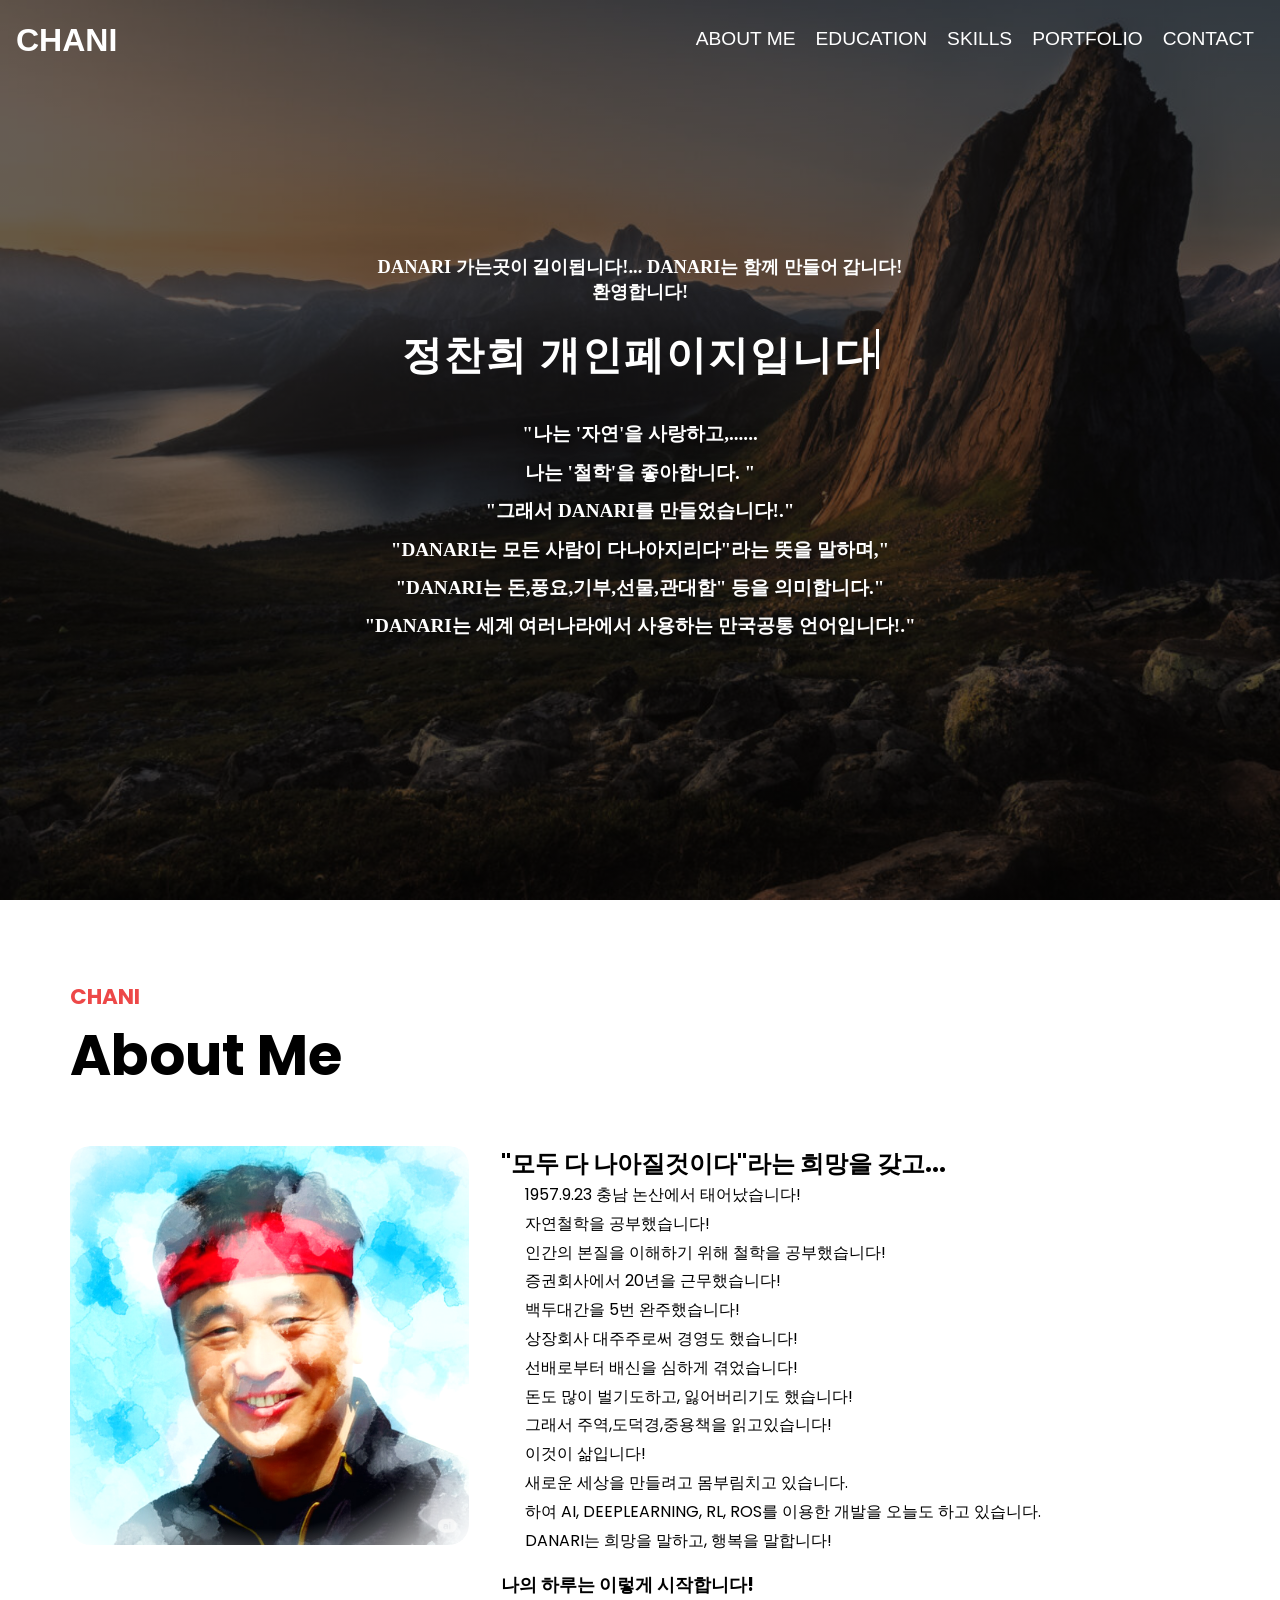
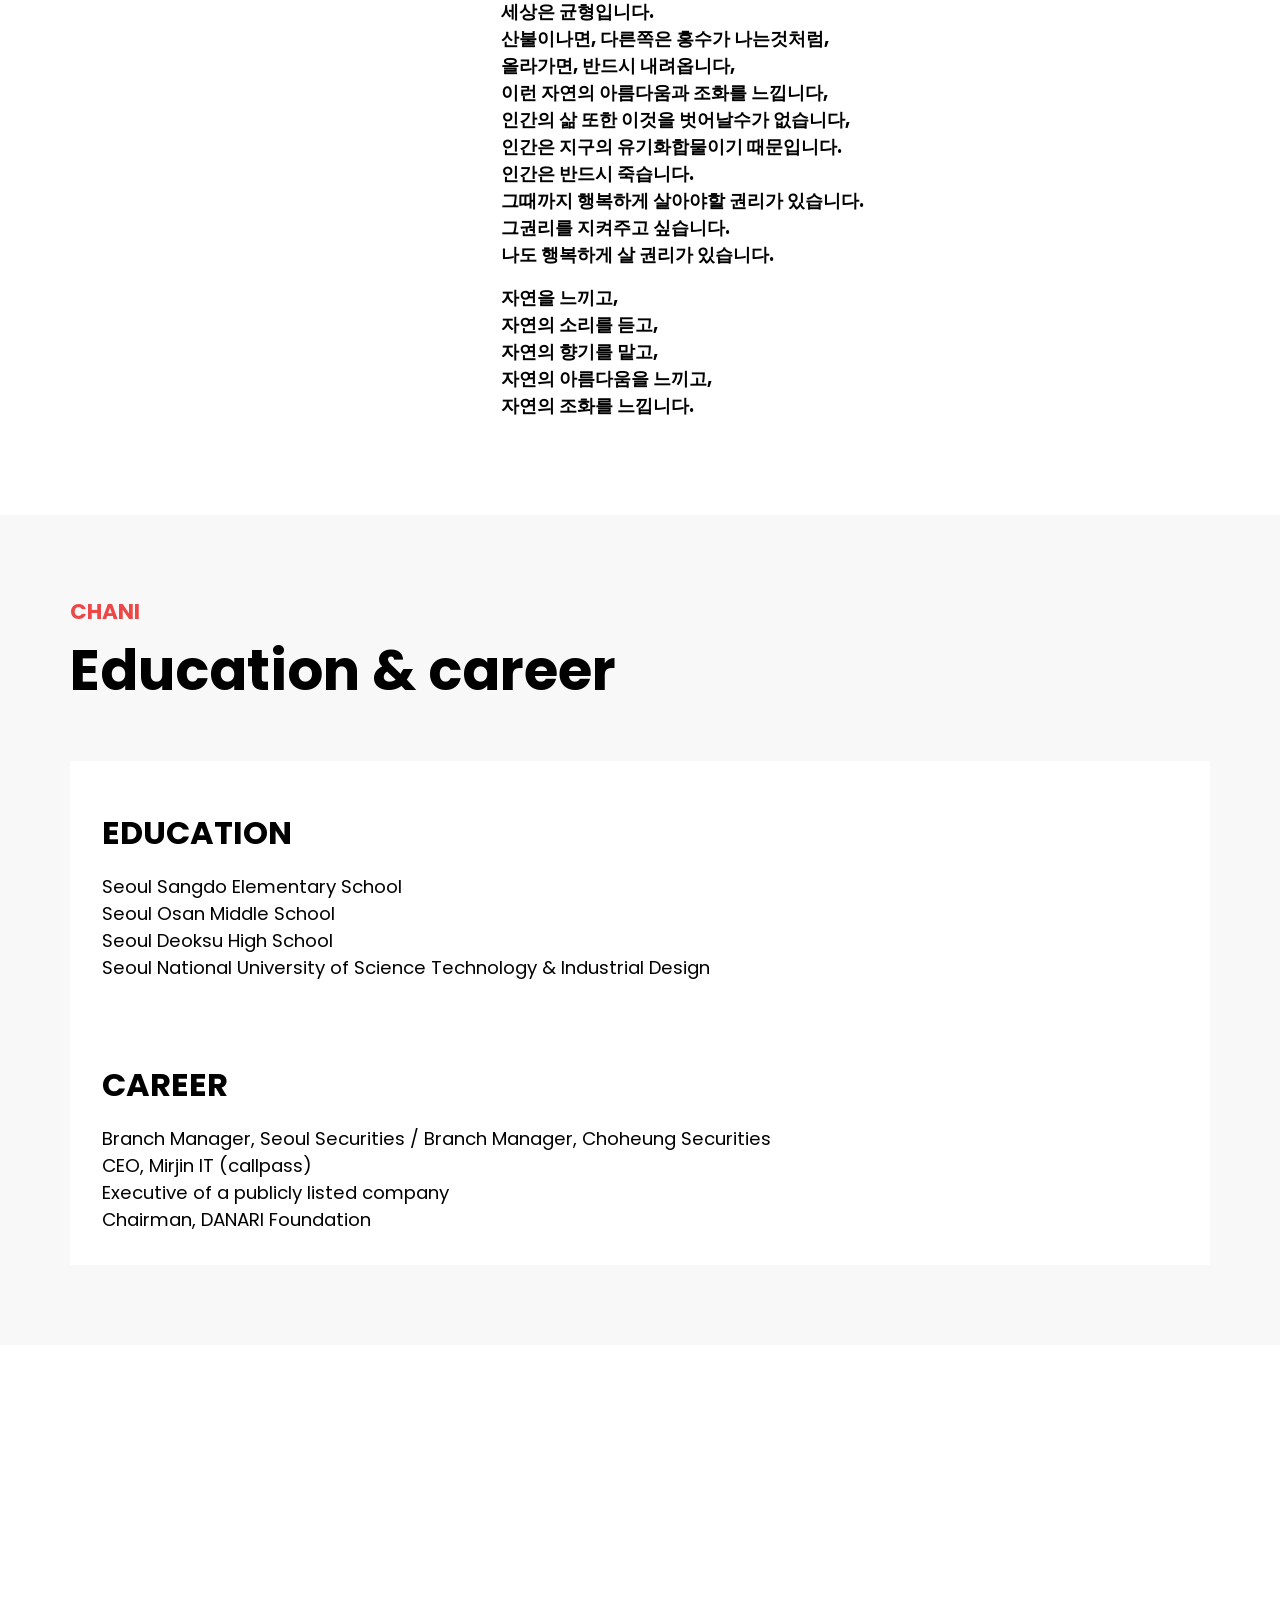
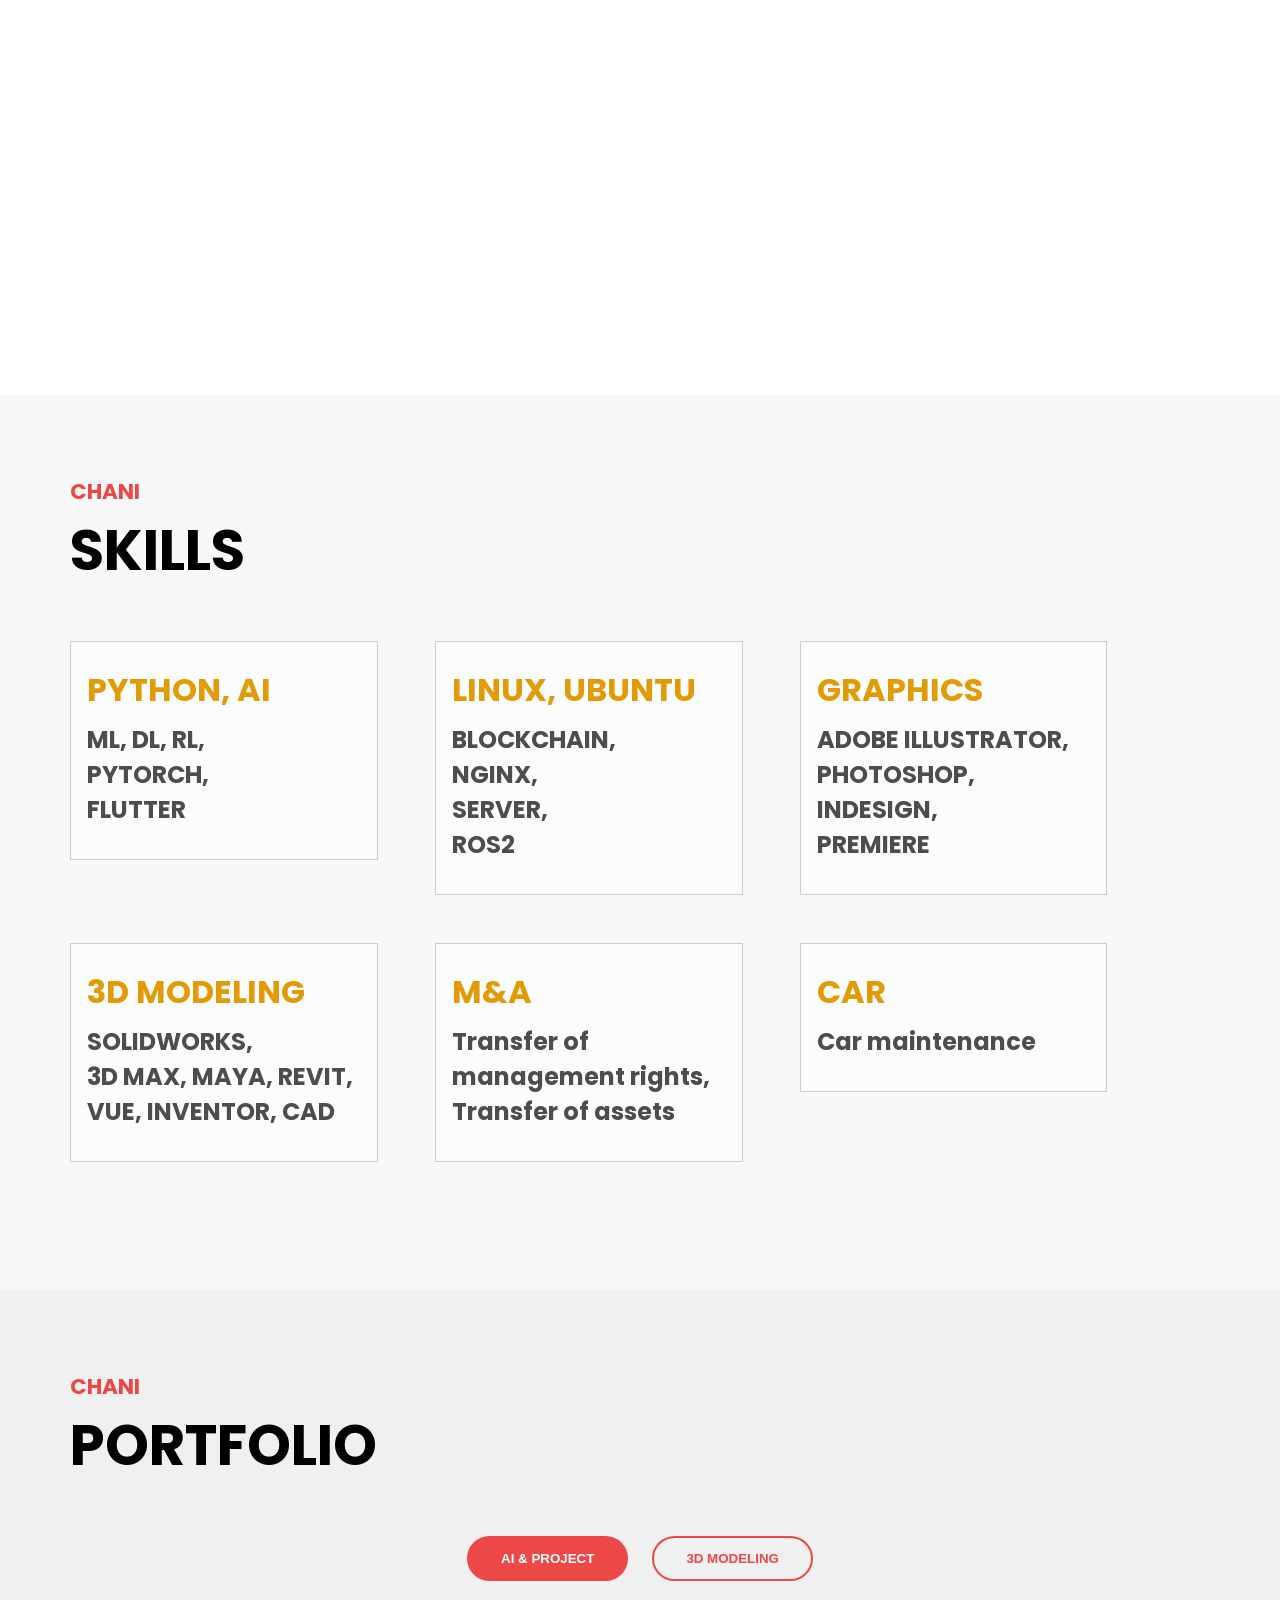
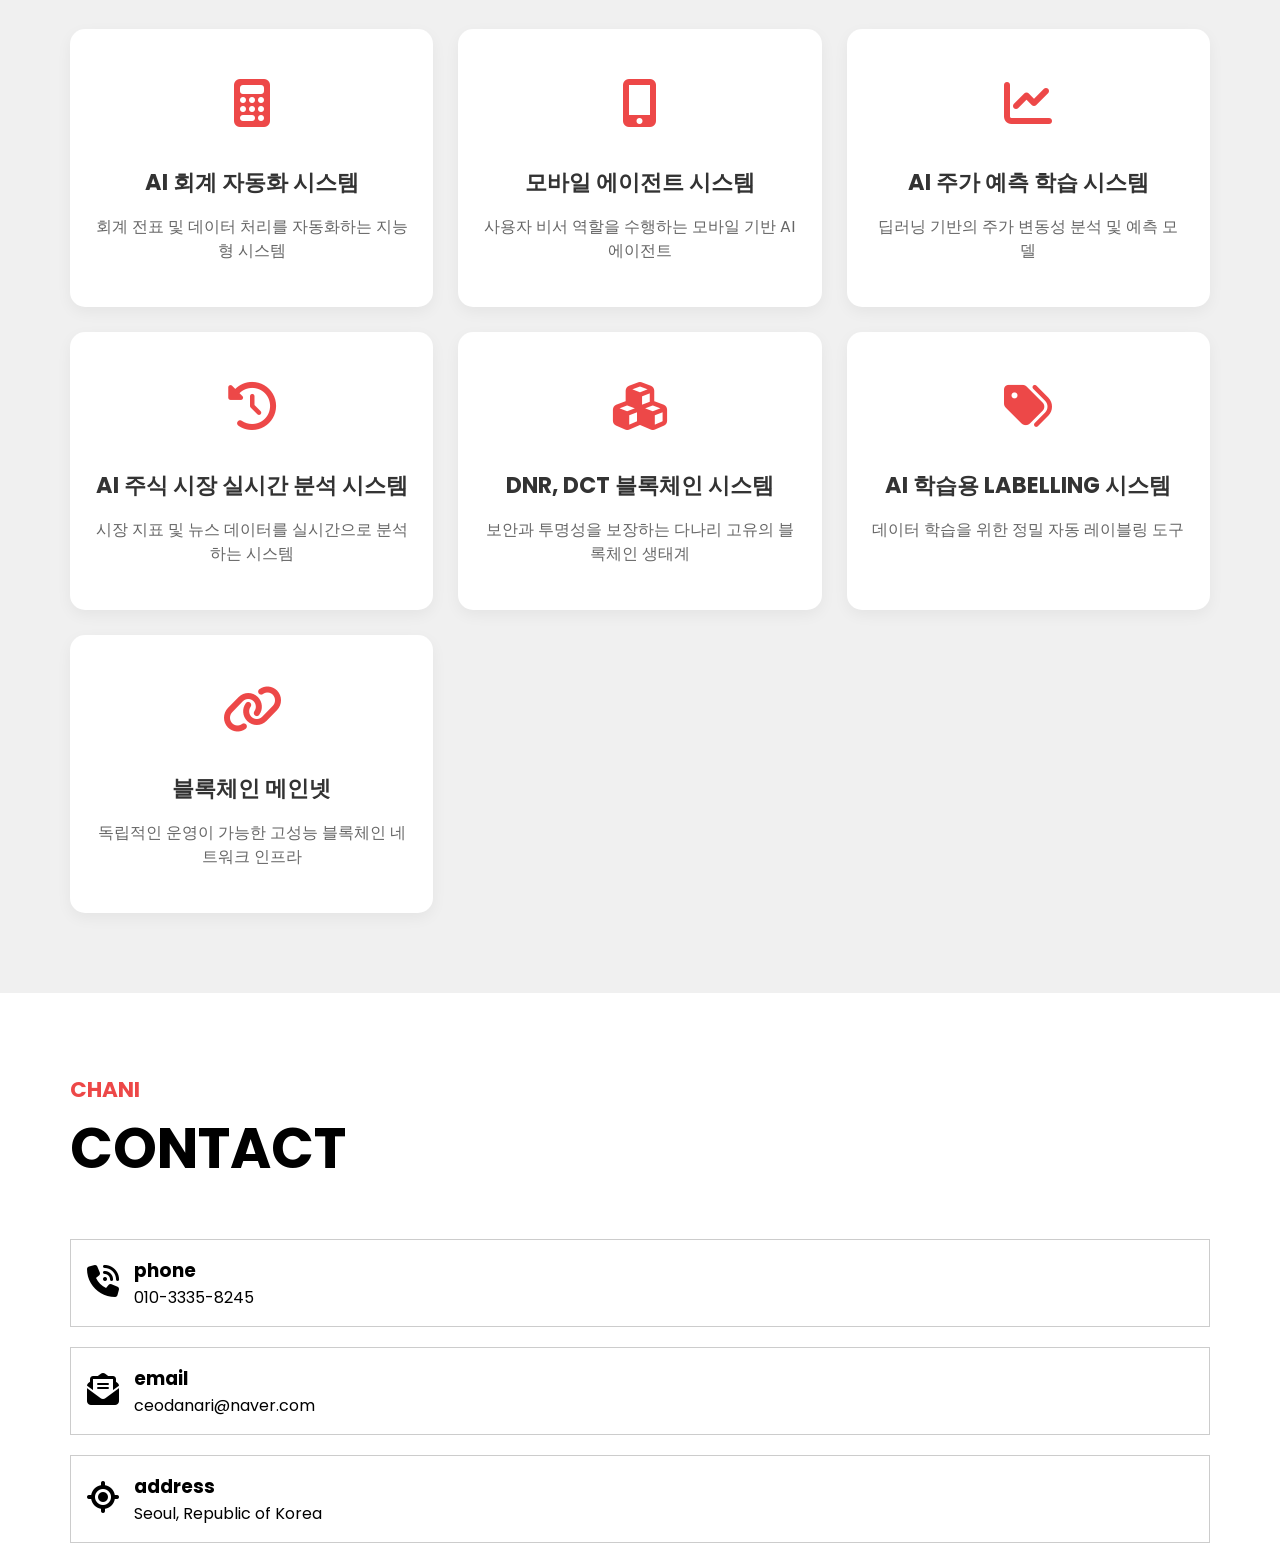
==== commit 184b935a: "Update index.html" ====
--- a/index.html
+++ b/index.html
@@ -349,7 +349,7 @@
             </div>
             <div class="info-text">
               <h3>email</h3>
-              <p>urbanshow@naver.com</p>
+              <p>ceodanari@naver.com</p>
             </div>
           </div>
           <div class="card">
@@ -370,4 +370,4 @@
   <!-- script 태그는 수정하지 않습니다. -->
   <script src="script.js"></script>
 </body>
-</html>+</html>
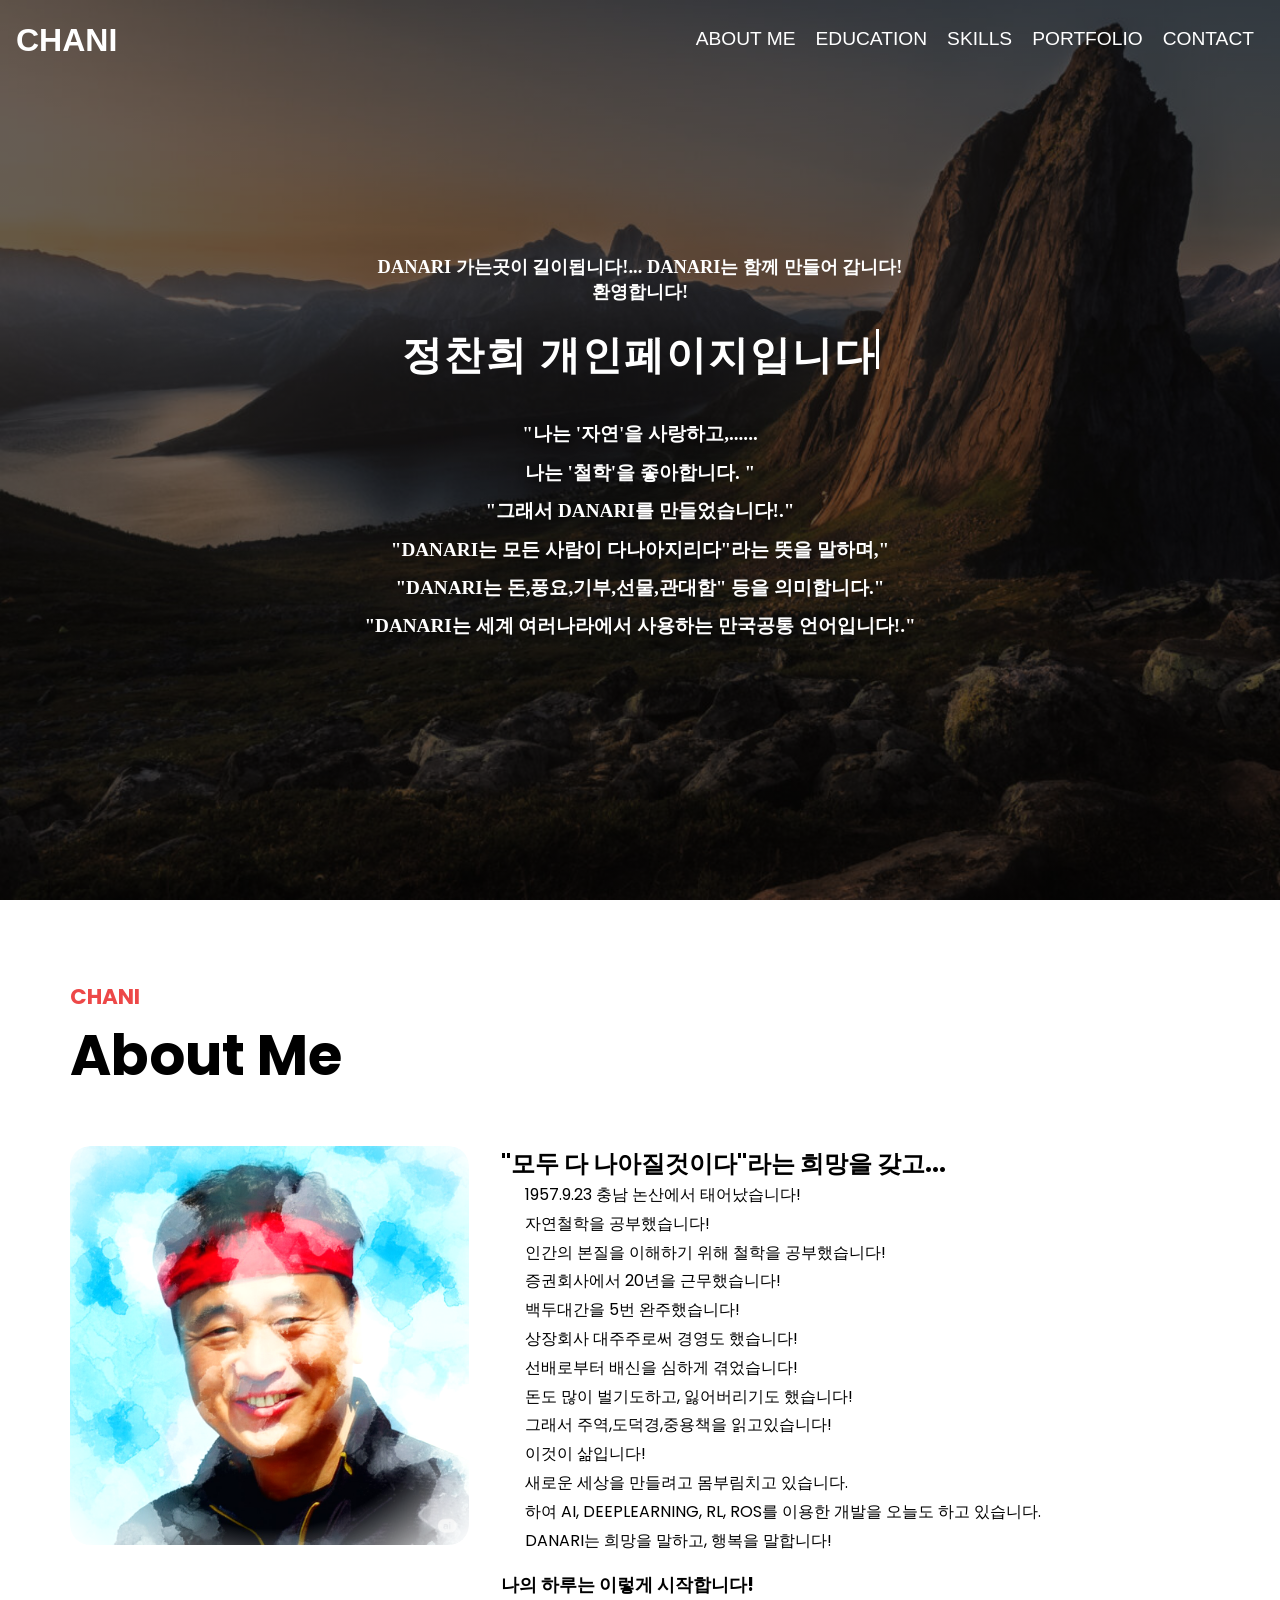
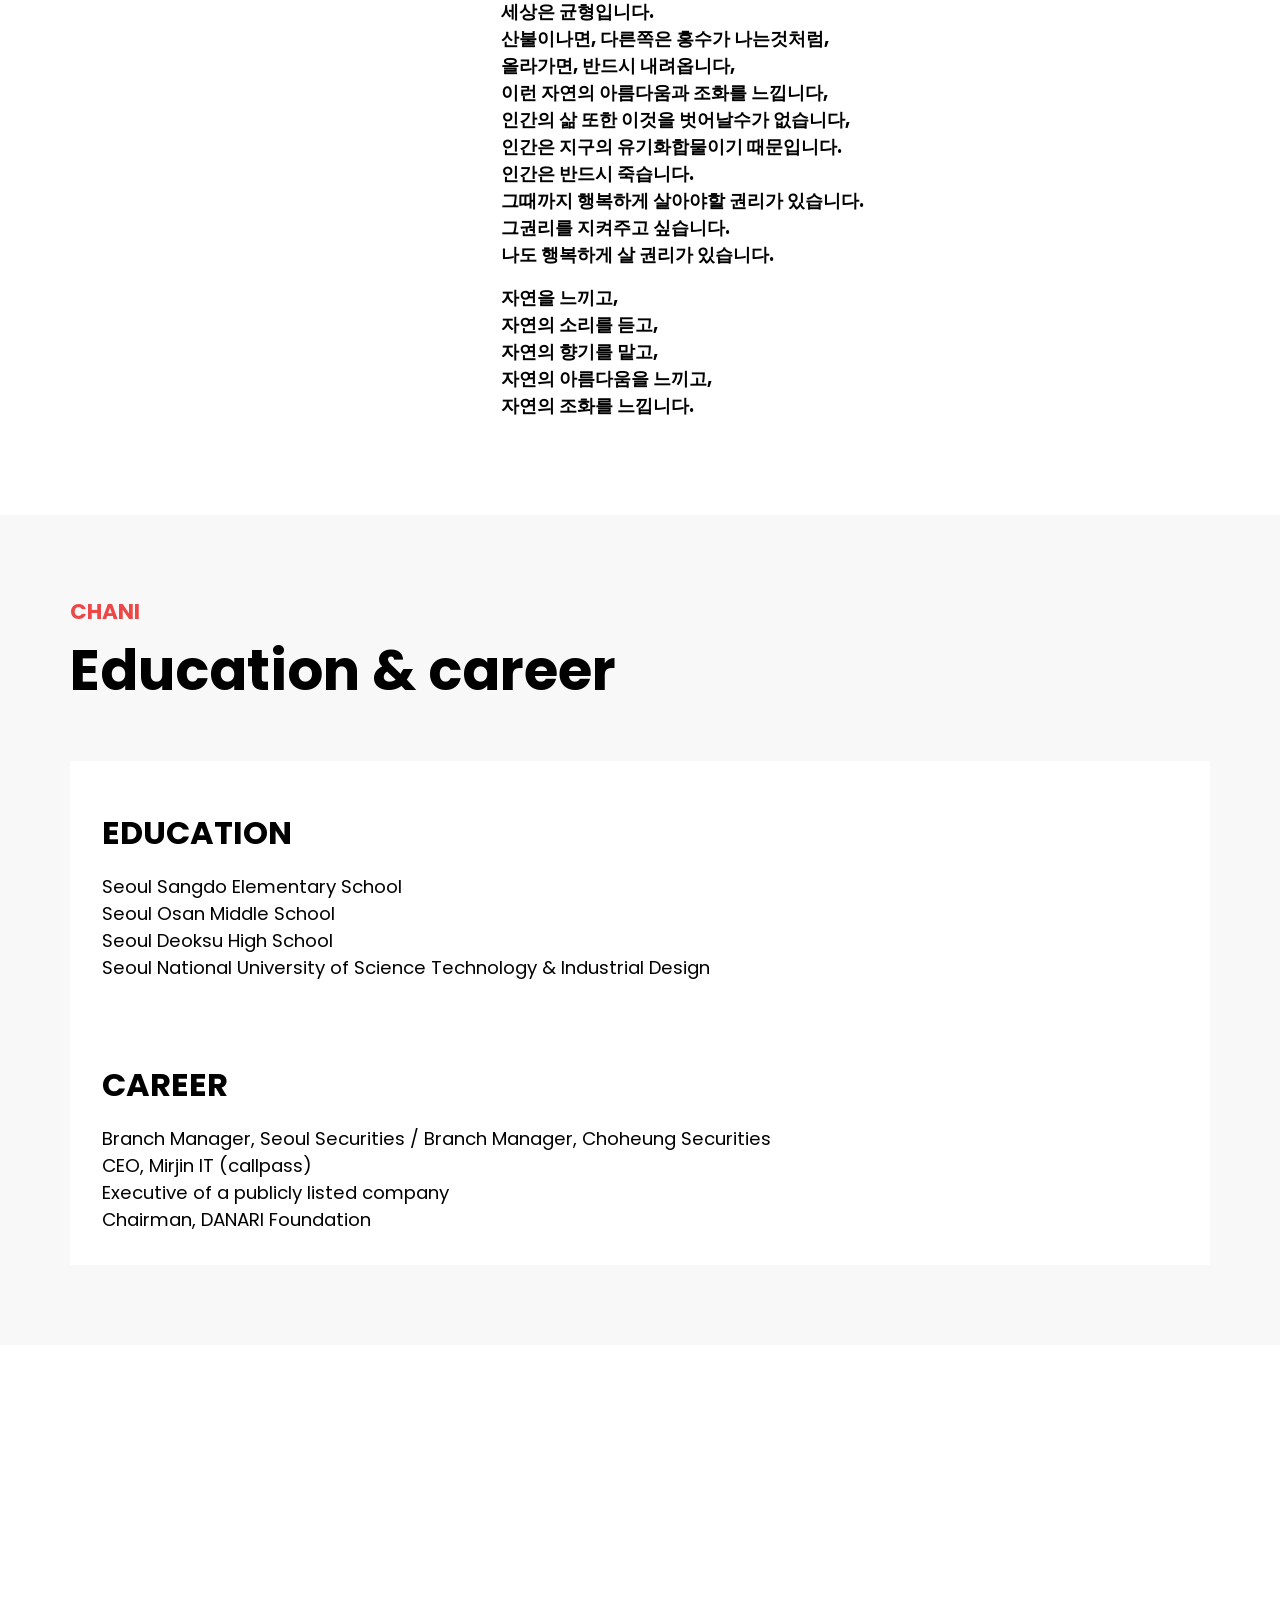
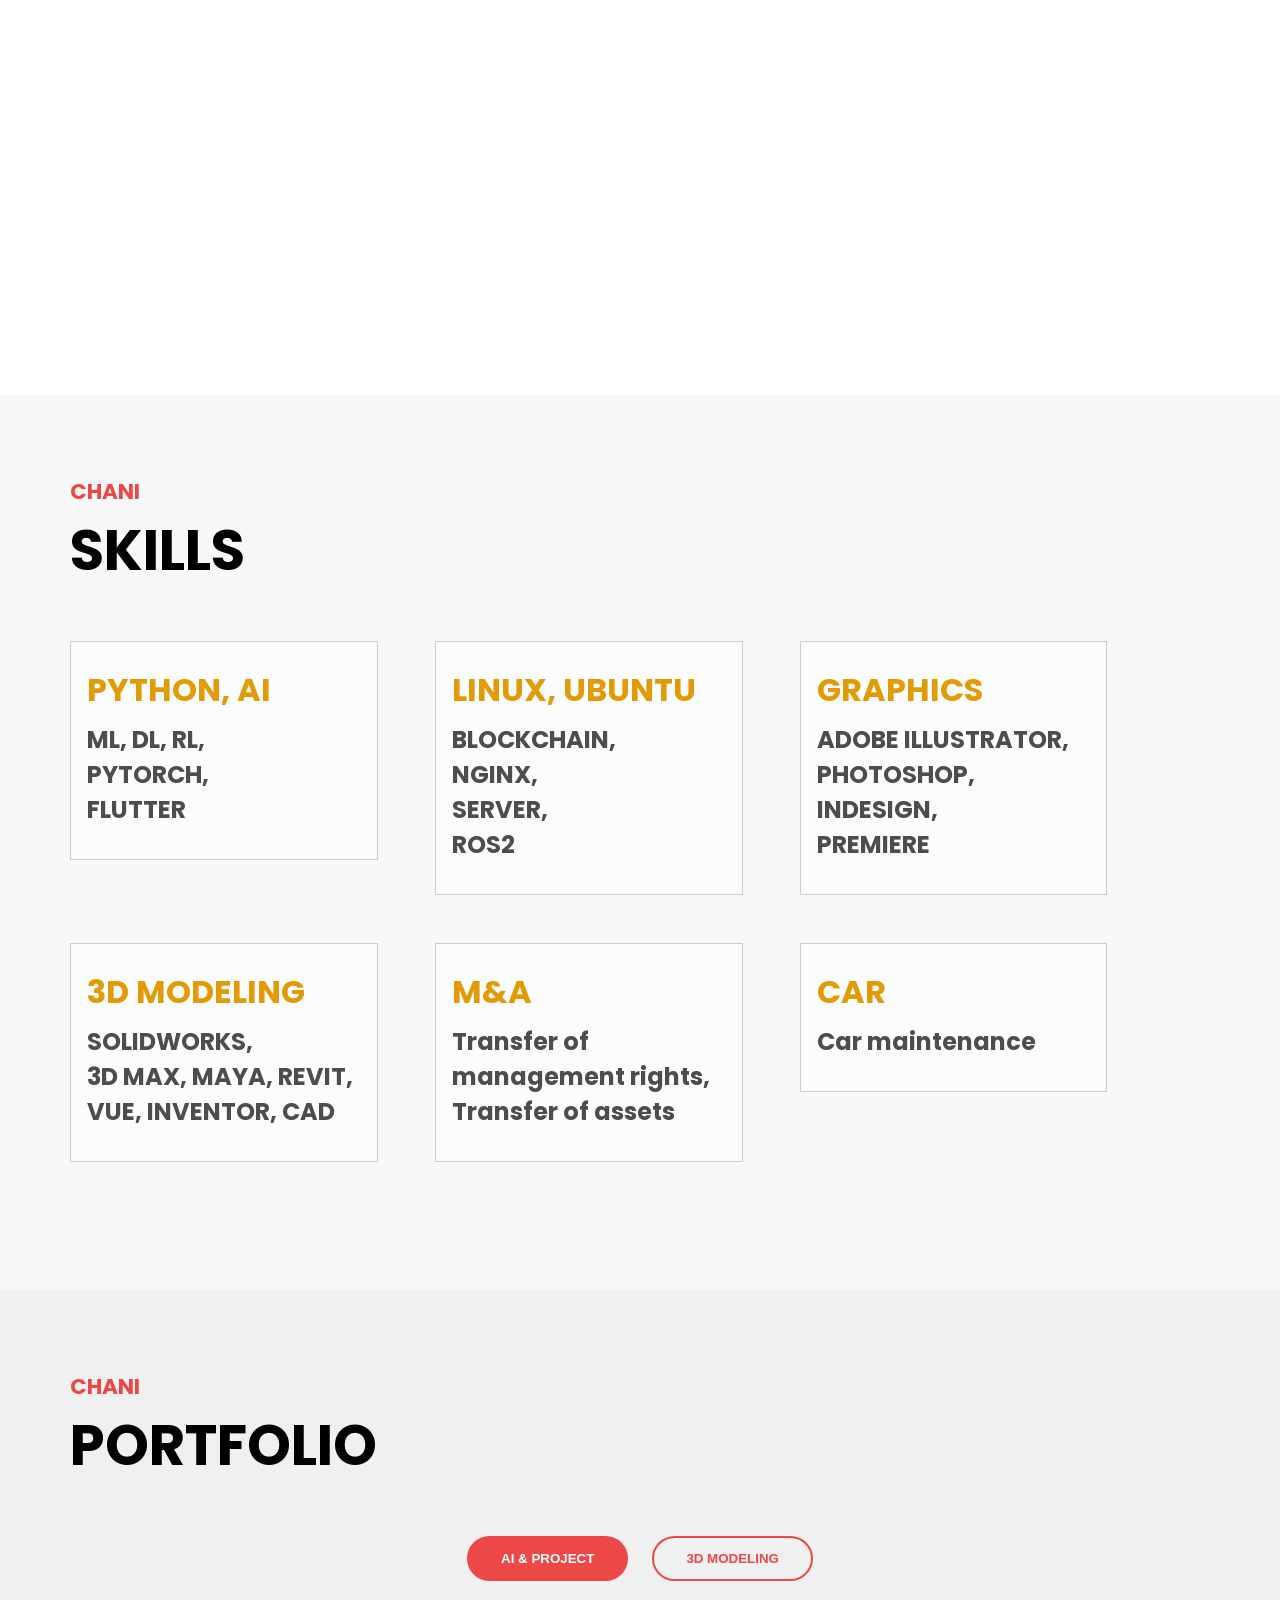
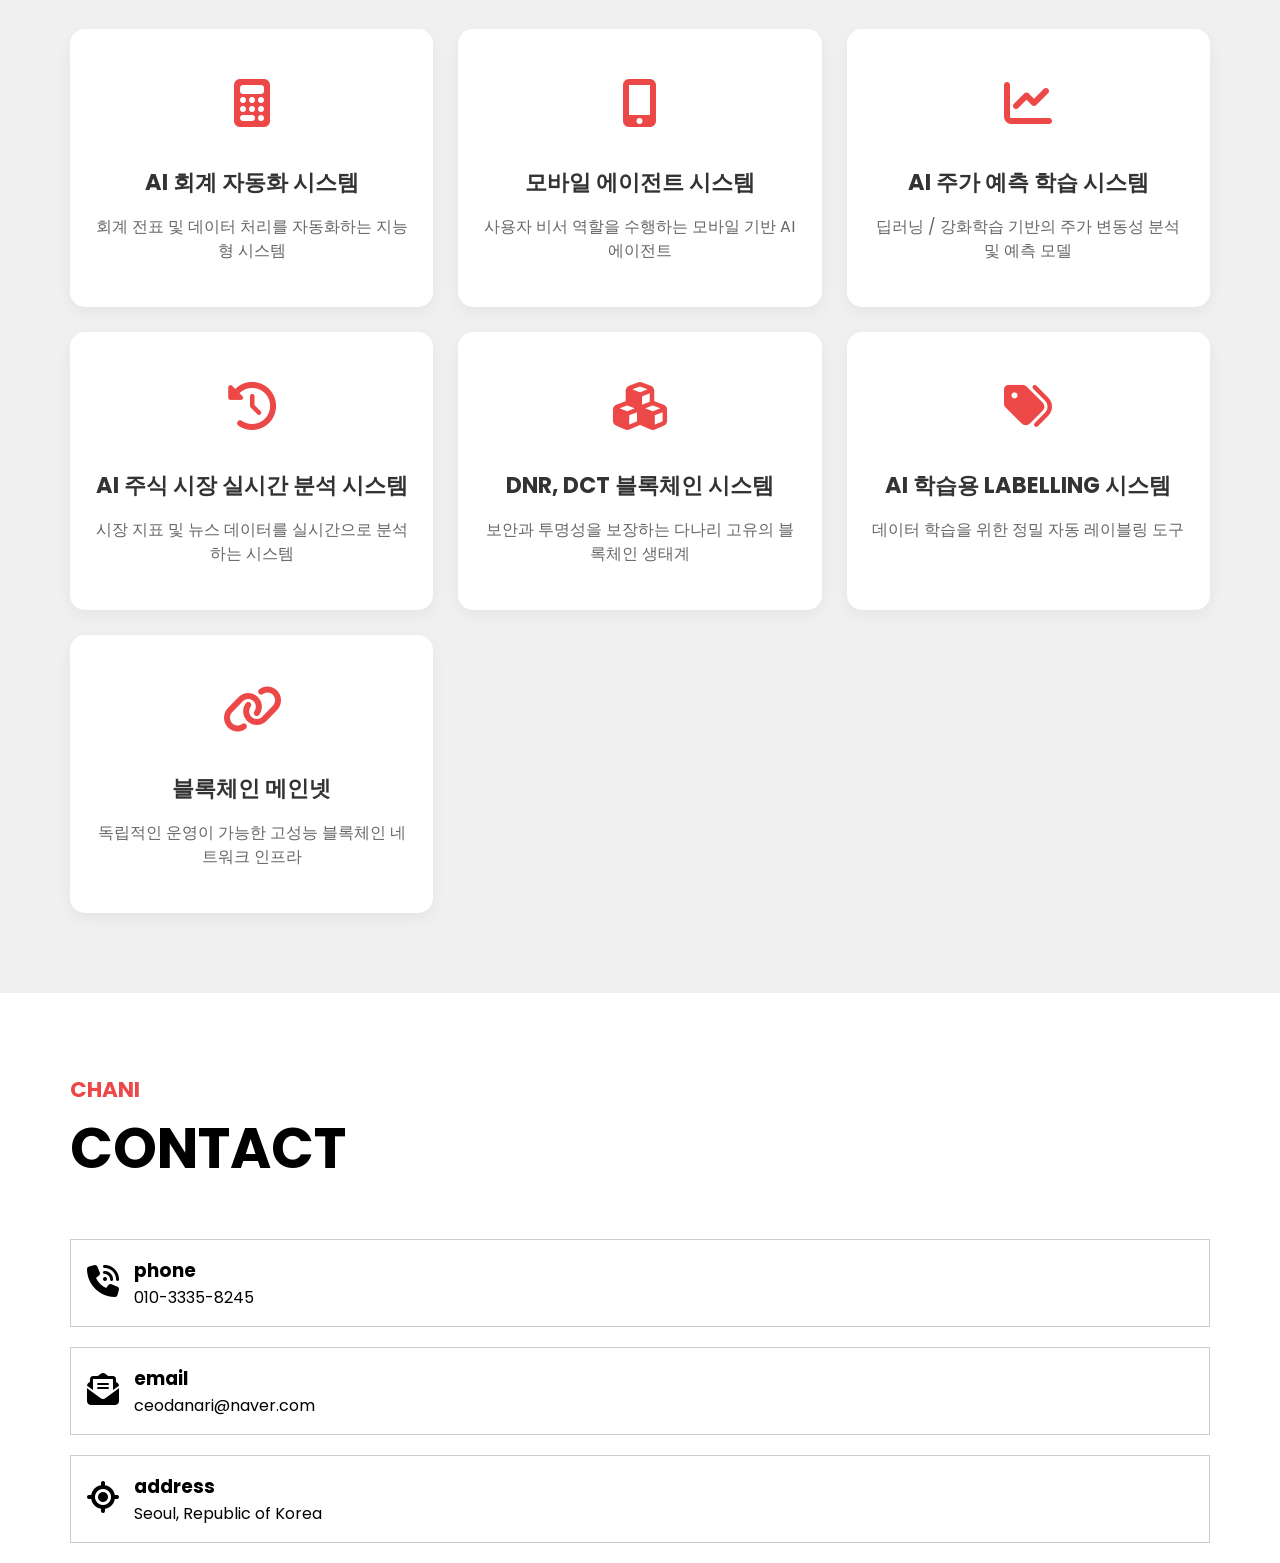
==== commit 3ee4314f: "Update index.html" ====
--- a/index.html
+++ b/index.html
@@ -238,7 +238,7 @@
             <div class="ai-item">
               <div class="icon"><i class="fa-solid fa-chart-line"></i></div>
               <h3>AI 주가 예측 학습 시스템</h3>
-              <p>딥러닝 기반의 주가 변동성 분석 및 예측 모델</p>
+              <p>딥러닝 / 강화학습 기반의 주가 변동성 분석 및 예측 모델</p>
             </div>
             <div class="ai-item">
               <div class="icon"><i class="fa-solid fa-clock-rotate-left"></i></div>
